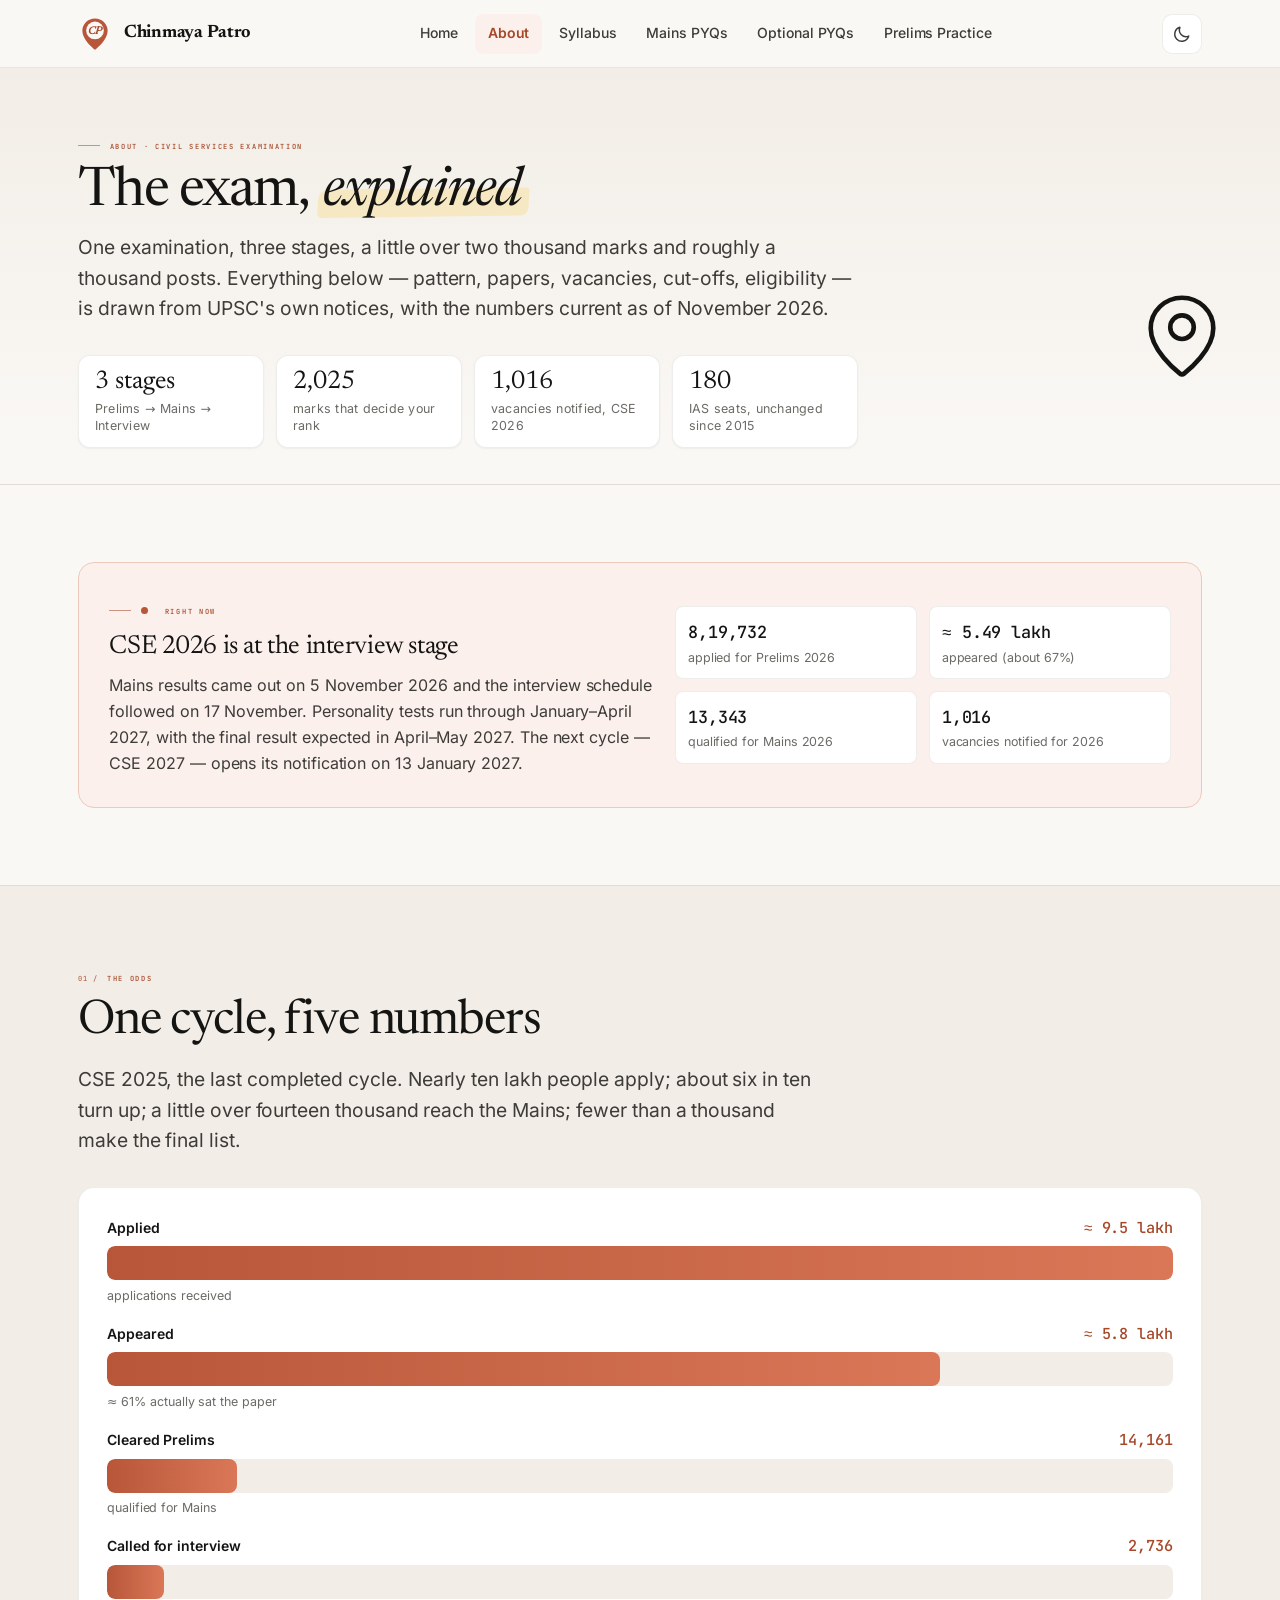
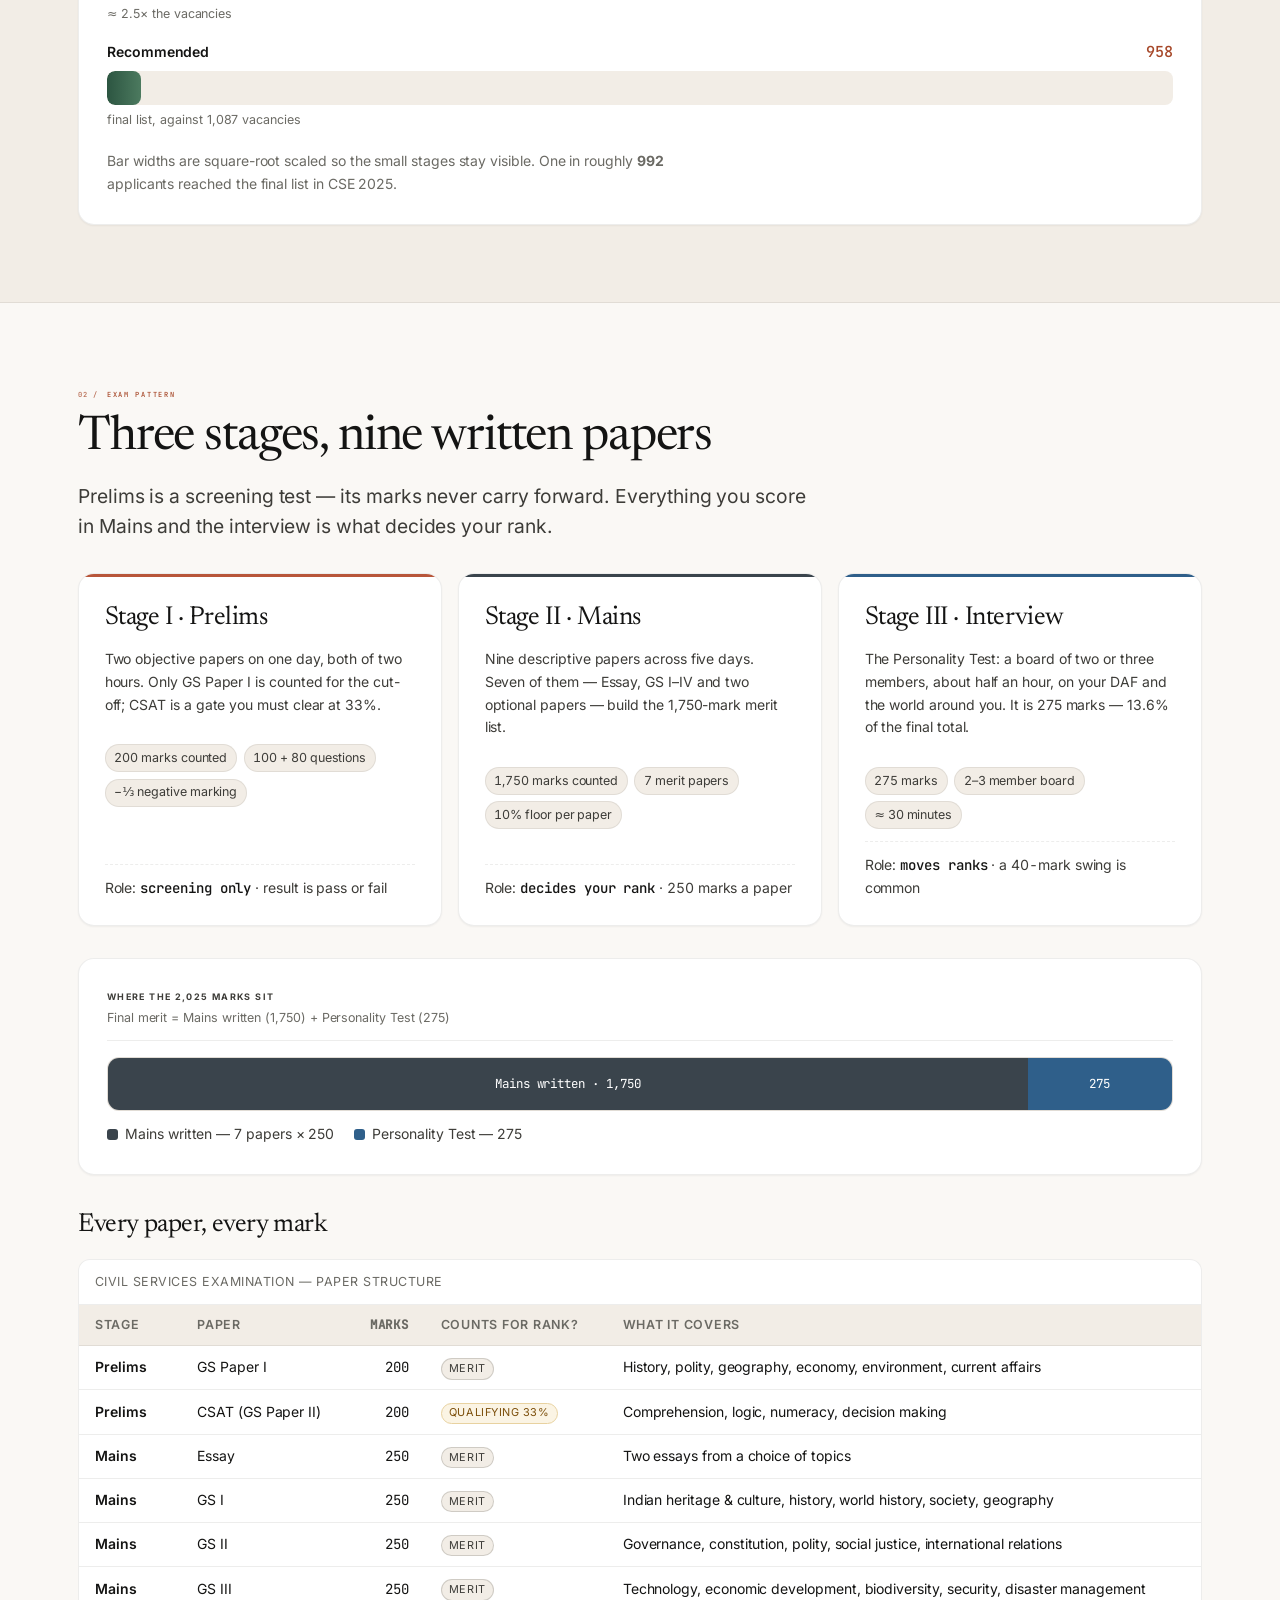
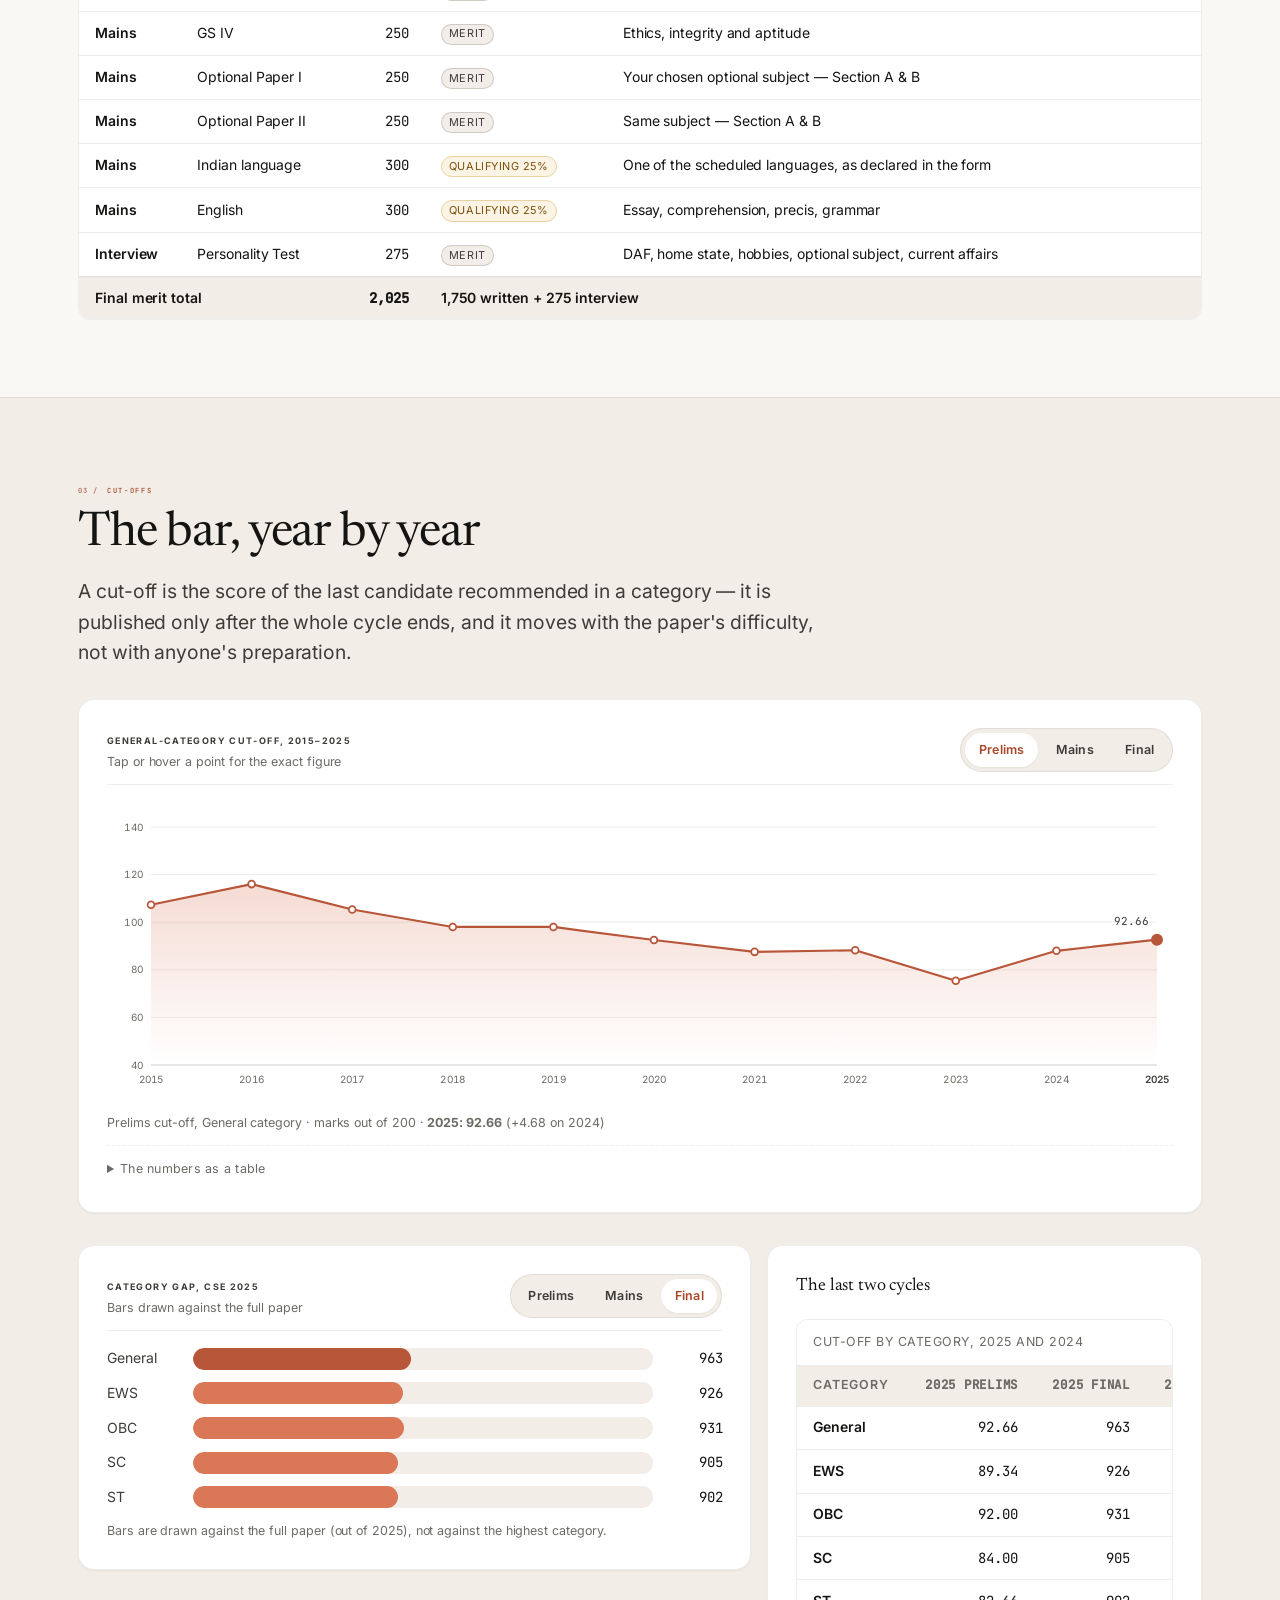
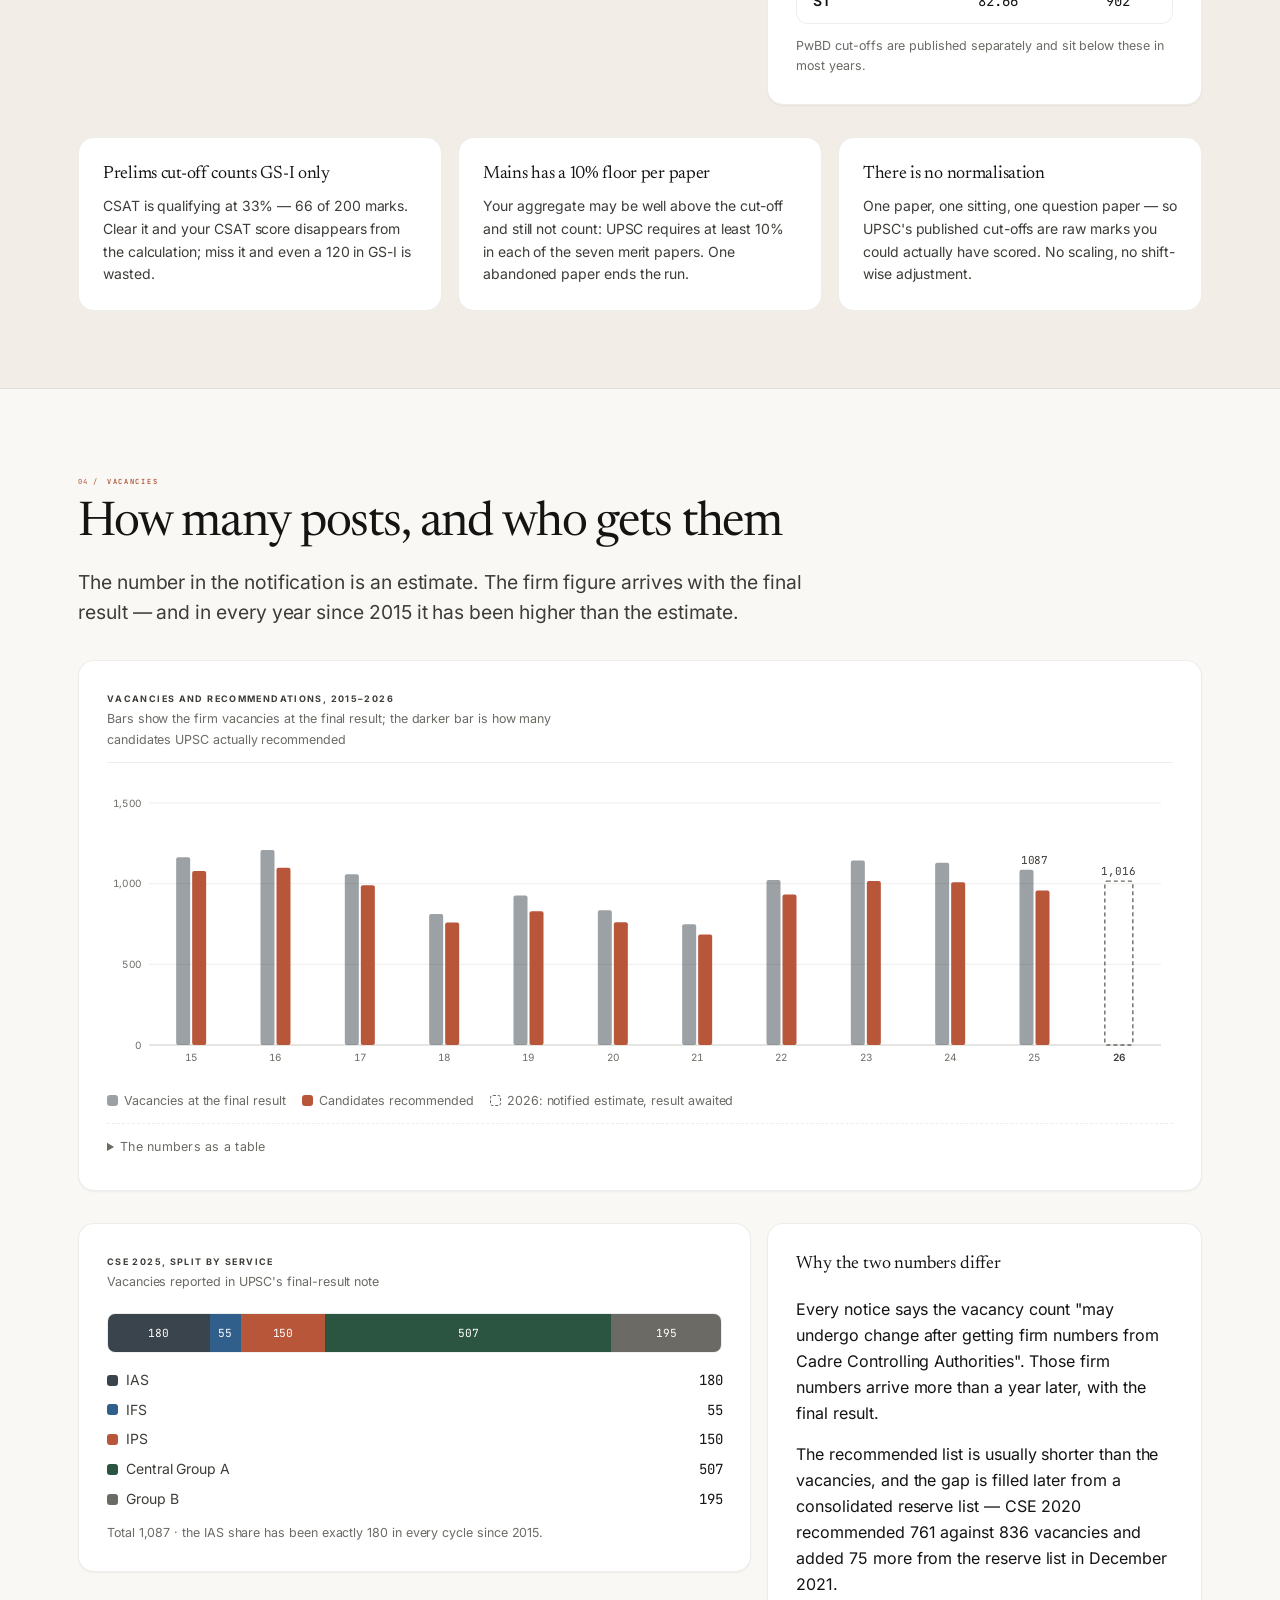
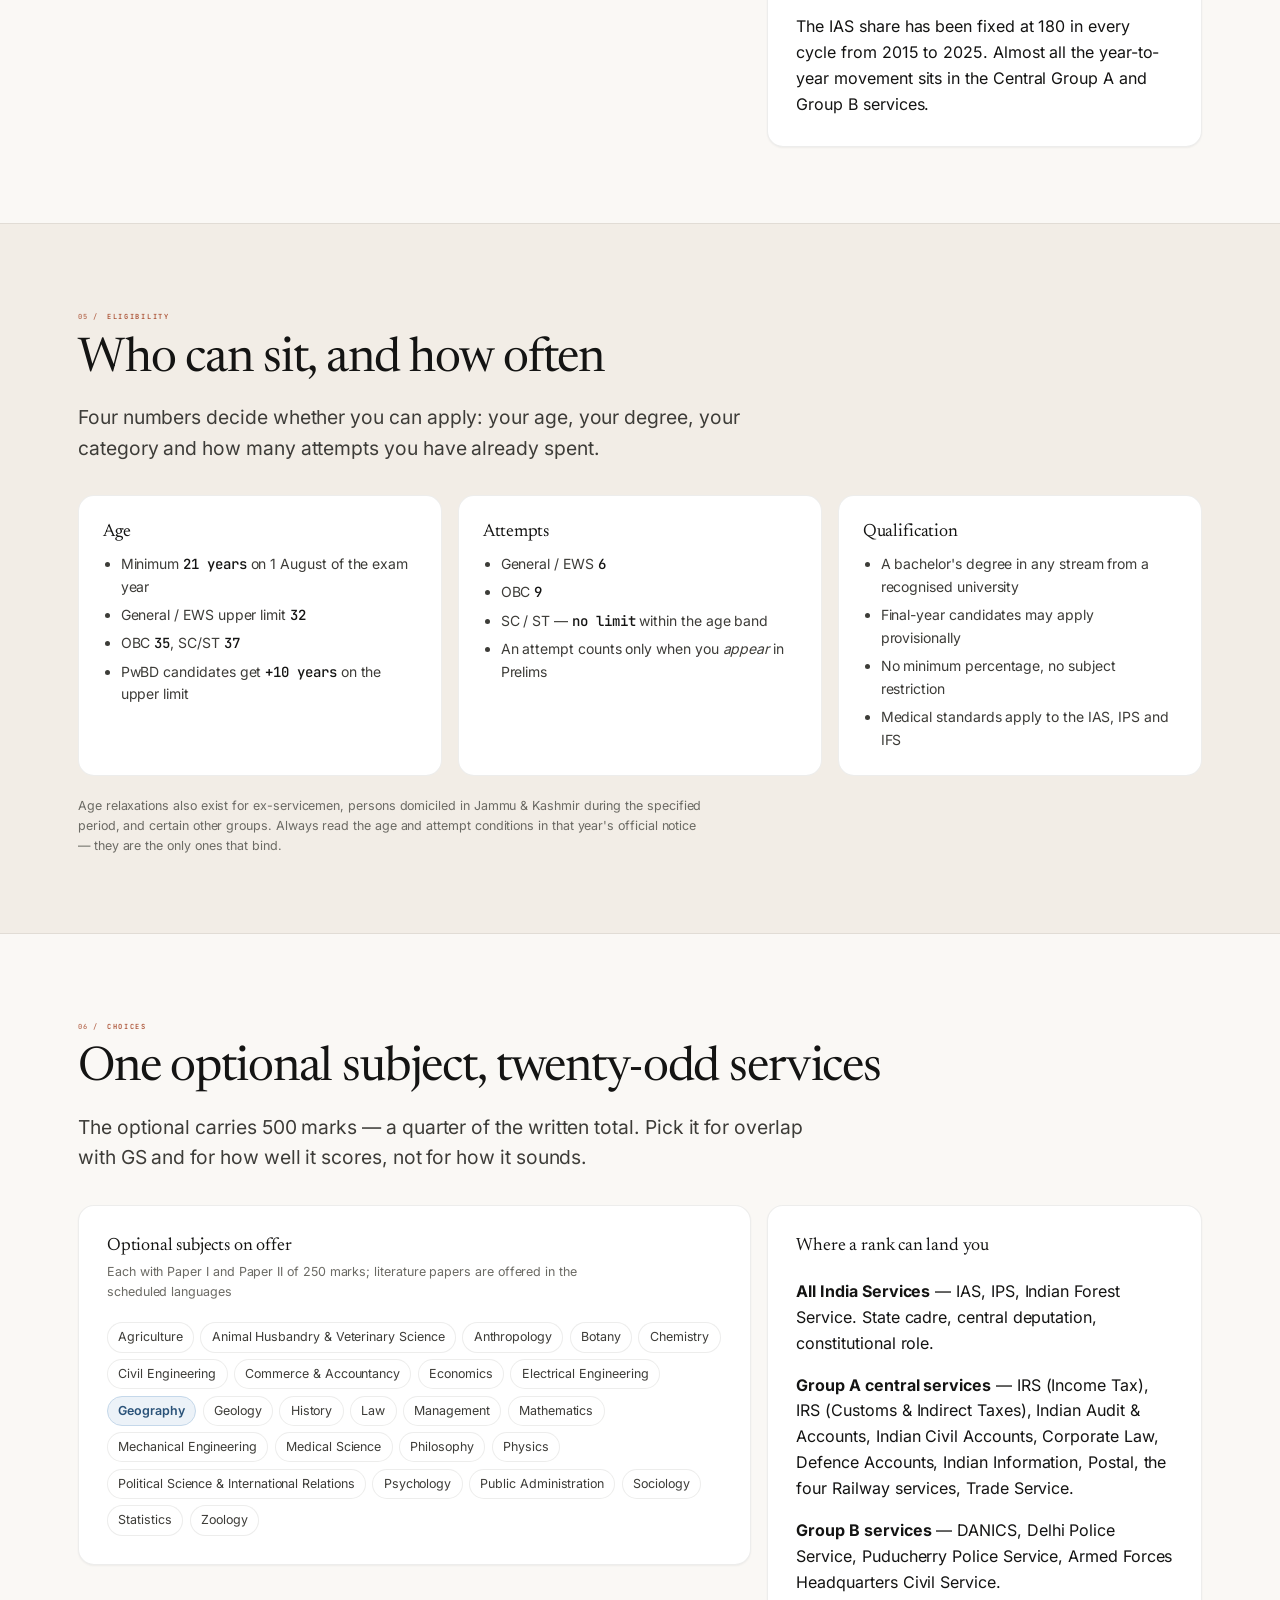
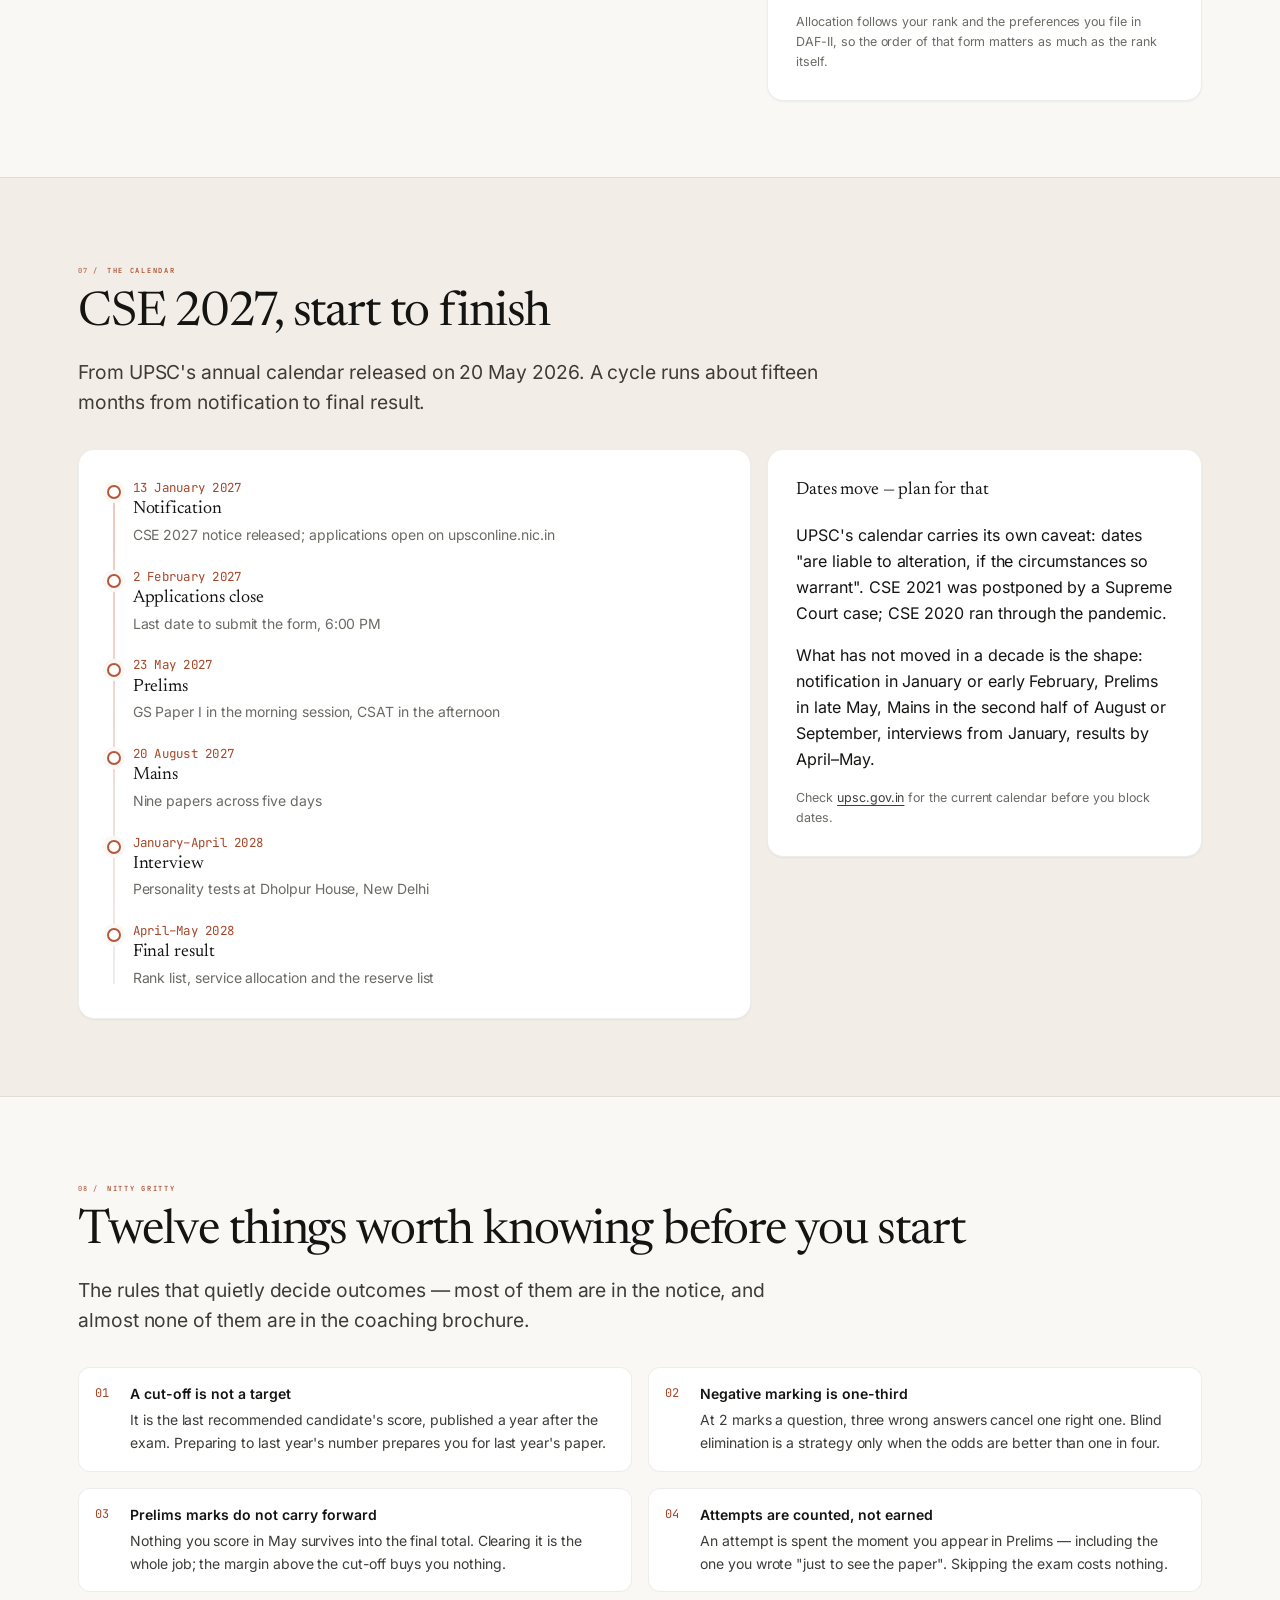
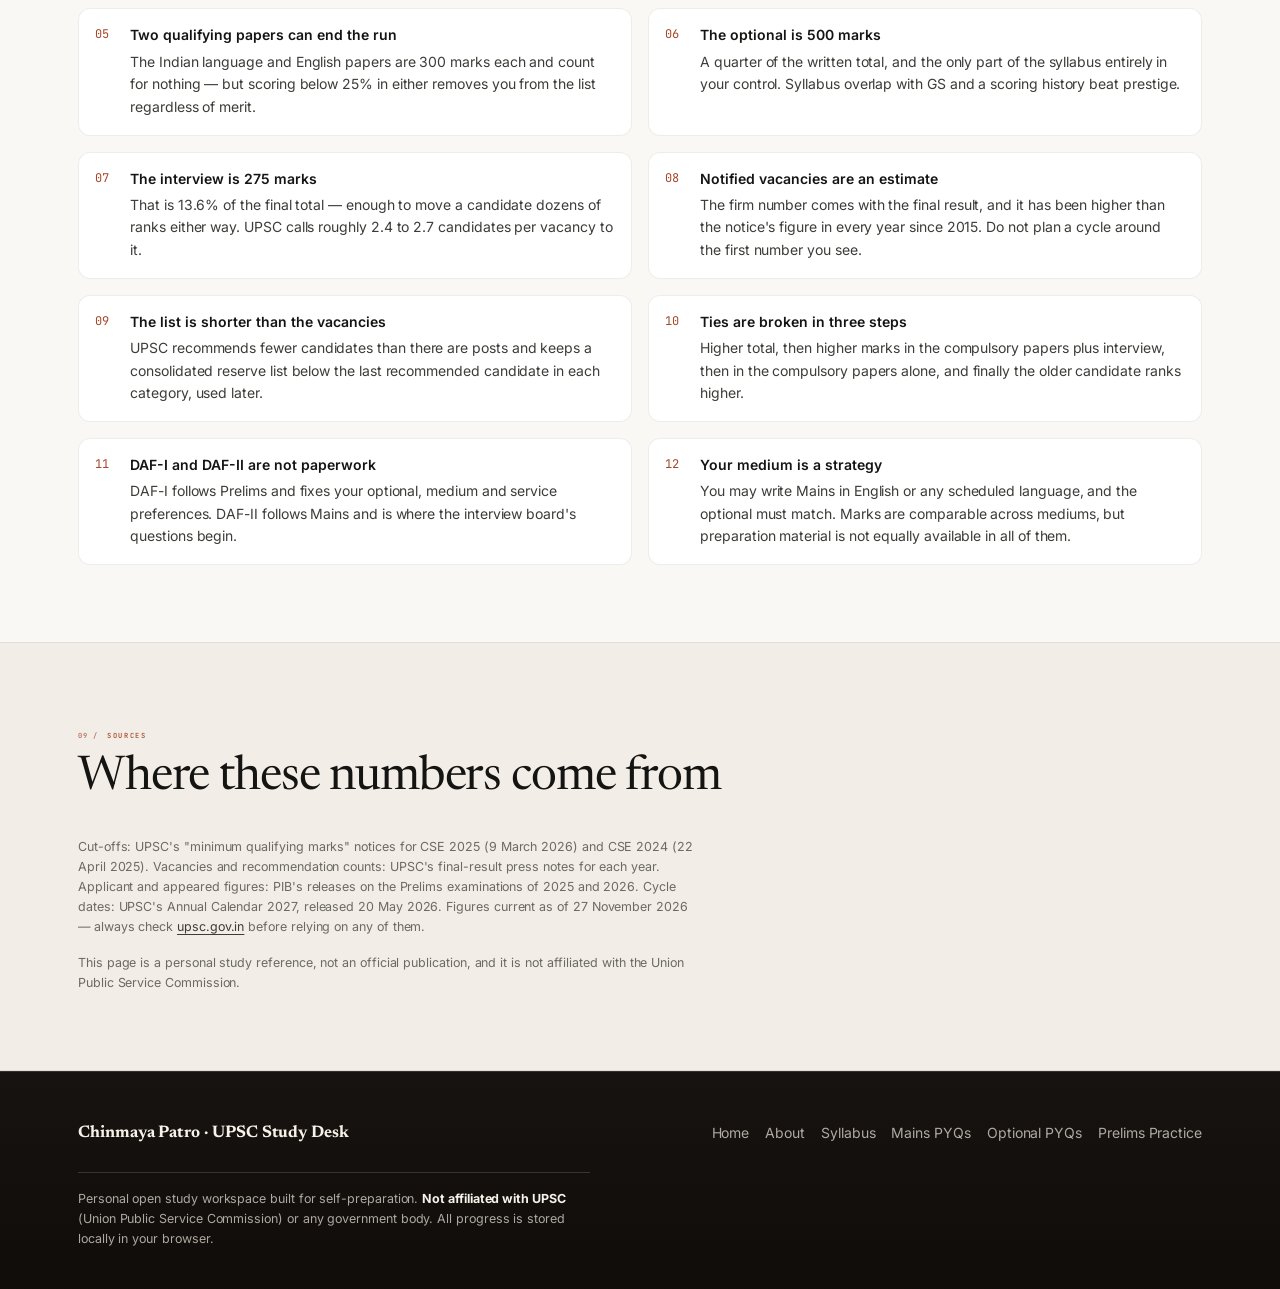
==== about/index.html @ 96142fab "Visual polish pass: share card, footer bookend, stage emblems, print sheet - New 1200x630 OG/share c" ====
<!DOCTYPE html>
<html lang="en">
<head>
  <meta charset="UTF-8">
  <meta name="viewport" content="width=device-width, initial-scale=1.0">
  <meta name="description" content="About the UPSC Civil Services Examination: exam pattern, paper-wise marks, year-wise vacancies, prelims-mains-final cut-offs, eligibility, attempts and the CSE 2027 calendar — in charts.">
  <title>About the Exam — Chinmaya Patro UPSC Study Desk</title>
  <link rel="icon" type="image/svg+xml" href="../assets/img/favicon.svg">
  <link rel="canonical" href="https://chinmayapatro456.github.io/ias/about/">
  <meta name="theme-color" content="#FAF8F5">
  <meta name="theme-color" content="#16130F" media="(prefers-color-scheme: dark)">
  <link rel="manifest" href="../manifest.json">
  <link rel="apple-touch-icon" href="../assets/img/icon-192.png">
  <meta property="og:type" content="website">
  <meta property="og:site_name" content="Chinmaya Patro · UPSC Study Desk">
  <meta property="og:title" content="About the Exam — Chinmaya Patro UPSC Study Desk">
  <meta property="og:description" content="Exam pattern, marks, year-wise vacancies, cut-off trends and the CSE 2027 calendar — the whole Civil Services Examination in one page of charts.">
  <meta property="og:url" content="https://chinmayapatro456.github.io/ias/about/">
  <meta property="og:image" content="https://chinmayapatro456.github.io/ias/assets/img/banner-share.webp">
  <meta property="og:image:type" content="image/webp">
  <meta property="og:image:width" content="1200">
  <meta property="og:image:height" content="630">
  <meta property="og:image:alt" content="Chinmaya Patro — UPSC Civil Services Study Desk, Geography Optional">
  <meta name="twitter:card" content="summary_large_image">
  <meta name="twitter:title" content="About the Exam — Chinmaya Patro UPSC Study Desk">
  <meta name="twitter:description" content="Exam pattern, marks, year-wise vacancies, cut-off trends and the CSE 2027 calendar — the whole Civil Services Examination in one page of charts.">
  <meta name="twitter:image" content="https://chinmayapatro456.github.io/ias/assets/img/banner-share.webp">

  <link rel="preload" href="../assets/fonts/newsreader-normal-latin.woff2" as="font" type="font/woff2" crossorigin>
  <link rel="preload" href="../assets/fonts/inter-normal-latin.woff2" as="font" type="font/woff2" crossorigin>
  <script>
    /* Apply the saved theme before first paint. Light is the default. */
    try {
      if (localStorage.getItem('cp_theme') === 'dark') {
        document.documentElement.setAttribute('data-theme', 'dark');
        /* Keep the browser chrome dark from the first paint, not just after
           theme.js runs. Both metas are set, so the colour wins whatever the
           OS preference says. */
        var m = document.querySelectorAll('meta[name="theme-color"]');
        for (var i = 0; i < m.length; i++) m[i].setAttribute('content', '#16130F');
      }
    } catch (e) {}
  </script>
  <link rel="stylesheet" href="../assets/css/fonts.css?v=20261127v">
  <link rel="stylesheet" href="../assets/css/tokens.css?v=20261127v">
  <link rel="stylesheet" href="../assets/css/base.css?v=20261127v">
  <link rel="stylesheet" href="../assets/css/about.css?v=20261127v">
  <link rel="stylesheet" href="../assets/css/print.css?v=20261127v" media="print">
</head>
<body class="page-about">
  <a class="skip-link" href="#main-content">Skip to main content</a>

  <header class="site-nav">
    <div class="container nav-inner">
      <a class="nav-brand" href="../index.html">
        <span class="nav-brand-mark" aria-hidden="true">
          <svg viewBox="0 0 40 40" focusable="false" aria-hidden="true">
            <path class="mark-pin" d="M20 1.8c-8.2 0-14.9 6.5-14.9 14.5 0 10.3 11.9 20 13.8 21.5a1.7 1.7 0 0 0 2.2 0C23 36.3 34.9 26.6 34.9 16.3 34.9 8.3 28.2 1.8 20 1.8Z"></path>
            <circle class="mark-disc" cx="20" cy="15.8" r="10.4"></circle>
            <text class="mark-text" x="20" y="20.2" text-anchor="middle">CP</text>
          </svg>
        </span>
        <span>Chinmaya Patro</span>
      </a>

      <nav aria-label="Primary navigation">
        <ul class="nav-links">
          <li><a class="nav-link" href="../index.html">Home</a></li>
          <li><a class="nav-link" href="./index.html" aria-current="page">About</a></li>
          <li><a class="nav-link" href="../syllabus/index.html">Syllabus</a></li>
          <li><a class="nav-link" href="../mains-pyqs/index.html">Mains PYQs</a></li>
          <li><a class="nav-link" href="../optional-pyqs/index.html">Optional PYQs</a></li>
          <li><a class="nav-link" href="../prelims-practice/index.html">Prelims Practice</a></li>
        </ul>
      </nav>

      <div class="nav-actions">
        <button
          type="button"
          class="theme-toggle"
          data-theme-toggle
          aria-pressed="false"
          aria-label="Switch to dark theme"
          title="Switch to dark theme"
        >
          <svg class="theme-icon theme-icon-moon" viewBox="0 0 24 24" fill="none" stroke="currentColor" stroke-width="1.8" stroke-linecap="round" stroke-linejoin="round" aria-hidden="true">
            <path d="M20 14.5A8 8 0 0 1 9.5 4a8.5 8.5 0 1 0 10.5 10.5z"></path>
          </svg>
          <svg class="theme-icon theme-icon-sun" viewBox="0 0 24 24" fill="none" stroke="currentColor" stroke-width="1.8" stroke-linecap="round" stroke-linejoin="round" aria-hidden="true">
            <circle cx="12" cy="12" r="4"></circle>
            <path d="M12 2v2.5M12 19.5V22M2 12h2.5M19.5 12H22M4.9 4.9l1.8 1.8M17.3 17.3l1.8 1.8M19.1 4.9l-1.8 1.8M6.7 17.3l-1.8 1.8"></path>
          </svg>
        </button>

        <button
          type="button"
          class="nav-toggle"
        data-nav-toggle
        aria-expanded="false"
        aria-controls="mobile-nav-drawer"
        aria-label="Open navigation menu"
      >
        <svg data-icon-menu viewBox="0 0 24 24" fill="none" stroke="currentColor" stroke-width="2" stroke-linecap="round" aria-hidden="true">
          <line x1="4" y1="7" x2="20" y2="7"></line>
          <line x1="4" y1="12" x2="20" y2="12"></line>
          <line x1="4" y1="17" x2="20" y2="17"></line>
        </svg>
        <svg data-icon-close style="display:none" viewBox="0 0 24 24" fill="none" stroke="currentColor" stroke-width="2" stroke-linecap="round" aria-hidden="true">
          <line x1="6" y1="6" x2="18" y2="18"></line>
          <line x1="18" y1="6" x2="6" y2="18"></line>
        </svg>
      </button>
    </div>
  </header>

  <div class="nav-backdrop" data-nav-backdrop></div>
  <nav id="mobile-nav-drawer" class="nav-drawer" data-nav-drawer aria-label="Mobile navigation" aria-hidden="true">
    <div class="nav-drawer-head">
      <span>Menu</span>
      <button type="button" class="nav-drawer-close" data-nav-close aria-label="Close navigation menu">
        <svg viewBox="0 0 24 24" width="20" height="20" fill="none" stroke="currentColor" stroke-width="2" stroke-linecap="round" aria-hidden="true">
          <line x1="6" y1="6" x2="18" y2="18"></line>
          <line x1="18" y1="6" x2="6" y2="18"></line>
        </svg>
      </button>
    </div>
    <ul class="nav-drawer-list">
      <li><a class="nav-link" href="../index.html">Home</a></li>
      <li><a class="nav-link" href="./index.html" aria-current="page">About</a></li>
      <li><a class="nav-link" href="../syllabus/index.html">Syllabus</a></li>
      <li><a class="nav-link" href="../mains-pyqs/index.html">Mains PYQs</a></li>
      <li><a class="nav-link" href="../optional-pyqs/index.html">Optional PYQs</a></li>
      <li><a class="nav-link" href="../prelims-practice/index.html">Prelims Practice</a></li>
    </ul>
  </nav>

  <main id="main-content">
    <section class="page-header">
      <div class="container intro">
        <span class="stage-emblem" aria-hidden="true">
          <svg viewBox="0 0 96 96" fill="none" stroke="currentColor" stroke-width="2.2"
               stroke-linecap="round" stroke-linejoin="round" data-draw-svg focusable="false">
            <g transform="translate(6 6) scale(2.1)">
              <path data-draw-path d="M20 1.8c-8.2 0-14.9 6.5-14.9 14.5 0 10.3 11.9 20 13.8 21.5a1.7 1.7 0 0 0 2.2 0C23 36.3 34.9 26.6 34.9 16.3 34.9 8.3 28.2 1.8 20 1.8Z"></path>
              <path data-draw-path d="M20 10.2a5.6 5.6 0 1 1 0 11.2a5.6 5.6 0 1 1 0-11.2"></path>
            </g>
          </svg>
        </span>
        <span class="eyebrow">About · Civil Services Examination</span>
        <h1>The exam, <span class="accent">explained</span></h1>
        <p class="lead">
          One examination, three stages, a little over two thousand marks and roughly a
          thousand posts. Everything below — pattern, papers, vacancies, cut-offs,
          eligibility — is drawn from UPSC's own notices, with the numbers current as of
          November 2026.
        </p>

        <div class="about-quick">
          <div class="quick-fact">
            <span class="quick-value" data-counter data-target="3" data-suffix=" stages">3 stages</span>
            <span class="quick-label">Prelims → Mains → Interview</span>
          </div>
          <div class="quick-fact">
            <span class="quick-value" data-counter data-target="2025">2,025</span>
            <span class="quick-label">marks that decide your rank</span>
          </div>
          <div class="quick-fact">
            <span class="quick-value" data-counter data-target="1016">1,016</span>
            <span class="quick-label">vacancies notified, CSE 2026</span>
          </div>
          <div class="quick-fact">
            <span class="quick-value" data-counter data-target="180">180</span>
            <span class="quick-label">IAS seats, unchanged since 2015</span>
          </div>
        </div>
      </div>
    </section>

    <!-- Where the cycle stands right now ---------------------------------- -->
    <section class="section" aria-labelledby="status-heading">
      <div class="container">
        <div class="status-card reveal">
          <div>
            <span class="eyebrow"><span class="live-dot" aria-hidden="true"></span>Right now</span>
            <h3 id="status-heading">CSE 2026 is at the interview stage</h3>
            <p>
              Mains results came out on 5 November 2026 and the interview schedule followed on
              17 November. Personality tests run through January–April 2027, with the final
              result expected in April–May 2027. The next cycle — CSE 2027 — opens its
              notification on 13 January 2027.
            </p>
          </div>
          <ul class="status-facts">
            <li>
              <span class="fact-value" data-counter data-target="819732">8,19,732</span>
              <span class="fact-label">applied for Prelims 2026</span>
            </li>
            <li>
              <span class="fact-value">≈ 5.49 lakh</span>
              <span class="fact-label">appeared (about 67%)</span>
            </li>
            <li>
              <span class="fact-value" data-counter data-target="13343">13,343</span>
              <span class="fact-label">qualified for Mains 2026</span>
            </li>
            <li>
              <span class="fact-value" data-counter data-target="1016">1,016</span>
              <span class="fact-label">vacancies notified for 2026</span>
            </li>
          </ul>
        </div>
      </div>
    </section>

    <!-- What the funnel looks like ---------------------------------------- -->
    <section class="section section--subtle" aria-labelledby="funnel-heading">
      <div class="container">
        <div class="section-head reveal">
          <span class="eyebrow">The odds</span>
          <h2 id="funnel-heading">One cycle, five numbers</h2>
          <p class="lead">
            CSE 2025, the last completed cycle. Nearly ten lakh people apply; about six in ten
            turn up; a little over fourteen thousand reach the Mains; fewer than a thousand
            make the final list.
          </p>
        </div>

        <div class="card reveal">
          <div id="about-funnel"></div>
        </div>
      </div>
    </section>

    <!-- Exam pattern ------------------------------------------------------ -->
    <section class="section" aria-labelledby="pattern-heading">
      <div class="container">
        <div class="section-head reveal">
          <span class="eyebrow">Exam pattern</span>
          <h2 id="pattern-heading">Three stages, nine written papers</h2>
          <p class="lead">
            Prelims is a screening test — its marks never carry forward. Everything you score
            in Mains and the interview is what decides your rank.
          </p>
        </div>

        <div class="stage-grid">
          <article class="stage-card stage-card--prelims reveal">
            <h3>Stage I · Prelims</h3>
            <p>
              Two objective papers on one day, both of two hours. Only GS Paper I is counted
              for the cut-off; CSAT is a gate you must clear at 33%.
            </p>
            <ul class="stage-meta">
              <li>200 marks counted</li>
              <li>100 + 80 questions</li>
              <li>−⅓ negative marking</li>
            </ul>
            <p class="stage-total">Role: <strong>screening only</strong> · result is pass or fail</p>
          </article>

          <article class="stage-card stage-card--mains reveal">
            <h3>Stage II · Mains</h3>
            <p>
              Nine descriptive papers across five days. Seven of them — Essay, GS I–IV and two
              optional papers — build the 1,750-mark merit list.
            </p>
            <ul class="stage-meta">
              <li>1,750 marks counted</li>
              <li>7 merit papers</li>
              <li>10% floor per paper</li>
            </ul>
            <p class="stage-total">Role: <strong>decides your rank</strong> · 250 marks a paper</p>
          </article>

          <article class="stage-card stage-card--interview reveal">
            <h3>Stage III · Interview</h3>
            <p>
              The Personality Test: a board of two or three members, about half an hour, on
              your DAF and the world around you. It is 275 marks — 13.6% of the final total.
            </p>
            <ul class="stage-meta">
              <li>275 marks</li>
              <li>2–3 member board</li>
              <li>≈ 30 minutes</li>
            </ul>
            <p class="stage-total">Role: <strong>moves ranks</strong> · a 40-mark swing is common</p>
          </article>
        </div>

        <!-- Marks architecture -->
        <div class="card chart-card mt-8 reveal">
          <div class="chart-head">
            <div>
              <h3 class="chart-title">Where the 2,025 marks sit</h3>
              <p class="chart-sub">Final merit = Mains written (1,750) + Personality Test (275)</p>
            </div>
          </div>
          <div class="marks-bar" role="img" aria-label="Stacked bar: 1,750 marks of Mains written papers and 275 marks of interview, totalling 2,025">
            <div class="marks-seg marks-seg--mains" style="--fg:1750">Mains written · 1,750</div>
            <div class="marks-seg marks-seg--interview" style="--fg:275">275</div>
          </div>
          <ul class="marks-legend">
            <li><span class="swatch swatch--mains"></span>Mains written — 7 papers × 250</li>
            <li><span class="swatch swatch--interview"></span>Personality Test — 275</li>
          </ul>
        </div>

        <!-- Paper-by-paper table -->
        <div class="mt-8 reveal">
          <h3>Every paper, every mark</h3>
          <div class="table-wrap">
            <table class="about-table">
              <caption>Civil Services Examination — paper structure</caption>
              <thead>
                <tr>
                  <th scope="col">Stage</th>
                  <th scope="col">Paper</th>
                  <th scope="col" class="num">Marks</th>
                  <th scope="col">Counts for rank?</th>
                  <th scope="col">What it covers</th>
                </tr>
              </thead>
              <tbody>
                <tr>
                  <th scope="row">Prelims</th>
                  <td>GS Paper I</td>
                  <td class="num">200</td>
                  <td><span class="merit-tag">Merit</span></td>
                  <td>History, polity, geography, economy, environment, current affairs</td>
                </tr>
                <tr>
                  <th scope="row">Prelims</th>
                  <td>CSAT (GS Paper II)</td>
                  <td class="num">200</td>
                  <td><span class="qual-tag">Qualifying 33%</span></td>
                  <td>Comprehension, logic, numeracy, decision making</td>
                </tr>
                <tr>
                  <th scope="row">Mains</th>
                  <td>Essay</td>
                  <td class="num">250</td>
                  <td><span class="merit-tag">Merit</span></td>
                  <td>Two essays from a choice of topics</td>
                </tr>
                <tr>
                  <th scope="row">Mains</th>
                  <td>GS I</td>
                  <td class="num">250</td>
                  <td><span class="merit-tag">Merit</span></td>
                  <td>Indian heritage &amp; culture, history, world history, society, geography</td>
                </tr>
                <tr>
                  <th scope="row">Mains</th>
                  <td>GS II</td>
                  <td class="num">250</td>
                  <td><span class="merit-tag">Merit</span></td>
                  <td>Governance, constitution, polity, social justice, international relations</td>
                </tr>
                <tr>
                  <th scope="row">Mains</th>
                  <td>GS III</td>
                  <td class="num">250</td>
                  <td><span class="merit-tag">Merit</span></td>
                  <td>Technology, economic development, biodiversity, security, disaster management</td>
                </tr>
                <tr>
                  <th scope="row">Mains</th>
                  <td>GS IV</td>
                  <td class="num">250</td>
                  <td><span class="merit-tag">Merit</span></td>
                  <td>Ethics, integrity and aptitude</td>
                </tr>
                <tr>
                  <th scope="row">Mains</th>
                  <td>Optional Paper I</td>
                  <td class="num">250</td>
                  <td><span class="merit-tag">Merit</span></td>
                  <td>Your chosen optional subject — Section A &amp; B</td>
                </tr>
                <tr>
                  <th scope="row">Mains</th>
                  <td>Optional Paper II</td>
                  <td class="num">250</td>
                  <td><span class="merit-tag">Merit</span></td>
                  <td>Same subject — Section A &amp; B</td>
                </tr>
                <tr>
                  <th scope="row">Mains</th>
                  <td>Indian language</td>
                  <td class="num">300</td>
                  <td><span class="qual-tag">Qualifying 25%</span></td>
                  <td>One of the scheduled languages, as declared in the form</td>
                </tr>
                <tr>
                  <th scope="row">Mains</th>
                  <td>English</td>
                  <td class="num">300</td>
                  <td><span class="qual-tag">Qualifying 25%</span></td>
                  <td>Essay, comprehension, precis, grammar</td>
                </tr>
                <tr>
                  <th scope="row">Interview</th>
                  <td>Personality Test</td>
                  <td class="num">275</td>
                  <td><span class="merit-tag">Merit</span></td>
                  <td>DAF, home state, hobbies, optional subject, current affairs</td>
                </tr>
                <tr class="table-total">
                  <th scope="row" colspan="2">Final merit total</th>
                  <td class="num">2,025</td>
                  <td colspan="2">1,750 written + 275 interview</td>
                </tr>
              </tbody>
            </table>
          </div>
        </div>
      </div>
    </section>

    <!-- Cut-offs ---------------------------------------------------------- -->
    <section class="section section--subtle" aria-labelledby="cutoff-heading">
      <div class="container">
        <div class="section-head reveal">
          <span class="eyebrow">Cut-offs</span>
          <h2 id="cutoff-heading">The bar, year by year</h2>
          <p class="lead">
            A cut-off is the score of the last candidate recommended in a category — it is
            published only after the whole cycle ends, and it moves with the paper's
            difficulty, not with anyone's preparation.
          </p>
        </div>

        <div class="card chart-card reveal">
          <div class="chart-head">
            <div>
              <h3 class="chart-title">General-category cut-off, 2015–2025</h3>
              <p class="chart-sub">Tap or hover a point for the exact figure</p>
            </div>
            <div class="chart-tabs" id="trend-tabs" role="tablist" aria-label="Choose a stage">
              <button type="button" class="chart-tab" role="tab" aria-selected="true" data-stage="prelims">Prelims</button>
              <button type="button" class="chart-tab" role="tab" aria-selected="false" data-stage="mains">Mains</button>
              <button type="button" class="chart-tab" role="tab" aria-selected="false" data-stage="final">Final</button>
            </div>
          </div>

          <div class="chart-canvas" id="cutoff-trend"></div>

          <details class="data-details">
            <summary>The numbers as a table</summary>
            <div class="table-wrap">
              <table class="about-table">
                <caption>General-category cut-off by stage, 2015–2025</caption>
                <thead>
                  <tr>
                    <th scope="col">Year</th>
                    <th scope="col" class="num">Prelims /200</th>
                    <th scope="col" class="num">Mains /1750</th>
                    <th scope="col" class="num">Final /2025</th>
                  </tr>
                </thead>
                <tbody>
                  <tr><th scope="row">2015</th><td class="num">107.34</td><td class="num">676</td><td class="num">877</td></tr>
                  <tr><th scope="row">2016</th><td class="num">116.00</td><td class="num">787</td><td class="num">988</td></tr>
                  <tr><th scope="row">2017</th><td class="num">105.34</td><td class="num">809</td><td class="num">1006</td></tr>
                  <tr><th scope="row">2018</th><td class="num">98.00</td><td class="num">774</td><td class="num">982</td></tr>
                  <tr><th scope="row">2019</th><td class="num">98.00</td><td class="num">751</td><td class="num">961</td></tr>
                  <tr><th scope="row">2020</th><td class="num">92.51</td><td class="num">736</td><td class="num">944</td></tr>
                  <tr><th scope="row">2021</th><td class="num">87.54</td><td class="num">745</td><td class="num">953</td></tr>
                  <tr><th scope="row">2022</th><td class="num">88.22</td><td class="num">748</td><td class="num">960</td></tr>
                  <tr><th scope="row">2023</th><td class="num">75.41</td><td class="num">741</td><td class="num">953</td></tr>
                  <tr><th scope="row">2024</th><td class="num">87.98</td><td class="num">729</td><td class="num">947</td></tr>
                  <tr><th scope="row">2025</th><td class="num">92.66</td><td class="num">739</td><td class="num">963</td></tr>
                </tbody>
              </table>
            </div>
          </details>
        </div>

        <div class="split mt-8">
          <div class="card chart-card reveal">
            <div class="chart-head">
              <div>
                <h3 class="chart-title">Category gap, CSE 2025</h3>
                <p class="chart-sub">Bars drawn against the full paper</p>
              </div>
              <div class="chart-tabs" id="cat-tabs" role="tablist" aria-label="Choose a stage">
                <button type="button" class="chart-tab" role="tab" aria-selected="false" data-stage="prelims">Prelims</button>
                <button type="button" class="chart-tab" role="tab" aria-selected="false" data-stage="mains">Mains</button>
                <button type="button" class="chart-tab" role="tab" aria-selected="true" data-stage="final">Final</button>
              </div>
            </div>
            <div id="cutoff-cats"></div>
          </div>

          <div class="card reveal">
            <h3 class="chart-title">The last two cycles</h3>
            <div class="table-wrap mt-5">
              <table class="about-table">
                <caption>Cut-off by category, 2025 and 2024</caption>
                <thead>
                  <tr>
                    <th scope="col">Category</th>
                    <th scope="col" class="num">2025 Prelims</th>
                    <th scope="col" class="num">2025 Final</th>
                    <th scope="col" class="num">2024 Final</th>
                  </tr>
                </thead>
                <tbody>
                  <tr><th scope="row">General</th><td class="num">92.66</td><td class="num">963</td><td class="num">947</td></tr>
                  <tr><th scope="row">EWS</th><td class="num">89.34</td><td class="num">926</td><td class="num">917</td></tr>
                  <tr><th scope="row">OBC</th><td class="num">92.00</td><td class="num">931</td><td class="num">910</td></tr>
                  <tr><th scope="row">SC</th><td class="num">84.00</td><td class="num">905</td><td class="num">880</td></tr>
                  <tr><th scope="row">ST</th><td class="num">82.66</td><td class="num">902</td><td class="num">884</td></tr>
                </tbody>
              </table>
            </div>
            <p class="chart-foot">
              <span>PwBD cut-offs are published separately and sit below these in most years.</span>
            </p>
          </div>
        </div>

        <div class="facts-grid facts-grid--three mt-8">
          <article class="fact-card reveal">
            <h3>Prelims cut-off counts GS-I only</h3>
            <p>
              CSAT is qualifying at 33% — 66 of 200 marks. Clear it and your CSAT score
              disappears from the calculation; miss it and even a 120 in GS-I is wasted.
            </p>
          </article>
          <article class="fact-card reveal">
            <h3>Mains has a 10% floor per paper</h3>
            <p>
              Your aggregate may be well above the cut-off and still not count: UPSC requires
              at least 10% in each of the seven merit papers. One abandoned paper ends the run.
            </p>
          </article>
          <article class="fact-card reveal">
            <h3>There is no normalisation</h3>
            <p>
              One paper, one sitting, one question paper — so UPSC's published cut-offs are raw
              marks you could actually have scored. No scaling, no shift-wise adjustment.
            </p>
          </article>
        </div>
      </div>
    </section>

    <!-- Vacancies --------------------------------------------------------- -->
    <section class="section" aria-labelledby="vacancy-heading">
      <div class="container">
        <div class="section-head reveal">
          <span class="eyebrow">Vacancies</span>
          <h2 id="vacancy-heading">How many posts, and who gets them</h2>
          <p class="lead">
            The number in the notification is an estimate. The firm figure arrives with the
            final result — and in every year since 2015 it has been higher than the estimate.
          </p>
        </div>

        <div class="card chart-card reveal">
          <div class="chart-head">
            <div>
              <h3 class="chart-title">Vacancies and recommendations, 2015–2026</h3>
              <p class="chart-sub">Bars show the firm vacancies at the final result; the darker bar is how many candidates UPSC actually recommended</p>
            </div>
          </div>
          <div class="chart-canvas" id="vacancy-chart"></div>

          <details class="data-details">
            <summary>The numbers as a table</summary>
            <div class="table-wrap">
              <table class="about-table">
                <caption>Vacancies at the final result and candidates recommended</caption>
                <thead>
                  <tr>
                    <th scope="col">Exam year</th>
                    <th scope="col" class="num">Vacancies</th>
                    <th scope="col" class="num">Recommended</th>
                  </tr>
                </thead>
                <tbody>
                  <tr><th scope="row">2015</th><td class="num">1,164</td><td class="num">1,078</td></tr>
                  <tr><th scope="row">2016</th><td class="num">1,209</td><td class="num">1,099</td></tr>
                  <tr><th scope="row">2017</th><td class="num">1,058</td><td class="num">990</td></tr>
                  <tr><th scope="row">2018</th><td class="num">812</td><td class="num">759</td></tr>
                  <tr><th scope="row">2019</th><td class="num">927</td><td class="num">829</td></tr>
                  <tr><th scope="row">2020</th><td class="num">836</td><td class="num">761</td></tr>
                  <tr><th scope="row">2021</th><td class="num">749</td><td class="num">685</td></tr>
                  <tr><th scope="row">2022</th><td class="num">1,022</td><td class="num">933</td></tr>
                  <tr><th scope="row">2023</th><td class="num">1,143</td><td class="num">1,016</td></tr>
                  <tr><th scope="row">2024</th><td class="num">1,129</td><td class="num">1,009</td></tr>
                  <tr><th scope="row">2025</th><td class="num">1,087</td><td class="num">958</td></tr>
                  <tr><th scope="row">2026</th><td class="num">1,016 notified</td><td class="num">Awaited</td></tr>
                </tbody>
              </table>
            </div>
          </details>
        </div>

        <div class="split mt-8">
          <div class="card chart-card reveal">
            <h3 class="chart-title">CSE 2025, split by service</h3>
            <p class="chart-sub">Vacancies reported in UPSC's final-result note</p>
            <div class="mt-5" id="service-split"></div>
          </div>

          <div class="card reveal">
            <h3 class="chart-title">Why the two numbers differ</h3>
            <p class="mt-5">
              Every notice says the vacancy count "may undergo change after getting firm numbers
              from Cadre Controlling Authorities". Those firm numbers arrive more than a year
              later, with the final result.
            </p>
            <p>
              The recommended list is usually shorter than the vacancies, and the gap is filled
              later from a consolidated reserve list — CSE 2020 recommended 761 against 836
              vacancies and added 75 more from the reserve list in December 2021.
            </p>
            <p>
              The IAS share has been fixed at 180 in every cycle from 2015 to 2025. Almost all
              the year-to-year movement sits in the Central Group A and Group B services.
            </p>
          </div>
        </div>
      </div>
    </section>

    <!-- Eligibility ------------------------------------------------------- -->
    <section class="section section--subtle" aria-labelledby="eligibility-heading">
      <div class="container">
        <div class="section-head reveal">
          <span class="eyebrow">Eligibility</span>
          <h2 id="eligibility-heading">Who can sit, and how often</h2>
          <p class="lead">
            Four numbers decide whether you can apply: your age, your degree, your category
            and how many attempts you have already spent.
          </p>
        </div>

        <div class="facts-grid facts-grid--three">
          <article class="fact-card reveal">
            <h3>Age</h3>
            <ul>
              <li>Minimum <span class="fact-em">21 years</span> on 1 August of the exam year</li>
              <li>General / EWS upper limit <span class="fact-em">32</span></li>
              <li>OBC <span class="fact-em">35</span>, SC/ST <span class="fact-em">37</span></li>
              <li>PwBD candidates get <span class="fact-em">+10 years</span> on the upper limit</li>
            </ul>
          </article>

          <article class="fact-card reveal">
            <h3>Attempts</h3>
            <ul>
              <li>General / EWS <span class="fact-em">6</span></li>
              <li>OBC <span class="fact-em">9</span></li>
              <li>SC / ST — <span class="fact-em">no limit</span> within the age band</li>
              <li>An attempt counts only when you <em>appear</em> in Prelims</li>
            </ul>
          </article>

          <article class="fact-card reveal">
            <h3>Qualification</h3>
            <ul>
              <li>A bachelor's degree in any stream from a recognised university</li>
              <li>Final-year candidates may apply provisionally</li>
              <li>No minimum percentage, no subject restriction</li>
              <li>Medical standards apply to the IAS, IPS and IFS</li>
            </ul>
          </article>
        </div>

        <p class="source-note mt-5">
          Age relaxations also exist for ex-servicemen, persons domiciled in Jammu &amp; Kashmir
          during the specified period, and certain other groups. Always read the age and attempt
          conditions in that year's official notice — they are the only ones that bind.
        </p>
      </div>
    </section>

    <!-- Optional subjects and services ------------------------------------ -->
    <section class="section" aria-labelledby="optional-heading">
      <div class="container">
        <div class="section-head reveal">
          <span class="eyebrow">Choices</span>
          <h2 id="optional-heading">One optional subject, twenty-odd services</h2>
          <p class="lead">
            The optional carries 500 marks — a quarter of the written total. Pick it for
            overlap with GS and for how well it scores, not for how it sounds.
          </p>
        </div>

        <div class="split">
          <div class="card reveal">
            <h3 class="chart-title">Optional subjects on offer</h3>
            <p class="chart-sub">Each with Paper I and Paper II of 250 marks; literature papers are offered in the scheduled languages</p>
            <ul class="chips-wrap mt-5">
              <li>Agriculture</li>
              <li>Animal Husbandry &amp; Veterinary Science</li>
              <li>Anthropology</li>
              <li>Botany</li>
              <li>Chemistry</li>
              <li>Civil Engineering</li>
              <li>Commerce &amp; Accountancy</li>
              <li>Economics</li>
              <li>Electrical Engineering</li>
              <li class="is-mine">Geography</li>
              <li>Geology</li>
              <li>History</li>
              <li>Law</li>
              <li>Management</li>
              <li>Mathematics</li>
              <li>Mechanical Engineering</li>
              <li>Medical Science</li>
              <li>Philosophy</li>
              <li>Physics</li>
              <li>Political Science &amp; International Relations</li>
              <li>Psychology</li>
              <li>Public Administration</li>
              <li>Sociology</li>
              <li>Statistics</li>
              <li>Zoology</li>
            </ul>
          </div>

          <div class="card reveal">
            <h3 class="chart-title">Where a rank can land you</h3>
            <div class="mt-5">
              <p><strong>All India Services</strong> — IAS, IPS, Indian Forest Service. State cadre, central deputation, constitutional role.</p>
              <p><strong>Group A central services</strong> — IRS (Income Tax), IRS (Customs &amp; Indirect Taxes), Indian Audit &amp; Accounts, Indian Civil Accounts, Corporate Law, Defence Accounts, Indian Information, Postal, the four Railway services, Trade Service.</p>
              <p><strong>Group B services</strong> — DANICS, Delhi Police Service, Puducherry Police Service, Armed Forces Headquarters Civil Service.</p>
              <p class="source-note reveal">
                Allocation follows your rank and the preferences you file in DAF-II, so the
                order of that form matters as much as the rank itself.
              </p>
            </div>
          </div>
        </div>
      </div>
    </section>

    <!-- The cycle --------------------------------------------------------- -->
    <section class="section section--subtle" aria-labelledby="cycle-heading">
      <div class="container">
        <div class="section-head reveal">
          <span class="eyebrow">The calendar</span>
          <h2 id="cycle-heading">CSE 2027, start to finish</h2>
          <p class="lead">
            From UPSC's annual calendar released on 20 May 2026. A cycle runs about fifteen
            months from notification to final result.
          </p>
        </div>

        <div class="split">
          <div class="card reveal">
            <ol class="cycle">
              <li class="cycle-step">
                <span class="cycle-date">13 January 2027</span>
                <span class="cycle-title">Notification</span>
                <span class="cycle-detail">CSE 2027 notice released; applications open on upsconline.nic.in</span>
              </li>
              <li class="cycle-step">
                <span class="cycle-date">2 February 2027</span>
                <span class="cycle-title">Applications close</span>
                <span class="cycle-detail">Last date to submit the form, 6:00 PM</span>
              </li>
              <li class="cycle-step">
                <span class="cycle-date">23 May 2027</span>
                <span class="cycle-title">Prelims</span>
                <span class="cycle-detail">GS Paper I in the morning session, CSAT in the afternoon</span>
              </li>
              <li class="cycle-step">
                <span class="cycle-date">20 August 2027</span>
                <span class="cycle-title">Mains</span>
                <span class="cycle-detail">Nine papers across five days</span>
              </li>
              <li class="cycle-step">
                <span class="cycle-date">January–April 2028</span>
                <span class="cycle-title">Interview</span>
                <span class="cycle-detail">Personality tests at Dholpur House, New Delhi</span>
              </li>
              <li class="cycle-step">
                <span class="cycle-date">April–May 2028</span>
                <span class="cycle-title">Final result</span>
                <span class="cycle-detail">Rank list, service allocation and the reserve list</span>
              </li>
            </ol>
          </div>

          <div class="card reveal">
            <h3 class="chart-title">Dates move — plan for that</h3>
            <p class="mt-5">
              UPSC's calendar carries its own caveat: dates "are liable to alteration, if the
              circumstances so warrant". CSE 2021 was postponed by a Supreme Court case; CSE
              2020 ran through the pandemic.
            </p>
            <p>
              What has not moved in a decade is the shape: notification in January or early
              February, Prelims in late May, Mains in the second half of August or September,
              interviews from January, results by April–May.
            </p>
            <p class="source-note reveal">
              Check <a href="https://www.upsc.gov.in/examination-calendar/" rel="noopener">upsc.gov.in</a>
              for the current calendar before you block dates.
            </p>
          </div>
        </div>
      </div>
    </section>

    <!-- Nitty gritty ------------------------------------------------------ -->
    <section class="section" aria-labelledby="notes-heading">
      <div class="container">
        <div class="section-head reveal">
          <span class="eyebrow">Nitty gritty</span>
          <h2 id="notes-heading">Twelve things worth knowing before you start</h2>
          <p class="lead">
            The rules that quietly decide outcomes — most of them are in the notice, and almost
            none of them are in the coaching brochure.
          </p>
        </div>

        <div class="notes">
          <article class="note reveal">
            <h3>A cut-off is not a target</h3>
            <p>
              It is the last recommended candidate's score, published a year after the exam.
              Preparing to last year's number prepares you for last year's paper.
            </p>
          </article>

          <article class="note reveal">
            <h3>Negative marking is one-third</h3>
            <p>
              At 2 marks a question, three wrong answers cancel one right one. Blind elimination
              is a strategy only when the odds are better than one in four.
            </p>
          </article>

          <article class="note reveal">
            <h3>Prelims marks do not carry forward</h3>
            <p>
              Nothing you score in May survives into the final total. Clearing it is the whole
              job; the margin above the cut-off buys you nothing.
            </p>
          </article>

          <article class="note reveal">
            <h3>Attempts are counted, not earned</h3>
            <p>
              An attempt is spent the moment you appear in Prelims — including the one you
              wrote "just to see the paper". Skipping the exam costs nothing.
            </p>
          </article>

          <article class="note reveal">
            <h3>Two qualifying papers can end the run</h3>
            <p>
              The Indian language and English papers are 300 marks each and count for nothing —
              but scoring below 25% in either removes you from the list regardless of merit.
            </p>
          </article>

          <article class="note reveal">
            <h3>The optional is 500 marks</h3>
            <p>
              A quarter of the written total, and the only part of the syllabus entirely in your
              control. Syllabus overlap with GS and a scoring history beat prestige.
            </p>
          </article>

          <article class="note reveal">
            <h3>The interview is 275 marks</h3>
            <p>
              That is 13.6% of the final total — enough to move a candidate dozens of ranks
              either way. UPSC calls roughly 2.4 to 2.7 candidates per vacancy to it.
            </p>
          </article>

          <article class="note reveal">
            <h3>Notified vacancies are an estimate</h3>
            <p>
              The firm number comes with the final result, and it has been higher than the
              notice's figure in every year since 2015. Do not plan a cycle around the first
              number you see.
            </p>
          </article>

          <article class="note reveal">
            <h3>The list is shorter than the vacancies</h3>
            <p>
              UPSC recommends fewer candidates than there are posts and keeps a consolidated
              reserve list below the last recommended candidate in each category, used later.
            </p>
          </article>

          <article class="note reveal">
            <h3>Ties are broken in three steps</h3>
            <p>
              Higher total, then higher marks in the compulsory papers plus interview, then in
              the compulsory papers alone, and finally the older candidate ranks higher.
            </p>
          </article>

          <article class="note reveal">
            <h3>DAF-I and DAF-II are not paperwork</h3>
            <p>
              DAF-I follows Prelims and fixes your optional, medium and service preferences.
              DAF-II follows Mains and is where the interview board's questions begin.
            </p>
          </article>

          <article class="note reveal">
            <h3>Your medium is a strategy</h3>
            <p>
              You may write Mains in English or any scheduled language, and the optional must
              match. Marks are comparable across mediums, but preparation material is not
              equally available in all of them.
            </p>
          </article>
        </div>
      </div>
    </section>

    <!-- Sources ----------------------------------------------------------- -->
    <section class="section section--subtle" aria-labelledby="sources-heading">
      <div class="container">
        <div class="section-head reveal">
          <span class="eyebrow">Sources</span>
          <h2 id="sources-heading">Where these numbers come from</h2>
        </div>
        <p class="source-note reveal">
          Cut-offs: UPSC's "minimum qualifying marks" notices for CSE 2025 (9 March 2026) and
          CSE 2024 (22 April 2025). Vacancies and recommendation counts: UPSC's final-result
          press notes for each year. Applicant and appeared figures: PIB's releases on the
          Prelims examinations of 2025 and 2026. Cycle dates: UPSC's Annual Calendar 2027,
          released 20 May 2026. Figures current as of 27 November 2026 — always check
          <a href="https://www.upsc.gov.in/" rel="noopener">upsc.gov.in</a> before relying on any
          of them.
        </p>
        <p class="source-note reveal">
          This page is a personal study reference, not an official publication, and it is not
          affiliated with the Union Public Service Commission.
        </p>
      </div>
    </section>
  </main>

  <footer class="site-footer site-footer--band">
    <div class="container footer-inner">
      <div class="footer-top">
        <span class="footer-brand">Chinmaya Patro · UPSC Study Desk</span>
        <ul class="footer-links">
          <li><a href="../index.html">Home</a></li>
          <li><a href="./index.html">About</a></li>
          <li><a href="../syllabus/index.html">Syllabus</a></li>
          <li><a href="../mains-pyqs/index.html">Mains PYQs</a></li>
          <li><a href="../optional-pyqs/index.html">Optional PYQs</a></li>
          <li><a href="../prelims-practice/index.html">Prelims Practice</a></li>
        </ul>
      </div>
      <p class="footer-disclaimer">
        Personal open study workspace built for self-preparation. <strong>Not affiliated with UPSC</strong> (Union Public Service Commission) or any government body. All progress is stored locally in your browser.
      </p>
    </div>
  </footer>

  <script src="../data/about-data.js?v=20261127v" defer></script>
  <script src="../assets/js/theme.js?v=20261127v" defer></script>
  <script src="../assets/js/nav.js?v=20261127v" defer></script>
  <script src="../assets/js/motion.js?v=20261127v" defer></script>
  <script src="../assets/js/about.js?v=20261127v" defer></script>
</body>
</html>
---- assets/css/fonts.css ----
/* ==========================================================================
   Self-hosted typefaces — no external font requests, no layout shift.
   Newsreader (editorial serif) for display, Inter (grotesque) for UI text.
   Latin subsets only; both families are SIL Open Font License 1.1.
   ========================================================================== */

@font-face {
  font-family: 'Inter';
  font-style: normal;
  font-weight: 300 700;
  font-display: swap;
  src: url(../fonts/inter-normal-latin.woff2) format('woff2');
  unicode-range: U+0000-00FF, U+0131, U+0152-0153, U+02BB-02BC, U+02C6, U+02DA, U+02DC, U+0304, U+0308, U+0329, U+2000-206F, U+20AC, U+2122, U+2191, U+2193, U+2212, U+2215, U+FEFF, U+FFFD;
}

@font-face {
  font-family: 'Newsreader';
  font-style: italic;
  font-weight: 300 600;
  font-display: swap;
  src: url(../fonts/newsreader-italic-latin.woff2) format('woff2');
  unicode-range: U+0000-00FF, U+0131, U+0152-0153, U+02BB-02BC, U+02C6, U+02DA, U+02DC, U+0304, U+0308, U+0329, U+2000-206F, U+20AC, U+2122, U+2191, U+2193, U+2212, U+2215, U+FEFF, U+FFFD;
}

@font-face {
  font-family: 'Newsreader';
  font-style: normal;
  font-weight: 300 700;
  font-display: swap;
  src: url(../fonts/newsreader-normal-latin.woff2) format('woff2');
  unicode-range: U+0000-00FF, U+0131, U+0152-0153, U+02BB-02BC, U+02C6, U+02DA, U+02DC, U+0304, U+0308, U+0329, U+2000-206F, U+20AC, U+2122, U+2191, U+2193, U+2212, U+2215, U+FEFF, U+FFFD;
}

/* JetBrains Mono — data, coordinates, years, counters and quiz timers.
   400 + 500 only (the two weights actually used); Latin subset, OFL 1.1. */
@font-face {
  font-family: 'JetBrains Mono';
  font-style: normal;
  font-weight: 400;
  font-display: swap;
  src: url(../fonts/jetbrains-mono-normal-latin.woff2) format('woff2');
  unicode-range: U+0000-00FF, U+0131, U+0152-0153, U+02BB-02BC, U+02C6, U+02DA,
    U+02DC, U+0304, U+0308, U+0329, U+2000-206F, U+20AC, U+2122, U+2191, U+2193,
    U+2212, U+2215, U+FEFF, U+FFFD;
}

@font-face {
  font-family: 'JetBrains Mono';
  font-style: normal;
  font-weight: 500;
  font-display: swap;
  src: url(../fonts/jetbrains-mono-500-latin.woff2) format('woff2');
  unicode-range: U+0000-00FF, U+0131, U+0152-0153, U+02BB-02BC, U+02C6, U+02DA,
    U+02DC, U+0304, U+0308, U+0329, U+2000-206F, U+20AC, U+2122, U+2191, U+2193,
    U+2212, U+2215, U+FEFF, U+FFFD;
}
---- assets/css/tokens.css ----
/* ==========================================================================
   Design Tokens — Chinmaya Patro UPSC Study Desk
   Editorial light theme (warm ivory, ink, terracotta) with an opt-in dark
   theme. Every colour has exactly one job:

     terracotta  primary action, active state, Prelims stage
     sage        progress and success only
     sky         Geography / Optional stage only
     butter      the highlight swipe behind an italic word, nothing else
     slate/ink   Mains stage, body copy, data ink

   Each exam stage therefore owns a colour triplet (Prelims = terracotta,
   Mains = ink/slate, Optional = sky) that is reused for tags, ring strokes,
   card header bands and chart bars on every page. Components read the
   --stage-* aliases, which body.page-* swaps per page, so a stage colour can
   never drift between pages.

   Contrast: every ink-on-surface pair below was measured against WCAG 2.1 AA
   (>= 4.5:1 for body text, >= 3:1 for UI strokes) in both themes. The
   measurements live beside each value.
   ========================================================================== */

:root {
  color-scheme: light;

  /* Palette — Surfaces & Borders (3-tier light system)
     Tier 1: warm alabaster page canvas
     Tier 2: pure white elevated cards with hairline warm borders
     Tier 3: warm sand section bands                                  */
  --bg-page: #FAF8F5;
  --bg-subtle: #F2EDE6;
  --bg-card: #FFFFFF;
  --bg-card-hover: #FFFEFC;
  --bg-sand: #F2EDE6;
  --bg-sand-deep: #EBE4DA;
  /* Page canvas as an RGB triplet, for gradients that must fade into it */
  --page-rgb: 250, 248, 245;
  --border-subtle: rgba(28, 25, 23, 0.08);
  --border-strong: rgba(28, 25, 23, 0.16);
  --border-warm: rgba(120, 98, 82, 0.22);

  /* Palette — Ink & Typography (on ivory: 17.8:1 / 11.2:1 / 5.1:1) */
  --ink-primary: #141413;
  --ink-secondary: #3D3C38;
  --ink-muted: #6B6A64;
  --ink-on-accent: #FFFFFF;

  /* Palette — Single Primary Accent (Terracotta) */
  --accent: #D97757;
  --accent-hover: #C6613F;
  /* Solid-fill CTA terracotta: deepened so white label text clears WCAG AA
     (white on #B8563A = 4.7:1, on #A64728 = 5.9:1) */
  --accent-cta: #B8563A;
  --accent-cta-hover: #A64728;
  --accent-ink: #A64728;       /* >= 4.5:1 contrast for small text on ivory/white */
  --accent-soft: #FBF0EC;
  --accent-border: #EEC8BA;

  /* Palette — Editorial butter swipe (highlight job only) */
  --highlight: #F7E8C4;
  --highlight-soft: #FBF3DC;

  /* Palette — Progress & Success (sage job) */
  --sage-bg: #EDF3EE;
  --sage-border: #C9DCCD;
  --sage-ink: #2C5541;         /* >= 4.5:1 contrast on sage-bg and white */

  /* Data visualisation — muted slate so charts sit under the terracotta accent */
  --chart-ink: #46545f;
  --chart-ink-soft: #dfe6ea;

  /* Palette — Geography / Optional (sky job) */
  --sky-bg: #ECF2F8;
  --sky-border: #C5D8EA;
  --sky-ink: #2A5278;          /* >= 4.5:1 contrast on sky-bg and white */

  /* Palette — Semantic States (Quiz, Progress, Flags) */
  --success-bg: #EBF4EE;
  --success-border: #BBDAC5;
  --success-ink: #22543D;

  --danger-bg: #FCEEEB;
  --danger-border: #F0C2B9;
  --danger-ink: #9E2F23;

  --warning-bg: #FBF4E4;
  --warning-border: #E8D2A0;
  --warning-ink: #7C4F0B;

  /* --------------------------------------------------------------------
     Exam-stage colours — the fixed triplets
     Prelims = terracotta, Mains = ink/slate, Optional = sky.
     bg/border are tints for bands and tags; ink is the text-safe colour;
     solid is the fill for bars, dots and header bands; on-solid is the
     label colour that sits on solid.
     -------------------------------------------------------------------- */
  --st-prelims-bg: #FBF0EC;
  --st-prelims-border: #EEC8BA;
  --st-prelims-ink: #A64728;      /* 5.9:1 on #FBF0EC */
  --st-prelims-solid: #B8563A;
  --st-prelims-on-solid: #FFFFFF; /* 4.7:1 on #B8563A */

  --st-mains-bg: #EFF1F2;
  --st-mains-border: #D2D7DA;
  --st-mains-ink: #333B42;        /* 9.9:1 on #EFF1F2 */
  --st-mains-solid: #3A444C;
  --st-mains-on-solid: #FFFFFF;   /* 9.6:1 on #3A444C */

  --st-optional-bg: #ECF2F8;
  --st-optional-border: #C5D8EA;
  --st-optional-ink: #2A5278;     /* 7.6:1 on #ECF2F8 */
  --st-optional-solid: #2F5F8A;
  --st-optional-on-solid: #FFFFFF;/* 6.6:1 on #2F5F8A */

  /* The stage aliases a page picks up (default = Prelims) */
  --stage-bg: var(--st-prelims-bg);
  --stage-border: var(--st-prelims-border);
  --stage-ink: var(--st-prelims-ink);
  --stage-solid: var(--st-prelims-solid);
  --stage-on-solid: var(--st-prelims-on-solid);

  /* --------------------------------------------------------------------
     Contrast band — the deep ink section that breaks the ivory scroll
     -------------------------------------------------------------------- */
  --band-bg: #171310;
  --band-bg-deep: #0F0C0A;
  --band-ink: #F7F2E8;            /* 16.6:1 on #171310, 17.5:1 on #0F0C0A */
  --band-muted: rgba(247, 242, 232, 0.68); /* composites to #ADAAA3: 8.1:1 on #171310, 8.3:1 on #0F0C0A */
  --band-line: rgba(247, 242, 232, 0.16);  /* hairline only, decorative (no text sits on it) */
  --band-accent: #EDA98C;         /* 9.4:1 on #171310, 9.9:1 on #0F0C0A */
  --band-zone: rgba(178, 205, 233, 0.16);   /* faint Optional-zone tint */
  --band-zone-stroke: rgba(178, 205, 233, 0.38);
  --band-map-line: rgba(247, 242, 232, 0.5);

  /* Loading skeletons (shimmer is a background-position move: no layout cost) */
  --skeleton-base: #EFE9E1;
  --skeleton-shine: #FBF7F1;

  /* Thin progress meters */
  --meter-track: #EAE4DB;

  /* Typography — Families (self-hosted, see fonts.css; no external requests) */
  --font-serif: "Newsreader", "Iowan Old Style", "Palatino Linotype", Palatino,
    Georgia, serif;
  --font-sans: "Inter", system-ui, -apple-system, BlinkMacSystemFont, "Segoe UI",
    Roboto, "Helvetica Neue", Arial, sans-serif;
  --font-mono: "JetBrains Mono", ui-monospace, SFMono-Regular, Menlo, Monaco,
    Consolas, "Liberation Mono", monospace;

  /* Typography — Scale
     Refined so the three tiers of a section read in order at a glance:
     eyebrow (11px caps) -> heading (28–40px serif) -> lead (17–20px sans). */
  --text-hero: clamp(2.35rem, 4.2vw + 0.6rem, 3.85rem);
  --text-h2: clamp(1.9rem, 3.3vw + 0.35rem, 3.4rem);
  --text-h3: clamp(1.25rem, 0.75vw + 1.02rem, 1.75rem);
  --text-h4: 1.12rem;
  --text-lead: clamp(1.05rem, 0.35vw + 0.99rem, 1.2rem);
  --text-body: clamp(1.0625rem, 0.2vw + 1rem, 1.15rem);
  --text-ui: 0.9375rem;        /* 15px — buttons, inputs, nav */
  --text-sm: 0.875rem;         /* 14px — secondary UI labels */
  --text-xs: 0.78rem;          /* ~12.5px — tags, badges, meta */
  --text-eyebrow: 0.7rem;      /* small caps label */
  --measure: 64ch;             /* reading measure for body copy (58ch–65ch) */

  /* Typography — Leading & Tracking */
  --leading-tight: 1.04;
  --leading-heading: 1.1;
  --leading-snug: 1.4;
  --leading-body: 1.62;
  --tracking-tight: -0.022em;
  --tracking-wide: 0.12em;

  /* Layout & Spacing */
  --container-max: 1180px;
  --container-narrow: 760px;
  --nav-height: 68px;

  --space-1: 0.25rem;   /* 4px */
  --space-2: 0.5rem;    /* 8px */
  --space-3: 0.75rem;   /* 12px */
  --space-4: 1rem;      /* 16px */
  --space-5: 1.25rem;   /* 20px */
  --space-6: 1.5rem;    /* 24px */
  --space-8: 2rem;      /* 32px */
  --space-10: 2.5rem;   /* 40px */
  --space-12: 3rem;     /* 48px */
  --space-16: 4rem;     /* 64px */
  --space-20: 5rem;     /* 80px */
  --section-pad: clamp(3rem, 6vw, 5.25rem);
  --section-pad-tight: clamp(2rem, 3.5vw, 3rem);
  --gutter: clamp(1rem, 3vw, 1.75rem);

  /* Radii (editorial: soft but not bubbly) */
  --radius-sm: 8px;
  --radius-md: 12px;
  --radius-lg: 16px;
  --radius-xl: 22px;
  --radius-pill: 9999px;

  /* Shadows (soft, warm, diffuse — paper on a desk) */
  --shadow-xs: 0 1px 2px rgba(24, 22, 18, 0.05);
  --shadow-sm: 0 1px 2px rgba(24, 22, 18, 0.04), 0 3px 10px -4px rgba(24, 22, 18, 0.08);
  --shadow-md: 0 2px 4px rgba(24, 22, 18, 0.04), 0 12px 28px -12px rgba(24, 22, 18, 0.16);
  --shadow-lg: 0 4px 8px rgba(24, 22, 18, 0.04), 0 28px 60px -28px rgba(24, 22, 18, 0.28);
  --shadow-photo: 0 2px 6px rgba(24, 22, 18, 0.06), 0 30px 60px -30px rgba(24, 22, 18, 0.4);
  --shadow-warm: 0 1px 2px rgba(122, 78, 52, 0.06), 0 8px 18px -8px rgba(122, 78, 52, 0.22);
  --shadow-lift: 0 2px 4px rgba(122, 78, 52, 0.08), 0 14px 26px -12px rgba(122, 78, 52, 0.3);

  /* Component surfaces that need their own value in each theme */
  --nav-bg: rgba(250, 248, 245, 0.92);
  --backdrop: rgba(20, 20, 19, 0.35);
  --surface-hover: #FBF6F0;
  --callout-bg: #FDF7EA;
  --callout-hover: rgba(124, 79, 11, 0.1);
  --segmented-hover: rgba(255, 255, 255, 0.6);
  --hairline-shadow: 0 1px 2px rgba(28, 25, 23, 0.08);
  --hero-grid-line: rgba(20, 20, 19, 0.028);
  --hero-tint-warm: rgba(217, 119, 87, 0.1);
  --hero-tint-cool: rgba(44, 85, 65, 0.06);
  --card-grad-a: #FFFFFF;
  --card-grad-b: #FFFDFA;
  --zone-fill: #E4DBCC;
  --indicator-bg: #FFFFFF;
  --zone-border: rgba(28, 25, 23, 0.14);
  --sheet-bg: rgba(250, 248, 245, 0.94);
  --attempt-tint: rgba(237, 243, 238, 0.3);
  /* 3D cube — frosted ceramic */
  --ceramic-rim: rgba(120, 98, 82, 0.22);
  --ceramic-a: #FFFFFF;
  --ceramic-b: #F7F3EC;
  --ceramic-c: #EFE9DF;
  --ceramic-inset: rgba(255, 255, 255, 0.95);
  --ceramic-shade: rgba(120, 98, 82, 0.35);
  --ceramic-front-a: #FFFDFB;
  --ceramic-front-b: #FDF1EA;
  --ceramic-back-a: #FBFDFF;
  --ceramic-back-b: #EEF4FA;
  --ceramic-right-a: #FBFDFB;
  --ceramic-right-b: #EEF4EF;
  --ceramic-top-a: #FFFFFF;
  --ceramic-top-b: #F6F2EA;
  --ceramic-bottom-a: #F2EDE4;
  --ceramic-bottom-b: #E6DFD2;
  --ground-shadow: rgba(24, 22, 18, 0.22);

  /* Focus State */
  --focus-outline: 2px solid var(--accent-hover);
  --focus-ring: 0 0 0 4px rgba(217, 119, 87, 0.28);

  /* Motion */
  --ease-out: cubic-bezier(0.22, 1, 0.36, 1);
  --ease-in-out: cubic-bezier(0.4, 0, 0.2, 1);
  --ease-soft: cubic-bezier(0.16, 0.84, 0.44, 1);
  --dur-fast: 150ms;
  --dur-med: 260ms;
  --dur-slow: 420ms;
  --dur-reveal: 380ms;        /* scroll reveals: subtle and fast */
  --dur-hero: 280ms;          /* above-the-fold entrance */

  /* Z-Index Layers */
  --z-base: 1;
  --z-sticky: 20;
  --z-nav: 100;
  --z-drawer: 150;
  --z-modal: 200;
}

/* Stage aliases per page — the one place a page's stage colour is decided.
   Components then only ever speak --stage-*. */
body.page-prelims,
body.page-home {
  --stage-bg: var(--st-prelims-bg);
  --stage-border: var(--st-prelims-border);
  --stage-ink: var(--st-prelims-ink);
  --stage-solid: var(--st-prelims-solid);
  --stage-on-solid: var(--st-prelims-on-solid);
}

body.page-mains,
body.page-syllabus {
  --stage-bg: var(--st-mains-bg);
  --stage-border: var(--st-mains-border);
  --stage-ink: var(--st-mains-ink);
  --stage-solid: var(--st-mains-solid);
  --stage-on-solid: var(--st-mains-on-solid);
}

body.page-optional {
  --stage-bg: var(--st-optional-bg);
  --stage-border: var(--st-optional-border);
  --stage-ink: var(--st-optional-ink);
  --stage-solid: var(--st-optional-solid);
  --stage-on-solid: var(--st-optional-on-solid);
}

@media (prefers-reduced-motion: reduce) {
  :root {
    --dur-fast: 0.01ms;
    --dur-med: 0.01ms;
    --dur-slow: 0.01ms;
    --dur-reveal: 0.01ms;
  }
}

/* ==========================================================================
   Dark theme — opt-in only (light stays the default; see assets/js/theme.js)
   Warm charcoal surfaces, the same terracotta accent lifted a step for
   legibility, and every value below verified at >= 4.5:1 for body text.
   ========================================================================== */

:root[data-theme="dark"] {
  color-scheme: dark;

  /* Surfaces & borders */
  --bg-page: #16130F;
  --bg-subtle: #1E1A15;
  --bg-card: #201C17;
  --bg-card-hover: #26211B;
  --bg-sand: #1E1A15;
  --bg-sand-deep: #2A241D;
  --page-rgb: 22, 19, 15;
  --border-subtle: rgba(245, 241, 234, 0.10);
  --border-strong: rgba(245, 241, 234, 0.20);
  --border-warm: rgba(224, 139, 106, 0.30);

  /* Ink (on #16130F: 15.9:1 / 11.9:1 / 6.7:1) */
  --ink-primary: #F6F1E9;
  --ink-secondary: #D8D0C4;
  --ink-muted: #A79C8D;
  --ink-on-accent: #FFFFFF;

  /* Accent */
  --accent: #E08B6A;
  --accent-hover: #EDA184;
  --accent-ink: #F2AC90;       /* 9.6:1 on #16130F */
  --accent-soft: #2C221C;
  --accent-border: rgba(224, 139, 106, 0.34);
  --accent-cta: #B8563A;
  --accent-cta-hover: #A94D33;

  /* Editorial butter swipe behind the italic accent word */
  --highlight: rgba(247, 232, 196, 0.16);
  --highlight-soft: rgba(247, 232, 196, 0.10);

  /* Progress & success */
  --sage-bg: #1A2620;
  --sage-border: rgba(159, 208, 178, 0.28);
  --sage-ink: #A2D3B5;

  /* Geography / Optional */
  --sky-bg: #18222C;
  --sky-border: rgba(169, 199, 230, 0.26);
  --sky-ink: #B2CDE9;

  /* Data visualisation */
  --chart-ink: #9FB3C0;
  --chart-ink-soft: #2E3A42;

  /* Semantic states */
  --success-bg: #16241C;
  --success-border: rgba(162, 211, 181, 0.28);
  --success-ink: #A2D3B5;
  --danger-bg: #2A1A17;
  --danger-border: rgba(240, 160, 140, 0.30);
  --danger-ink: #F2A793;
  --warning-bg: #2A2114;
  --warning-border: rgba(232, 210, 160, 0.28);
  --warning-ink: #EFCE92;

  /* Exam-stage triplets — lifted for dark surfaces */
  --st-prelims-bg: #2C221C;
  --st-prelims-border: rgba(224, 139, 106, 0.34);
  --st-prelims-ink: #F2AC90;      /* 9.6:1 on #2C221C */
  /* Deepened from #C0613F so the white label clears AA: white on #B75C3D is
     4.55:1 (it was 4.18:1 before). The fill itself still reads as terracotta
     against the dark canvas: #B75C3D on #16130F = 4.07:1. */
  --st-prelims-solid: #B75C3D;
  --st-prelims-on-solid: #FFFFFF; /* 4.55:1 on #B75C3D */

  --st-mains-bg: #23262A;
  --st-mains-border: rgba(198, 210, 220, 0.24);
  --st-mains-ink: #C6D2DC;        /* 10.4:1 on #23262A */
  --st-mains-solid: #7C8B98;
  --st-mains-on-solid: #12161A;   /* 5.7:1 on #7C8B98 */

  --st-optional-bg: #18222C;
  --st-optional-border: rgba(169, 199, 230, 0.26);
  --st-optional-ink: #B2CDE9;     /* 10.9:1 on #18222C */
  --st-optional-solid: #6E9BC4;
  --st-optional-on-solid: #101820;/* 6.2:1 on #6E9BC4 */

  /* Contrast band — dark terracotta-brown, still a distinct step */
  --band-bg: #241812;
  --band-bg-deep: #1A110C;
  --band-ink: #FBF4EC;            /* 15.9:1 on #241812, 17.1:1 on #1A110C */
  --band-muted: rgba(251, 244, 236, 0.7);  /* composites to #BFB6AC: 8.3:1 on #241812, 8.7:1 on #1A110C */
  --band-line: rgba(251, 244, 236, 0.18);  /* hairline only, decorative */
  --band-accent: #F0B295;         /* 9.5:1 on #241812, 10.2:1 on #1A110C */
  --band-zone: rgba(169, 199, 230, 0.14);
  --band-zone-stroke: rgba(169, 199, 230, 0.34);
  --band-map-line: rgba(251, 244, 236, 0.55);

  /* Skeletons & meters */
  --skeleton-base: #292319;
  --skeleton-shine: #332C22;
  --meter-track: #2E2821;

  /* Shadows sit on dark surfaces: deeper, less diffuse */
  --shadow-xs: 0 1px 2px rgba(0, 0, 0, 0.4);
  --shadow-sm: 0 1px 2px rgba(0, 0, 0, 0.4), 0 3px 10px -4px rgba(0, 0, 0, 0.5);
  --shadow-md: 0 2px 4px rgba(0, 0, 0, 0.4), 0 12px 28px -12px rgba(0, 0, 0, 0.6);
  --shadow-lg: 0 4px 8px rgba(0, 0, 0, 0.45), 0 28px 60px -28px rgba(0, 0, 0, 0.8);
  --shadow-photo: 0 2px 6px rgba(0, 0, 0, 0.4), 0 30px 60px -30px rgba(0, 0, 0, 0.85);
  --shadow-warm: 0 1px 2px rgba(0, 0, 0, 0.4), 0 8px 18px -8px rgba(0, 0, 0, 0.6);
  --shadow-lift: 0 2px 4px rgba(0, 0, 0, 0.45), 0 14px 26px -12px rgba(0, 0, 0, 0.7);

  /* Component surfaces */
  --nav-bg: rgba(22, 19, 15, 0.92);
  --backdrop: rgba(0, 0, 0, 0.62);
  --surface-hover: #2A231C;
  --callout-bg: #2A2118;
  --callout-hover: rgba(255, 214, 140, 0.12);
  --segmented-hover: rgba(255, 255, 255, 0.06);
  --hairline-shadow: 0 1px 2px rgba(0, 0, 0, 0.5);
  --hero-grid-line: rgba(246, 241, 233, 0.05);
  --hero-tint-warm: rgba(224, 139, 106, 0.10);
  --hero-tint-cool: rgba(159, 208, 178, 0.05);
  --card-grad-a: #221E19;
  --card-grad-b: #1E1A16;
  --zone-fill: #2A241D;
  --indicator-bg: #2F2822;
  --zone-border: rgba(246, 241, 233, 0.16);
  --sheet-bg: rgba(32, 28, 23, 0.94);
  --attempt-tint: rgba(162, 211, 181, 0.08);

  /* 3D cube — dark ceramic */
  --ceramic-rim: rgba(246, 241, 233, 0.18);
  --ceramic-a: #362F28;
  --ceramic-b: #302A23;
  --ceramic-c: #292319;
  --ceramic-inset: rgba(255, 255, 255, 0.07);
  --ceramic-shade: rgba(0, 0, 0, 0.55);
  --ceramic-front-a: #402E24;
  --ceramic-front-b: #37271F;
  --ceramic-back-a: #26313C;
  --ceramic-back-b: #212B34;
  --ceramic-right-a: #26312B;
  --ceramic-right-b: #212A25;
  --ceramic-top-a: #3A332B;
  --ceramic-top-b: #332C23;
  --ceramic-bottom-a: #1B1712;
  --ceramic-bottom-b: #15120E;
  --ground-shadow: rgba(0, 0, 0, 0.6);

  --focus-ring: 0 0 0 4px rgba(224, 139, 106, 0.38);
}
---- assets/css/base.css ----
/* ==========================================================================
   Base Styles — Layout, Typography, Navigation, Shared Components, Footer
   Depends on: assets/css/tokens.css
   ========================================================================== */

*,
*::before,
*::after {
  box-sizing: border-box;
}

html {
  font-size: 16px;
  scroll-behavior: smooth;
  -webkit-text-size-adjust: 100%;
}

body {
  margin: 0;
  min-height: 100vh;
  /* Theme swap eases rather than snapping */
  transition: background-color 200ms var(--ease-out), color 200ms var(--ease-out);
  display: flex;
  flex-direction: column;
  background-color: var(--bg-page);
  color: var(--ink-primary);
  font-family: var(--font-sans);
  font-size: 1rem;
  line-height: 1.62;
  font-optical-sizing: auto;
  font-variant-numeric: proportional-nums;
  letter-spacing: -0.004em;
  overflow-x: clip;
  -webkit-font-smoothing: antialiased;
  -moz-osx-font-smoothing: grayscale;
  text-rendering: optimizeLegibility;
}

::selection {
  background-color: var(--accent-soft);
  color: var(--accent-ink);
}

main {
  flex: 1 0 auto;
}

img,
picture,
svg,
canvas {
  display: block;
  max-width: 100%;
}

img {
  height: auto;
}

button,
input,
select,
textarea {
  font: inherit;
  color: inherit;
}

button {
  cursor: pointer;
}

a {
  color: var(--accent-ink);
  text-decoration-thickness: 1px;
  text-underline-offset: 3px;
  transition: color var(--dur-fast) var(--ease-out);
}

a:hover {
  color: var(--accent-hover);
}

/* Accessibility: Skip Link, SR-Only, Focus States
   ========================================================================== */

.skip-link {
  position: absolute;
  top: -120px;
  left: var(--space-4);
  z-index: var(--z-modal);
  padding: var(--space-3) var(--space-5);
  background: var(--ink-primary);
  color: var(--bg-card);
  font-family: var(--font-sans);
  font-size: var(--text-ui);
  font-weight: 600;
  border-radius: var(--radius-sm);
  text-decoration: none;
  transition: transform var(--dur-fast) var(--ease-out);
}

.skip-link:focus {
  top: var(--space-4);
  outline: var(--focus-outline);
  box-shadow: var(--focus-ring);
}

/* The [hidden] attribute must win over component display rules (.btn, .tag…) */
[hidden] {
  display: none !important;
}

.sr-only {
  position: absolute;
  width: 1px;
  height: 1px;
  padding: 0;
  margin: -1px;
  overflow: hidden;
  clip: rect(0, 0, 0, 0);
  white-space: nowrap;
  border: 0;
}

:focus-visible {
  outline: var(--focus-outline);
  outline-offset: 2px;
  box-shadow: var(--focus-ring);
}

/* Typography
   ========================================================================== */

h1,
h2,
h3,
h4 {
  margin: 0 0 var(--space-4);
  font-family: var(--font-serif);
  font-weight: 400;
  color: var(--ink-primary);
  letter-spacing: var(--tracking-tight);
  text-wrap: balance;
  font-optical-sizing: auto;
}

h1 {
  font-size: var(--text-hero);
  line-height: var(--leading-tight);
  letter-spacing: -0.028em;
}

h2 {
  font-size: var(--text-h2);
  line-height: var(--leading-heading);
  letter-spacing: -0.024em;
}

h3 {
  font-size: var(--text-h3);
  line-height: var(--leading-snug);
  letter-spacing: -0.016em;
}

h4 {
  font-size: var(--text-h4);
  line-height: var(--leading-snug);
  letter-spacing: -0.01em;
}

/* Editorial accent — one italic word per display heading, ink with a soft
   butter swipe behind its lower half (the "Ideas worth *thinking* about"
   treatment). CHANGED: the word is no longer sage, because sage now means
   progress/success only; butter is the one colour allowed to swipe.
   Keep it to h1/h2 and only on Home and Syllabus: one per heading, never two. */
.accent {
  position: relative;
  display: inline;
  font-style: italic;
  color: var(--ink-primary);
  white-space: nowrap;
  padding-inline: 0.1em;
  margin-inline: -0.02em;
  isolation: isolate;
}

.accent::before {
  content: "";
  position: absolute;
  z-index: -1;
  left: -0.02em;
  right: -0.03em;
  bottom: 0.01em;
  height: 0.52em;
  border-radius: 0.16em 0.06em 0.14em 0.08em;
  background: var(--highlight);
  transform: rotate(-0.7deg) skewX(-4deg);
  transform-origin: left bottom;
}

p {
  margin: 0 0 var(--space-4);
  /* Body copy sits inside a 58ch–65ch measure so lines stay readable on
     wide desktop screens. Opt out with .no-measure where a paragraph must
     fill its container (chart captions, flex rows). */
  max-width: var(--measure);
}

.no-measure {
  max-width: none;
}

p:last-child {
  margin-bottom: 0;
}

.lead {
  font-size: var(--text-lead);
  color: var(--ink-secondary);
  line-height: 1.58;
  text-wrap: pretty;
}

.muted {
  color: var(--ink-muted);
}

/* Section eyebrow: the smallest tier — mono, 11px caps, wide tracking, a rule
   and (on numbered sections) the section index. Fixed 12px gap to the heading. */
.eyebrow {
  display: inline-flex;
  align-items: center;
  gap: 0.6rem;
  margin-bottom: 0.75rem;
  font-family: var(--font-mono);
  font-size: 0.66rem;
  font-weight: 500;
  line-height: 1.2;
  letter-spacing: 0.16em;
  text-transform: uppercase;
  color: var(--accent-ink);
}

.eyebrow::before {
  content: "";
  width: 22px;
  height: 1px;
  background: currentColor;
  opacity: 0.55;
}

/* Numbered section kickers: the eyebrow swaps its rule for an auto index
   (01 / 02 / 03) so the page reads as a sequence of chapters on desktop. */
body {
  counter-reset: section-index;
}

.section-head {
  counter-increment: section-index;
}

.section-head .eyebrow::before {
  content: counter(section-index, decimal-leading-zero) " /";
  width: auto;
  height: auto;
  background: none;
  font-variant-numeric: tabular-nums;
  letter-spacing: 0.08em;
  opacity: 0.8;
}

/* True small caps where the engine can synthesise them from Inter's caps:
   lowercase becomes small caps instead of being flattened to uppercase, so
   the label keeps a typographic hierarchy at 11px. The letter-spacing stays
   either way; browsers without font-variant-caps keep the uppercase form.
   Colour is unchanged: --accent-ink is 5.9:1 on ivory / 9.6:1 in dark. */
@supports (font-variant-caps: all-small-caps) {
  .eyebrow {
    font-variant-caps: all-small-caps;
    text-transform: none;
  }
}

/* Layout Containers
   ========================================================================== */

.container {
  width: 100%;
  max-width: var(--container-max);
  margin-inline: auto;
  padding-inline: var(--gutter);
}

.container--narrow {
  max-width: var(--container-narrow);
}

.section {
  padding-block: var(--section-pad);
}

.section--subtle {
  background-color: var(--bg-subtle);
  border-top: 1px solid var(--border-subtle);
  border-bottom: 1px solid var(--border-subtle);
}

/* Page header — each inner page washes in its own stage tint (terracotta /
   slate / sky) so you can tell at a glance which stage you are looking at. */
.page-header {
  padding-block: clamp(2.25rem, 5vw, 3.75rem) clamp(1.5rem, 3vw, 2.25rem);
  border-bottom: 1px solid var(--border-subtle);
  background:
    linear-gradient(180deg, var(--stage-bg) 0%, var(--bg-page) 92%);
}

.page-header h1 {
  font-size: clamp(2.1rem, 5vw, 3.4rem);
  margin-bottom: var(--space-3);
}

.page-header .lead {
  max-width: 65ch;
}

/* Stage emblem — a small right-aligned mark that says which stage you are on
   without another colour. Inline SVG only (no raster assets), stroked in
   --stage-ink at reduced opacity so it reads as a watermark beside the title
   and never competes with it. Hidden below 900px, where the header has no
   spare column; if the <svg> is removed the wrapper renders nothing at all.
   Decorative, so it is aria-hidden and carries no contrast obligation — at
   0.28 opacity --stage-ink composites to roughly 1.6:1 against --stage-bg. */
.page-header .container {
  position: relative;
}

.stage-emblem {
  display: none;
  position: absolute;
  top: 50%;
  right: 0;
  width: clamp(64px, 8vw, 96px);
  transform: translateY(-50%);
  color: var(--stage-ink);
  opacity: 0.28;
  pointer-events: none;
  user-select: none;
}

@media (min-width: 900px) {
  .stage-emblem {
    display: block;
  }
}

.stage-emblem svg {
  width: 100%;
  height: auto;
  overflow: visible;
}

/* One-time draw-in, driven by the existing [data-draw-svg] observer in
   assets/js/motion.js (it sets stroke-dasharray/offset, then .is-drawn and
   offset 0 on intersection). Gated on .js-motion, so a no-JS page shows the
   finished emblem, and fully off under prefers-reduced-motion. */
.js-motion .stage-emblem svg path[data-draw-path] {
  transition: stroke-dashoffset 1200ms var(--ease-out);
}

@media (prefers-reduced-motion: reduce) {
  .js-motion .stage-emblem svg path[data-draw-path] {
    transition: none;
  }
}

/* Sticky Top Navigation & Mobile Drawer
   ========================================================================== */

.site-nav {
  position: sticky;
  top: 0;
  z-index: var(--z-nav);
  height: var(--nav-height);
  background-color: var(--nav-bg);
  backdrop-filter: blur(10px);
  -webkit-backdrop-filter: blur(10px);
  border-bottom: 1px solid var(--border-subtle);
}

.nav-inner {
  height: 100%;
  display: flex;
  align-items: center;
  justify-content: space-between;
  gap: var(--space-4);
}

.nav-brand {
  display: inline-flex;
  align-items: center;
  gap: var(--space-3);
  text-decoration: none;
  color: var(--ink-primary);
  font-family: var(--font-serif);
  font-size: 1.125rem;
  font-weight: 700;
  letter-spacing: -0.015em;
  white-space: nowrap;
}

.nav-brand:hover {
  color: var(--accent-ink);
}

/* Nav monogram — an italic serif "CP" set inside a map-pin / compass ring.
   The mark is inline SVG (see index.html) so the letters use Newsreader and
   the pin keeps its shape at any size. Falls back to a plain terracotta
   roundel if the SVG is ever removed. */
.nav-brand-mark {
  width: 34px;
  height: 34px;
  flex-shrink: 0;
  display: inline-flex;
  align-items: center;
  justify-content: center;
  border-radius: 50%;
  background: var(--accent-cta);
  color: var(--ink-on-accent);
  font-family: var(--font-serif);
  font-size: 0.95rem;
  font-weight: 700;
  transition: transform var(--dur-med) var(--ease-out);
}

.nav-brand:hover .nav-brand-mark {
  transform: rotate(-6deg) scale(1.04);
}

.nav-brand-mark svg {
  width: 100%;
  height: 100%;
  overflow: visible;
}

.nav-links {
  display: none;
  align-items: center;
  gap: var(--space-1);
  list-style: none;
  margin: 0;
  padding: 0;
}

.nav-link {
  display: inline-flex;
  align-items: center;
  min-height: 40px;
  padding: 0.45rem 0.8rem;
  border-radius: var(--radius-sm);
  font-family: var(--font-sans);
  font-size: var(--text-sm);
  font-weight: 500;
  color: var(--ink-secondary);
  text-decoration: none;
  transition: background-color var(--dur-fast) var(--ease-out),
    color var(--dur-fast) var(--ease-out);
}

.nav-link:hover {
  background-color: var(--bg-subtle);
  color: var(--ink-primary);
}

.nav-link[aria-current="page"] {
  background-color: var(--accent-soft);
  color: var(--accent-ink);
  font-weight: 600;
}

.nav-actions {
  display: flex;
  align-items: center;
  gap: var(--space-2);
}

/* Light/dark switch — moon shows in light mode, sun in dark */
.theme-toggle {
  display: inline-flex;
  align-items: center;
  justify-content: center;
  width: 40px;
  height: 40px;
  padding: 0;
  border: 1px solid var(--border-subtle);
  border-radius: 10px;
  background: var(--bg-card);
  color: var(--ink-secondary);
  transition: background-color var(--dur-fast) var(--ease-out),
    border-color var(--dur-fast) var(--ease-out),
    color var(--dur-fast) var(--ease-out);
}

.theme-toggle:hover {
  background: var(--bg-sand);
  border-color: var(--border-warm);
  color: var(--ink-primary);
}

.theme-icon {
  width: 20px;
  height: 20px;
}

.theme-icon-sun {
  display: none;
}

:root[data-theme="dark"] .theme-icon-moon {
  display: none;
}

:root[data-theme="dark"] .theme-icon-sun {
  display: block;
}

.nav-toggle {
  display: inline-flex;
  align-items: center;
  justify-content: center;
  width: 44px;
  height: 44px;
  padding: 0;
  border: 1px solid var(--border-subtle);
  border-radius: var(--radius-sm);
  background: var(--bg-card);
  color: var(--ink-primary);
  transition: background-color var(--dur-fast) var(--ease-out),
    border-color var(--dur-fast) var(--ease-out);
}

.nav-toggle:hover {
  background: var(--bg-subtle);
  border-color: var(--border-strong);
}

.nav-toggle svg {
  width: 22px;
  height: 22px;
}

/* Mobile Navigation Drawer */
.nav-backdrop {
  position: fixed;
  inset: 0;
  z-index: calc(var(--z-drawer) - 1);
  background: var(--backdrop);
  opacity: 0;
  pointer-events: none;
  transition: opacity var(--dur-med) var(--ease-out);
}

.nav-backdrop.is-open {
  opacity: 1;
  pointer-events: auto;
}

.nav-drawer {
  position: fixed;
  top: 0;
  right: 0;
  bottom: 0;
  z-index: var(--z-drawer);
  width: min(340px, 86vw);
  display: flex;
  flex-direction: column;
  gap: var(--space-2);
  overflow-y: auto;
  overscroll-behavior: contain;
  background: var(--bg-card);
  border-left: 1px solid var(--border-subtle);
  box-shadow: var(--shadow-lg);
  padding: var(--space-5) var(--space-5)
    calc(var(--space-8) + env(safe-area-inset-bottom, 0px));
  transform: translateX(100%);
  opacity: 0;
  pointer-events: none;
  visibility: hidden;
  /* visibility is toggled instantly (not transitioned) so focus() lands on
     the close button the moment the drawer opens */
  transition: transform var(--dur-med) var(--ease-out),
    opacity var(--dur-med) var(--ease-out);
}

.nav-drawer.is-open {
  transform: translateX(0);
  opacity: 1;
  pointer-events: auto;
  visibility: visible;
}

.nav-drawer-head {
  display: flex;
  align-items: center;
  justify-content: space-between;
  gap: var(--space-3);
  padding-bottom: var(--space-3);
  margin-bottom: var(--space-2);
  border-bottom: 1px solid var(--border-subtle);
  font-family: var(--font-sans);
  font-size: var(--text-xs);
  font-weight: 600;
  letter-spacing: 0.12em;
  text-transform: uppercase;
  color: var(--ink-muted);
}

.nav-drawer-list {
  list-style: none;
  margin: 0;
  padding: 0;
  display: flex;
  flex-direction: column;
  gap: var(--space-2);
}

.nav-drawer .nav-link {
  display: flex;
  width: 100%;
  min-height: 48px;
  padding: 0.75rem 1rem;
  font-size: 1rem;
  border-radius: var(--radius-sm);
  border: 1px solid transparent;
}

.nav-drawer .nav-link[aria-current="page"] {
  border-color: var(--accent-border);
}

.nav-drawer-close {
  display: inline-flex;
  align-items: center;
  justify-content: center;
  width: 44px;
  height: 44px;
  margin: -6px -6px -6px 0;
  padding: 0;
  border: 1px solid var(--border-subtle);
  border-radius: var(--radius-sm);
  background: var(--bg-page);
  color: var(--ink-primary);
}

.nav-drawer-close:hover {
  background: var(--bg-sand);
}

@media (min-width: 768px) {
  .nav-links {
    display: flex;
  }

  .nav-toggle,
  .nav-drawer,
  .nav-backdrop {
    display: none;
  }
}

/* Cards
   ========================================================================== */

.card {
  background-color: var(--bg-card);
  border: 1px solid var(--border-subtle);
  border-radius: var(--radius-lg);
  padding: clamp(1.25rem, 2.5vw, 1.75rem);
  box-shadow: var(--shadow-xs);
  transition: transform var(--dur-med) var(--ease-out),
    box-shadow var(--dur-med) var(--ease-out),
    border-color var(--dur-fast) var(--ease-out);
}

.card--interactive:hover {
  border-color: var(--border-strong);
  box-shadow: var(--shadow-md);
  transform: translateY(-3px);
}

.card--sage {
  background-color: var(--sage-bg);
  border-color: var(--sage-border);
}

.card--sky {
  background-color: var(--sky-bg);
  border-color: var(--sky-border);
}

.card--accent {
  background-color: var(--accent-soft);
  border-color: var(--accent-border);
}

/* Buttons (System Sans)
   ========================================================================== */

.btn {
  display: inline-flex;
  align-items: center;
  justify-content: center;
  gap: 0.55rem;
  min-height: 46px;
  padding: 0.72rem 1.35rem;
  border-radius: 10px;
  border: 1px solid transparent;
  font-family: var(--font-sans);
  font-size: var(--text-ui);
  font-weight: 600;
  letter-spacing: -0.006em;
  line-height: 1.2;
  text-decoration: none;
  white-space: nowrap;
  -webkit-tap-highlight-color: transparent;
  transition: transform var(--dur-fast) var(--ease-out),
    background-color var(--dur-fast) var(--ease-out),
    border-color var(--dur-fast) var(--ease-out),
    color var(--dur-fast) var(--ease-out),
    box-shadow var(--dur-fast) var(--ease-out);
}

/* Press feedback: the control settles rather than shrinking away */
.btn:active:not(:disabled) {
  transform: translateY(0) scale(0.99);
  transition-duration: 60ms;
}

.btn:focus-visible {
  outline: 2px solid var(--accent-hover);
  outline-offset: 2px;
  box-shadow: var(--focus-ring);
}

/* Directional icon for secondary CTAs (arrow nudges on hover) */
.btn-arrow::after {
  content: "\2192";
  font-size: 0.95em;
  line-height: 1;
  opacity: 0.55;
  transition: transform var(--dur-fast) var(--ease-out),
    opacity var(--dur-fast) var(--ease-out);
}

.btn-arrow:hover::after,
.btn-arrow:focus-visible::after {
  transform: translateX(3px);
  opacity: 1;
}

.btn:disabled {
  opacity: 0.5;
  cursor: not-allowed;
  transform: none;
}

.btn-primary {
  background-color: var(--accent-cta);
  /* Subtle top inner highlight — a pressed-ceramic, not a flat pill */
  background-image: linear-gradient(180deg, rgba(255, 255, 255, 0.2) 0%,
    rgba(255, 255, 255, 0) 58%);
  color: var(--ink-on-accent);
  border-color: var(--accent-cta-hover);
  box-shadow: inset 0 1px 0 rgba(255, 255, 255, 0.32),
    0 1px 2px rgba(122, 78, 52, 0.2);
}

.btn-primary:hover:not(:disabled) {
  background-color: var(--accent-cta-hover);
  border-color: var(--accent-cta-hover);
  color: var(--ink-on-accent);
  transform: translateY(-1px);
  box-shadow: inset 0 1px 0 rgba(255, 255, 255, 0.28), var(--shadow-warm);
}

.btn-secondary {
  background-color: var(--bg-card);
  color: var(--ink-primary);
  border-color: var(--border-warm);
  box-shadow: inset 0 1px 0 rgba(255, 255, 255, 0.9), var(--shadow-xs);
}

.btn-secondary:hover:not(:disabled) {
  background-color: var(--surface-hover);
  color: var(--ink-primary);
  border-color: var(--accent-border);
  transform: translateY(-1px);
  box-shadow: inset 0 1px 0 rgba(255, 255, 255, 0.9), var(--shadow-warm);
}

/* Large CTA — the hero action and other primary page-level buttons */
.btn-lg {
  min-height: 54px;
  padding: 0.9rem 1.6rem;
  border-radius: 12px;
  font-size: 1rem;
}

.btn-ghost {
  background-color: transparent;
  color: var(--ink-secondary);
  border-color: transparent;
}

.btn-ghost:hover:not(:disabled) {
  background-color: var(--bg-subtle);
  color: var(--ink-primary);
}

.btn-sm {
  min-height: 36px;
  padding: 0.4rem 0.9rem;
  font-size: var(--text-sm);
}

/* Tags, Badges & Filter Chips (System Sans)
   ========================================================================== */

.tag {
  display: inline-flex;
  align-items: center;
  gap: 0.35rem;
  padding: 0.24rem 0.62rem;
  border-radius: var(--radius-pill);
  font-family: var(--font-mono);
  font-size: 0.68rem;
  font-weight: 500;
  letter-spacing: 0.04em;
  line-height: 1.3;
  background-color: var(--bg-subtle);
  color: var(--ink-secondary);
  border: 1px solid var(--border-subtle);
}

.tag--accent {
  background-color: var(--accent-soft);
  color: var(--accent-ink);
  border-color: var(--accent-border);
}

.tag--sage {
  background-color: var(--sage-bg);
  color: var(--sage-ink);
  border-color: var(--sage-border);
}

.tag--sky {
  background-color: var(--sky-bg);
  color: var(--sky-ink);
  border-color: var(--sky-border);
}

.tag--success {
  background-color: var(--success-bg);
  color: var(--success-ink);
  border-color: var(--success-border);
}

.tag--danger {
  background-color: var(--danger-bg);
  color: var(--danger-ink);
  border-color: var(--danger-border);
}

.tag--warning {
  background-color: var(--warning-bg);
  color: var(--warning-ink);
  border-color: var(--warning-border);
}

.chip {
  display: inline-flex;
  align-items: center;
  gap: 0.4rem;
  min-height: 38px;
  padding: 0.35rem 0.8rem;
  border-radius: 9px;
  border: 1px solid var(--border-subtle);
  background-color: var(--bg-card);
  color: var(--ink-secondary);
  font-family: var(--font-sans);
  font-size: var(--text-sm);
  font-weight: 500;
  transition: background-color var(--dur-fast) var(--ease-out),
    border-color var(--dur-fast) var(--ease-out),
    color var(--dur-fast) var(--ease-out);
}

.chip:hover {
  border-color: var(--border-strong);
  background-color: var(--bg-subtle);
  color: var(--ink-primary);
}

/* An active chip is a filled stage chip, not an ink chip: the page's own
   stage colour carries the selection, so Prelims reads terracotta, Mains
   slate and Optional sky in the same component. Label contrast on the fill:
   light 4.74:1 / 9.95:1 / 6.72:1, dark 4.55:1 / 5.20:1 / 6.09:1 (all AA).
   The segmented controls below override this with their own pill treatment. */
.chip.is-active,
.chip[aria-pressed="true"] {
  background-color: var(--stage-solid);
  border-color: var(--stage-solid);
  color: var(--stage-on-solid);
  font-weight: 600;
  box-shadow: var(--shadow-xs);
}

/* Filter chip row — one shared component for Mains and Optional, which used
   to carry their own (slightly different) row rules. */
.chip-row,
.topic-chips {
  display: flex;
  flex-wrap: wrap;
  align-items: center;
  gap: var(--space-2);
}

.chip:focus-visible {
  outline: 2px solid var(--accent-hover);
  outline-offset: 2px;
  box-shadow: var(--focus-ring);
}

/* Segmented control (GROUP BY: Topic | Year) — sand track, white active pill */
.group-switch {
  display: inline-flex;
  align-items: center;
  gap: 2px;
  padding: 3px;
  border-radius: 11px;
  background-color: var(--bg-sand);
  border: 1px solid var(--border-subtle);
}

.group-label {
  padding-inline: 0.5rem 0.35rem;
  font-family: var(--font-mono);
  font-size: 0.64rem;
  font-weight: 500;
  letter-spacing: 0.12em;
  text-transform: uppercase;
  color: var(--ink-muted);
}

.group-switch .chip {
  min-height: 32px;
  padding: 0.2rem 0.8rem;
  border-radius: 8px;
  background-color: transparent;
  border-color: transparent;
  font-size: var(--text-sm);
  font-weight: 600;
  color: var(--ink-secondary);
}

.group-switch .chip:hover {
  background-color: var(--segmented-hover);
  color: var(--ink-primary);
}

.group-switch .chip.is-active,
.group-switch .chip[aria-pressed="true"] {
  background-color: var(--bg-card);
  border-color: var(--border-subtle);
  color: var(--ink-primary);
  box-shadow: var(--hairline-shadow);
}

/* Tabs
   ========================================================================== */

.tabs {
  position: relative;
  display: flex;
  flex-wrap: wrap;
  gap: var(--space-2);
  padding: 0.3rem;
  background-color: var(--bg-sand);
  border: 1px solid var(--border-subtle);
  border-radius: var(--radius-md);
}

/* Sliding active-tab indicator (positioned by assets/js/nav.js) */
.tab-indicator {
  position: absolute;
  top: 0;
  left: 0;
  width: 0;
  height: 0;
  border-radius: calc(var(--radius-md) - 4px);
  background-color: var(--indicator-bg);
  box-shadow: var(--shadow-xs);
  border: 1px solid var(--border-subtle);
  pointer-events: none;
  opacity: 0;
  transform: translateX(0);
  transition: transform var(--dur-med) var(--ease-out),
    width var(--dur-med) var(--ease-out), opacity var(--dur-fast) var(--ease-out);
}

.tabs.has-indicator .tab-indicator {
  opacity: 1;
}

.tabs.has-indicator .tab-btn[aria-selected="true"],
.tabs.has-indicator .tab-btn.is-active {
  background-color: transparent;
  box-shadow: none;
}

/* Below 768px the tab strip scrolls horizontally instead of wrapping onto a
   second row, so the active-tab indicator always sits on the right tab. */
@media (max-width: 767px) {
  .tabs {
    flex-wrap: nowrap;
    overflow-x: auto;
    overscroll-behavior-x: contain;
    scrollbar-width: none;
    -ms-overflow-style: none;
  }

  .tabs::-webkit-scrollbar {
    display: none;
  }

  .tab-btn {
    flex: 1 0 auto;
    white-space: nowrap;
  }
}

.tab-btn {
  position: relative;
  z-index: 1;
  flex: 1 1 auto;
  min-height: 42px;
  padding: 0.55rem 1.1rem;
  border: 1px solid transparent;
  border-radius: calc(var(--radius-md) - 4px);
  background: transparent;
  color: var(--ink-muted);
  font-family: var(--font-sans);
  font-size: var(--text-ui);
  font-weight: 600;
  transition: background-color var(--dur-fast) var(--ease-out),
    color var(--dur-fast) var(--ease-out),
    box-shadow var(--dur-fast) var(--ease-out);
}

.tab-btn:hover {
  color: var(--ink-primary);
}

.tab-btn[aria-selected="true"],
.tab-btn.is-active {
  background-color: var(--bg-card);
  color: var(--ink-primary);
  box-shadow: var(--shadow-xs);
}

/* Form Inputs
   ========================================================================== */

.input,
.select {
  width: 100%;
  min-height: 44px;
  padding: 0.6rem 0.9rem;
  background-color: var(--bg-card);
  border: 1px solid var(--border-strong);
  border-radius: var(--radius-md);
  font-family: var(--font-sans);
  font-size: var(--text-ui);
  color: var(--ink-primary);
  transition: border-color var(--dur-fast) var(--ease-out),
    box-shadow var(--dur-fast) var(--ease-out);
}

.input::placeholder {
  color: var(--ink-muted);
}

.input:focus,
.select:focus {
  outline: none;
  border-color: var(--accent);
  box-shadow: var(--focus-ring);
}

.field-label {
  display: block;
  margin-bottom: var(--space-1);
  font-family: var(--font-mono);
  font-size: 0.64rem;
  font-weight: 500;
  color: var(--ink-muted);
  letter-spacing: 0.12em;
  text-transform: uppercase;
}

/* Notices, Empty States & Toast
   ========================================================================== */

.notice {
  padding: var(--space-4) var(--space-5);
  border-radius: var(--radius-md);
  border: 1px solid var(--border-subtle);
  background-color: var(--bg-subtle);
  font-family: var(--font-sans);
  font-size: var(--text-sm);
  color: var(--ink-secondary);
  line-height: 1.5;
}

.notice--warning {
  background-color: var(--warning-bg);
  border-color: var(--warning-border);
  color: var(--warning-ink);
}

/* Contextual callout bar: 3px left accent, soft tint, compact padding.
   Used for the "Answer Key Note" inside the Prelims page hero. */
.notice--callout {
  display: flex;
  align-items: flex-start;
  gap: var(--space-3);
  margin: var(--space-5) 0 0;
  padding: 0.7rem 0.85rem 0.7rem 0.95rem;
  border: 1px solid var(--warning-border);
  border-left: 3px solid var(--accent);
  border-radius: 0 var(--radius-sm) var(--radius-sm) 0;
  background-color: var(--callout-bg);
  color: var(--warning-ink);
  font-size: var(--text-sm);
  line-height: 1.5;
  max-width: 78ch;
}

.notice--callout strong {
  font-weight: 700;
}

.notice--callout .notice-body {
  flex: 1 1 auto;
  min-width: 0;
}

.notice-dismiss {
  flex-shrink: 0;
  display: none;
  align-items: center;
  justify-content: center;
  width: 32px;
  height: 32px;
  margin: -4px -4px 0 0;
  padding: 0;
  border: 1px solid transparent;
  border-radius: 8px;
  background: transparent;
  color: inherit;
  font-size: 1rem;
  line-height: 1;
}

.notice-dismiss:hover {
  background: var(--callout-hover);
}

@media (max-width: 767px) {
  .notice-dismiss {
    display: inline-flex;
  }
}

.notice.is-dismissed {
  display: none;
}

.notice--sage {
  background-color: var(--sage-bg);
  border-color: var(--sage-border);
  color: var(--sage-ink);
}

/* Empty state — a quiet compass rose, a serif line and one clear next step. */
.empty-state {
  display: flex;
  flex-direction: column;
  align-items: center;
  gap: var(--space-2);
  text-align: center;
  padding: var(--space-12) var(--space-6);
  background: var(--bg-card);
  border: 1px dashed var(--border-strong);
  border-radius: var(--radius-lg);
  color: var(--ink-muted);
}

.empty-state h3 {
  margin: 0;
  font-size: 1.2rem;
  color: var(--ink-primary);
}

.empty-state p {
  margin: 0;
  max-width: 46ch;
  font-family: var(--font-sans);
  font-size: var(--text-sm);
}

.empty-state::before {
  content: "";
  width: 40px;
  height: 40px;
  margin-bottom: var(--space-2);
  border-radius: 50%;
  border: 1px dashed var(--stage-border);
  background:
    radial-gradient(circle at 50% 50%, var(--stage-solid) 0 2px, transparent 3px);
}

.toast {
  position: fixed;
  bottom: var(--space-6);
  left: 50%;
  z-index: var(--z-modal);
  transform: translate(-50%, 16px);
  opacity: 0;
  pointer-events: none;
  padding: 0.7rem 1.25rem;
  border-radius: var(--radius-pill);
  background-color: var(--ink-primary);
  color: var(--bg-card);
  font-family: var(--font-sans);
  font-size: var(--text-sm);
  font-weight: 500;
  box-shadow: var(--shadow-lg);
  transition: transform var(--dur-med) var(--ease-out),
    opacity var(--dur-med) var(--ease-out);
}

.toast.is-visible {
  transform: translate(-50%, 0);
  opacity: 1;
}

/* Progressive Motion (Safe by default when JS fails or is disabled)
   ========================================================================== */

/* Subtle, fast, transform/opacity-only reveals (no blur filters — they are
   expensive on low-end Android). Triggered once by IntersectionObserver. */
.js-motion .reveal {
  opacity: 0;
  transform: translateY(18px);
  transition: opacity var(--dur-reveal) var(--ease-out),
    transform var(--dur-reveal) var(--ease-out);
}

.js-motion .reveal.is-visible {
  opacity: 1;
  transform: translateY(0);
}

.tilt-card {
  will-change: transform;
  transform-style: preserve-3d;
}

@media (max-width: 767px) {
  .tilt-card {
    will-change: auto;
    transform: none !important;
  }
}

@media (prefers-reduced-motion: reduce) {
  html {
    scroll-behavior: auto;
  }

  body {
    transition: none;
  }

  .js-motion .reveal {
    opacity: 1;
    transform: none;
    transition: none;
  }

  .tilt-card {
    transform: none !important;
  }
}

/* Shared Footer
   ========================================================================== */

.site-footer {
  margin-top: auto;
  background-color: var(--bg-subtle);
  border-top: 1px solid var(--border-subtle);
  padding-block: var(--space-10);
  font-family: var(--font-sans);
  font-size: var(--text-sm);
  color: var(--ink-muted);
}

.footer-inner {
  display: flex;
  flex-direction: column;
  gap: var(--space-4);
}

.footer-top {
  display: flex;
  flex-wrap: wrap;
  align-items: center;
  justify-content: space-between;
  gap: var(--space-4);
}

.footer-brand {
  font-family: var(--font-serif);
  font-size: 1.05rem;
  font-weight: 700;
  color: var(--ink-primary);
}

.footer-links {
  display: flex;
  flex-wrap: wrap;
  gap: var(--space-4);
  list-style: none;
  margin: 0;
  padding: 0;
}

.footer-links a {
  display: inline-flex;
  align-items: center;
  min-height: 44px;
  color: var(--ink-secondary);
  text-decoration: none;
}

.footer-links a:hover {
  color: var(--accent-ink);
  text-decoration: underline;
}

.footer-disclaimer {
  padding-top: var(--space-4);
  border-top: 1px solid var(--border-subtle);
  font-size: var(--text-xs);
  color: var(--ink-muted);
}

.footer-credit {
  font-size: var(--text-xs);
  line-height: 1.55;
  color: var(--ink-muted);
}

/* Footer as a visual bookend — the same deep-ink band treatment that closes
   the home page, applied through one token-driven modifier so every page
   ends on the same note. Everything below reads --band-*; no raw colour.
   Measured (WCAG 2.1 AA, normal text >= 4.5:1):
     brand  --band-ink   on --band-bg   16.6:1 light / 15.9:1 dark
     body   --band-muted on --band-bg    8.1:1 light /  8.3:1 dark
     hover  --band-accent on --band-bg   9.4:1 light /  9.5:1 dark
   The brand stays serif, so the bookend keeps the editorial voice. */
.site-footer--band {
  background-color: var(--band-bg);
  background-image: linear-gradient(180deg, var(--band-bg) 0%, var(--band-bg-deep) 100%);
  border-top: 1px solid var(--band-line);
  color: var(--band-muted);
}

.site-footer--band .footer-brand {
  font-family: var(--font-serif);
  color: var(--band-ink);
}

.site-footer--band .footer-links a {
  color: var(--band-muted);
  text-decoration: none;
}

.site-footer--band .footer-links a:hover,
.site-footer--band .footer-links a:focus-visible {
  color: var(--band-accent);
  text-decoration: underline;
}

.site-footer--band .footer-links a:focus-visible {
  outline: 2px solid var(--band-accent);
  outline-offset: 2px;
  box-shadow: none;
}

.site-footer--band .footer-disclaimer {
  border-top-color: var(--band-line);
  color: var(--band-muted);
}

.site-footer--band .footer-disclaimer strong {
  color: var(--band-ink);
}

.site-footer--band .footer-credit {
  color: var(--band-muted);
}

.site-footer--band a {
  color: var(--band-accent);
}

/* Collapsible filter drawer (Mains PYQs & Optional PYQs on Android)
   ========================================================================== */

.filters-toggle {
  display: none;
  width: 100%;
  align-items: center;
  justify-content: space-between;
  gap: var(--space-3);
  min-height: 48px;
  padding: 0.7rem 1rem;
  border: 1px solid var(--border-warm);
  border-radius: 11px;
  background-color: var(--bg-card);
  font-family: var(--font-sans);
  font-size: var(--text-ui);
  font-weight: 600;
  color: var(--ink-primary);
  box-shadow: var(--shadow-xs);
}

.filters-toggle .filters-toggle-meta {
  font-family: var(--font-mono);
  font-size: var(--text-xs);
  font-weight: 500;
  color: var(--ink-muted);
}

.filters-toggle-icon {
  width: 18px;
  height: 18px;
  flex-shrink: 0;
  transition: transform var(--dur-fast) var(--ease-out);
}

.filters-toggle[aria-expanded="true"] .filters-toggle-icon {
  transform: rotate(180deg);
}

@media (max-width: 767px) {
  .filters-toggle {
    display: flex;
  }

  /* Panels stay in the DOM (filters still apply) but collapse visually */
  .filters-panel {
    display: none;
    margin-top: var(--space-3);
  }

  .filters-panel.is-open {
    display: block;
  }
}

/* Touch targets: every control is at least 44x44px on a phone (Android) */
@media (max-width: 767px) {
  .btn,
  .btn-sm,
  .chip,
  .action-toggle,
  .check-pill,
  .tab-btn,
  .palette-btn,
  .legend-btn,
  .cube-chip,
  .freq-row,
  .filters-toggle,
  .notice-dismiss,
  .nav-brand,
  .nav-toggle,
  .density-toggle .chip,
  .filterbar .filters-toggle {
    min-height: 44px;
  }

  .notice-dismiss {
    width: 44px;
    height: 44px;
    margin: -6px -6px 0 0;
  }

  .theme-toggle {
    width: 44px;
    height: 44px;
  }
}

/* Touch-friendly form controls
   16px keeps mobile browsers from zooming the page when a field is focused
   and keeps dropdowns readable on a phone. */
@media (max-width: 767px) {
  .input,
  .select,
  select,
  textarea,
  input[type="search"],
  input[type="text"] {
    font-size: 16px;
  }
}

/* ==========================================================================
   NEW (2026-11 redesign) — shared components
   Everything below is reused by at least two pages: stage tags, thin meters,
   loading skeletons, the sticky filter bar, density toggles, keyboard
   navigation focus, the deep ink band and the celebration pulse.
   ========================================================================== */

/* Tags — neutral by default (see .tag above). Only the year tag and the
   status tags carry colour, and the year tag takes the page's stage colour. */
.tag--year {
  background-color: var(--stage-bg);
  border-color: var(--stage-border);
  color: var(--stage-ink);
  font-family: var(--font-mono);
  font-size: 0.72rem;
  letter-spacing: 0.01em;
}

.tag--stage {
  background-color: var(--stage-bg);
  border-color: var(--stage-border);
  color: var(--stage-ink);
}

/* Thin progress meter — sage is the progress colour, so the fill is sage on
   every page; only the track changes with the theme. */
.meter {
  position: relative;
  display: block;
  height: 5px;
  width: 100%;
  border-radius: var(--radius-pill);
  background-color: var(--meter-track);
  overflow: hidden;
}

.meter-fill {
  display: block;
  height: 100%;
  width: 0;
  border-radius: var(--radius-pill);
  background-color: var(--sage-ink);
  transform-origin: left center;
  transition: width var(--dur-slow) var(--ease-out);
}

.meter--stage .meter-fill {
  background-color: var(--stage-solid);
}

/* Loading skeleton — a moving sheen, no filters, no layout thrash. */
.skeleton {
  position: relative;
  display: block;
  border-radius: 6px;
  background-color: var(--skeleton-base);
  background-image: linear-gradient(
    90deg,
    var(--skeleton-base) 0%,
    var(--skeleton-shine) 50%,
    var(--skeleton-base) 100%
  );
  background-size: 220% 100%;
  background-position: 140% 0;
  animation: skeleton-sweep 1.25s linear infinite;
}

@keyframes skeleton-sweep {
  from { background-position: 140% 0; }
  to { background-position: -40% 0; }
}

.skeleton--line { height: 0.7rem; }
.skeleton--value { height: 2.1rem; width: 62%; border-radius: 8px; }
.skeleton--meta { height: 0.6rem; width: 78%; }

@media (prefers-reduced-motion: reduce) {
  .skeleton {
    animation: none;
    background-image: none;
  }
}

/* Sticky filter bar (Mains PYQs, Optional PYQs)
   Sits directly under the nav, holds the live result count and the density
   toggle, and keeps the full filter panel one tap away on every width. */
.filterbar {
  position: sticky;
  top: var(--nav-height);
  z-index: var(--z-sticky);
  margin-bottom: var(--space-5);
  padding: var(--space-3) var(--space-4);
  border: 1px solid var(--border-subtle);
  border-radius: var(--radius-lg);
  background: var(--sheet-bg);
  backdrop-filter: blur(10px);
  -webkit-backdrop-filter: blur(10px);
  /* Flat while it sits in the flow; it lifts only once it is actually stuck
     (see .is-stuck below), so the page does not look like it has a raised
     panel floating in the middle of the list. */
  box-shadow: none;
  transition: box-shadow var(--dur-fast) var(--ease-out),
    border-color var(--dur-fast) var(--ease-out);
}

/* .is-stuck is toggled by the IntersectionObserver in assets/js/motion.js
   (a 1px sentinel is inserted above the bar). The hairline is the stage
   border, which is decorative — no text sits on it. */
.filterbar.is-stuck {
  border-bottom-color: var(--stage-border);
  box-shadow: var(--shadow-xs);
}

/* Sentinel for the sticky observer: 1px tall, cancelled by a -1px margin so
   it adds no space to the layout. */
.sticky-sentinel {
  height: 1px;
  margin-bottom: -1px;
  pointer-events: none;
}

.filterbar-row {
  display: flex;
  flex-wrap: wrap;
  align-items: center;
  gap: var(--space-2) var(--space-3);
}

.filterbar-spacer {
  flex: 1 1 auto;
}

/* The live count: monospace digits so it never jitters while filtering */
.filterbar-count {
  margin: 0;
  font-family: var(--font-mono);
  font-size: var(--text-xs);
  font-weight: 500;
  font-variant-numeric: tabular-nums;
  color: var(--ink-secondary);
  white-space: nowrap;
}

.filterbar-count strong {
  font-weight: 700;
  color: var(--ink-primary);
}

.filterbar .filters-toggle {
  display: inline-flex;
  width: auto;
  min-height: 40px;
  padding: 0.35rem 0.8rem;
  box-shadow: none;
  background: transparent;
  border-color: var(--border-subtle);
}

.filterbar .filters-panel {
  display: none;
  margin-top: var(--space-3);
  padding-top: var(--space-3);
  border-top: 1px solid var(--border-subtle);
}

.filterbar .filters-panel.is-open {
  display: block;
}

/* The open panel sits in the flow, never on top of the questions, and the page
   scripts collapse it again as soon as the list is scrolled (mains.js /
   optional.js), so it can never hold the reader hostage. */
.filters-panel-foot {
  display: flex;
  justify-content: flex-end;
  margin-top: var(--space-4);
  padding-top: var(--space-3);
  border-top: 1px solid var(--border-subtle);
}

/* Short windows and phones: the panel scrolls inside the bar rather than
   pushing the list off the page, so "Hide filters" at its foot stays reachable
   (scrolling inside the panel does not collapse it). */
.filterbar .filters-panel.is-open {
  max-height: calc(100vh - var(--nav-height) - 180px);
  max-height: calc(100dvh - var(--nav-height) - 180px);
  overflow-y: auto;
  overscroll-behavior: contain;
}

/* Density toggle — two-state segmented control, comfortable | compact */
.density-toggle {
  display: inline-flex;
  align-items: center;
  gap: 2px;
  padding: 3px;
  border-radius: 9px;
  background-color: var(--bg-sand);
  border: 1px solid var(--border-subtle);
}

.density-toggle .chip {
  min-height: 30px;
  padding: 0.15rem 0.65rem;
  border-radius: 7px;
  background: transparent;
  border-color: transparent;
  font-size: var(--text-xs);
  font-weight: 600;
  color: var(--ink-muted);
}

.density-toggle .chip.is-active,
.density-toggle .chip[aria-pressed="true"] {
  background-color: var(--bg-card);
  border-color: var(--border-subtle);
  color: var(--ink-primary);
  box-shadow: var(--hairline-shadow);
}

/* Keyboard navigation (j / k) — the focused row gets a stage-coloured rail
   so it is obvious which question Enter or Space will act on. */
.keynav-target:focus-visible,
.pyq-item:focus-visible,
.opt-card:focus-visible {
  outline: 2px solid var(--stage-solid);
  outline-offset: -2px;
  border-radius: var(--radius-sm);
}

/* Deep ink band — the one strong-contrast section on the home page. */
.band {
  position: relative;
  isolation: isolate;
  overflow: hidden;
  background-color: var(--band-bg);
  background-image: linear-gradient(180deg, var(--band-bg) 0%, var(--band-bg-deep) 100%);
  color: var(--band-ink);
}

.band h2,
.band h3 {
  color: var(--band-ink);
}

.band .eyebrow {
  color: var(--band-accent);
}

.band .lead,
.band p {
  color: var(--band-muted);
}

.band a {
  color: var(--band-accent);
}

/* Celebration pulse — one short ring pulse when a unit hits 100% */
@keyframes ring-pulse {
  0% { transform: scale(1); }
  45% { transform: scale(1.07); }
  100% { transform: scale(1); }
}

.is-celebrating {
  animation: ring-pulse 620ms var(--ease-out) 2;
}

@media (prefers-reduced-motion: reduce) {
  .is-celebrating { animation: none; }
}

/* Toast with a tick — used for "unit complete" and "topic covered" moments */
.toast--tick {
  display: inline-flex;
  align-items: center;
  gap: 0.5rem;
  background-color: var(--sage-ink);
  color: #fff;
}

.toast--tick::before {
  content: "";
  width: 14px;
  height: 14px;
  flex-shrink: 0;
  border-radius: 50%;
  background: currentColor;
  box-shadow: inset 0 0 0 3px var(--sage-ink);
}

/* Press feedback on touch: cards settle instead of shrinking away */
@media (hover: none) {
  .pressable:active {
    transform: scale(0.985);
    transition-duration: 90ms;
  }
}

@media (prefers-reduced-motion: reduce) {
  .pressable:active { transform: none; }
}

/* Screen-reader-only live region for filter counts */
.live-region {
  position: absolute;
  width: 1px;
  height: 1px;
  overflow: hidden;
  clip: rect(0, 0, 0, 0);
  white-space: nowrap;
}

/* Monogram artwork — italic serif "CP" inside a map-pin / compass head.
   Colours come from tokens so the mark follows the theme. */
.nav-brand-mark:has(svg) {
  background: transparent;
}

.nav-brand-mark .mark-pin {
  fill: var(--accent-cta);
}

.nav-brand-mark .mark-disc {
  fill: var(--bg-page);
}

.nav-brand-mark .mark-text {
  font-family: var(--font-serif);
  font-style: italic;
  font-weight: 700;
  font-size: 13px;
  letter-spacing: -0.03em;
  fill: var(--accent-ink);
}

/* Touch targets — declared last so they win over the component defaults
   above (density chips, filter bar toggle, Today strip link). */
@media (max-width: 767px) {
  .filterbar .filters-toggle,
  .density-toggle .chip {
    min-height: 44px;
  }

  .today-continue {
    display: inline-flex;
    align-items: center;
    min-height: 44px;
  }
}

/* Scroll anchoring: sticky bars must not swallow the row you just focused
   (j / k navigation, skip links, in-page anchors). */
.pyq-item,
.opt-card,
.mains-group,
.unit-details,
.question-stage,
.paper-block {
  scroll-margin-top: calc(var(--nav-height) + 104px);
}

/* ==========================================================================
   NEW (2026-11-27 polish pass) — micro-typography and the 404 shell
   ========================================================================== */

/* Keyboard hints. One definition for every <kbd> on the site: JetBrains Mono
   so a key never shifts width, a hairline border, and a 2px radius that reads
   as a physical key rather than a pill. Label ink is --ink-primary on
   --bg-subtle: 17.8:1 on ivory, 15.9:1 in dark. */
kbd {
  display: inline-block;
  min-width: 1.5em;
  padding: 0.06em 0.34em;
  border: 1px solid var(--border-subtle);
  border-bottom-color: var(--border-strong);
  border-radius: 2px;
  background-color: var(--bg-subtle);
  font-family: var(--font-mono);
  font-size: 0.72rem;
  font-weight: 500;
  line-height: 1.4;
  text-align: center;
  color: var(--ink-primary);
}

/* Digits that must not jitter: counters, timers, dates and chart axes all
   reserve the same advance width per numeral, so a counter rolling from 1 to
   7 does not shift the line around it. */
.stat-value,
.stat-figure,
.today-value,
.today-date,
.quiz-timer,
.quiz-progress-text,
.quick-value,
.funnel-value,
.stage-total,
.marks-seg,
.chart-axis-label,
.chart-value,
.chart-point,
.score-ring-value,
.freq-count,
.about-table td.num,
.about-table th.num {
  font-variant-numeric: tabular-nums;
  font-feature-settings: "tnum" 1;
}

/* 404 shell — these live here now instead of in a page-local <style> block,
   so the page follows the design system. Only the map motif keeps an inline
   rule (it is a one-off watermark and must survive even if a nested GitHub
   Pages 404 URL is served without the stylesheet). */
.not-found {
  position: relative;
  isolation: isolate;
  flex: 1 0 auto;
  display: flex;
  align-items: center;
  justify-content: center;
  padding: clamp(2.5rem, 6vw, 4.5rem) var(--gutter);
  /* The map watermark is meant to bleed off the right edge; clipping here
     keeps that bleed from ever adding horizontal scroll to the document. */
  overflow: clip;
}

.not-found-card {
  position: relative;
  width: 100%;
  max-width: 600px;
  padding: clamp(1.75rem, 4vw, 2.75rem);
  border: 1px solid var(--border-subtle);
  border-radius: var(--radius-xl);
  background: var(--bg-card);
  box-shadow: var(--shadow-md);
  text-align: center;
}

.not-found-code {
  display: inline-block;
  margin-bottom: 0.85rem;
  padding: 0.25rem 0.75rem;
  border: 1px solid var(--accent-border);
  border-radius: var(--radius-pill);
  background: var(--accent-soft);
  color: var(--accent-ink);      /* 5.9:1 on --accent-soft (light), 9.6:1 dark */
  font-family: var(--font-sans);
  font-size: var(--text-eyebrow);
  font-weight: 600;
  letter-spacing: 0.12em;
  text-transform: uppercase;
}

.not-found-card h1 {
  margin: 0 0 0.75rem;
  font-family: var(--font-serif);
  font-size: clamp(2rem, 5vw, 2.8rem);
  font-weight: 400;
  line-height: 1.12;
  letter-spacing: -0.025em;
}

.not-found-card p {
  margin: 0 auto 1.75rem;
  max-width: 42ch;
  color: var(--ink-secondary);
  font-size: 1.02rem;
}

.not-found-actions {
  display: flex;
  flex-wrap: wrap;
  justify-content: center;
  gap: var(--space-2);
}

.nf-btn {
  display: inline-flex;
  align-items: center;
  justify-content: center;
  min-height: 44px;
  padding: 0.6rem 1.1rem;
  border-radius: 11px;
  font-family: var(--font-sans);
  font-size: var(--text-ui);
  font-weight: 600;
  text-decoration: none;
  transition: background-color var(--dur-fast) var(--ease-out),
    border-color var(--dur-fast) var(--ease-out),
    transform var(--dur-fast) var(--ease-out);
}

.nf-btn:active {
  transform: scale(0.99);
}

.nf-btn--primary {
  border: 1px solid var(--accent-cta-hover);
  background: var(--accent-cta);
  color: var(--ink-on-accent);   /* white on #B8563A = 4.7:1 */
}

.nf-btn--primary:hover {
  background: var(--accent-cta-hover);
  color: var(--ink-on-accent);
}

.nf-btn--secondary {
  border: 1px solid var(--border-warm);
  background: var(--bg-card);
  color: var(--ink-primary);
}

.nf-btn--secondary:hover {
  background: var(--surface-hover);
  color: var(--ink-primary);
}

.nf-footer {
  padding: var(--space-5) var(--gutter);
  border-top: 1px solid var(--border-subtle);
  background: var(--bg-subtle);
  font-family: var(--font-sans);
  font-size: var(--text-xs);
  color: var(--ink-muted);       /* 5.1:1 on --bg-subtle */
  text-align: center;
}

/* The 404 footer takes the same bookend treatment as every other page. It is
   declared here (after .nf-footer) so the band wins without !important.
   --band-muted on --band-bg is 8.1:1 light / 8.3:1 dark. */
.nf-footer.site-footer--band {
  border-top: 1px solid var(--band-line);
  background-color: var(--band-bg);
  background-image: linear-gradient(180deg, var(--band-bg) 0%, var(--band-bg-deep) 100%);
  color: var(--band-muted);
}

.nf-footer.site-footer--band strong {
  color: var(--band-ink);
}

@media (prefers-reduced-motion: reduce) {
  .nf-btn {
    transition: none;
  }
}
---- assets/css/about.css ----
/* ==========================================================================
   About — the examination, explained
   Depends on: tokens.css, base.css
   Charts are drawn by assets/js/about.js into .chart-canvas; every colour
   below comes from a token so the dark theme follows for free.
   ========================================================================== */

body.page-about {
  /* The About page is not an exam stage, so it takes the neutral sand tint
     rather than borrowing the terracotta / slate / sky stage triplets. */
  --stage-bg: var(--bg-subtle);
  --stage-border: var(--border-subtle);
  --stage-ink: var(--ink-primary);
  --stage-solid: var(--ink-primary);
  --stage-on-solid: var(--bg-card);
}

/* Quick facts under the page header
   ========================================================================== */

.about-quick {
  display: grid;
  grid-template-columns: repeat(2, minmax(0, 1fr));
  gap: var(--space-3);
  margin-top: var(--space-8);
  max-width: 780px;
}

@media (min-width: 700px) {
  .about-quick {
    grid-template-columns: repeat(4, minmax(0, 1fr));
  }
}

.quick-fact {
  padding: var(--space-3) var(--space-4);
  border: 1px solid var(--border-subtle);
  border-radius: var(--radius-md);
  background: var(--bg-card);
  box-shadow: var(--shadow-xs);
}

.quick-value {
  display: block;
  font-family: var(--font-serif);
  font-size: clamp(1.35rem, 2vw, 1.7rem);
  line-height: 1.1;
  color: var(--ink-primary);
  font-variant-numeric: lining-nums;
}

.quick-label {
  display: block;
  margin-top: 0.3rem;
  font-size: var(--text-xs);
  line-height: 1.35;
  letter-spacing: 0.02em;
  color: var(--ink-muted);
}

/* Section heads shared by this page
   ========================================================================== */

.section-head {
  margin-bottom: var(--space-8);
}

.section-head .lead {
  max-width: 62ch;
}

/* Status ribbon — where the cycle stands right now
   ========================================================================== */

.status-card {
  display: grid;
  gap: var(--space-5);
  padding: clamp(1.25rem, 2.6vw, 1.9rem);
  border: 1px solid var(--accent-border);
  border-radius: var(--radius-lg);
  background: var(--accent-soft);
}

@media (min-width: 860px) {
  .status-card {
    grid-template-columns: 1.1fr 1fr;
    align-items: center;
  }
}

.status-card h3 {
  margin-bottom: var(--space-2);
}

.status-card p {
  color: var(--ink-secondary);
}

.status-facts {
  display: grid;
  grid-template-columns: repeat(2, minmax(0, 1fr));
  gap: var(--space-3);
  margin: 0;
  padding: 0;
  list-style: none;
}

.status-facts li {
  padding: var(--space-3);
  border-radius: var(--radius-sm);
  background: var(--bg-card);
  border: 1px solid var(--border-subtle);
}

.status-facts .fact-value {
  display: block;
  font-family: var(--font-mono);
  font-size: 1.05rem;
  font-weight: 500;
  color: var(--ink-primary);
}

.status-facts .fact-label {
  display: block;
  margin-top: 0.2rem;
  font-size: var(--text-xs);
  color: var(--ink-muted);
  line-height: 1.3;
}

/* The selection funnel
   ========================================================================== */

.funnel {
  display: grid;
  gap: var(--space-4);
  margin: 0;
  padding: 0;
  list-style: none;
}

.funnel-row {
  display: grid;
  grid-template-columns: minmax(0, 1fr);
  gap: 0.35rem;
}

.funnel-head {
  display: flex;
  align-items: baseline;
  justify-content: space-between;
  gap: var(--space-3);
}

.funnel-name {
  font-size: var(--text-sm);
  font-weight: 600;
  color: var(--ink-primary);
}

.funnel-value {
  font-family: var(--font-mono);
  font-size: 0.95rem;
  font-weight: 500;
  color: var(--accent-ink);
  font-variant-numeric: tabular-nums;
}

.funnel-track {
  height: 34px;
  border-radius: var(--radius-sm);
  background: var(--bg-subtle);
  overflow: hidden;
}

.funnel-fill {
  height: 100%;
  border-radius: var(--radius-sm);
  background: linear-gradient(90deg, var(--accent-cta), var(--accent));
  transform-origin: left center;
}

.funnel-row:last-child .funnel-fill {
  background: linear-gradient(90deg, var(--sage-ink), #4C7A5F);
}

.funnel-note {
  font-size: var(--text-xs);
  color: var(--ink-muted);
}

.funnel-caption {
  margin-top: var(--space-5);
  font-size: var(--text-sm);
  color: var(--ink-muted);
}

/* Stage cards — Prelims / Mains / Interview
   ========================================================================== */

.stage-grid {
  display: grid;
  gap: var(--space-4);
  grid-template-columns: minmax(0, 1fr);
}

@media (min-width: 900px) {
  .stage-grid {
    grid-template-columns: repeat(3, minmax(0, 1fr));
  }
}

.stage-card {
  position: relative;
  display: flex;
  flex-direction: column;
  gap: var(--space-3);
  padding: clamp(1.15rem, 2.2vw, 1.6rem);
  border: 1px solid var(--border-subtle);
  border-radius: var(--radius-lg);
  background: var(--bg-card);
  box-shadow: var(--shadow-xs);
  overflow: hidden;
}

.stage-card::before {
  content: "";
  position: absolute;
  inset: 0 0 auto 0;
  height: 3px;
  background: var(--card-band, var(--accent-cta));
}

.stage-card--prelims { --card-band: var(--st-prelims-solid); }
.stage-card--mains   { --card-band: var(--st-mains-solid); }
.stage-card--interview { --card-band: var(--st-optional-solid); }

.stage-card h3 {
  margin-bottom: 0;
}

.stage-card p {
  font-size: var(--text-sm);
  color: var(--ink-secondary);
}

.stage-meta {
  display: flex;
  flex-wrap: wrap;
  gap: 0.4rem;
  margin: 0;
  padding: 0;
  list-style: none;
}

.stage-meta li {
  padding: 0.18rem 0.55rem;
  border-radius: var(--radius-pill);
  background: var(--bg-subtle);
  border: 1px solid var(--border-subtle);
  font-size: var(--text-xs);
  color: var(--ink-secondary);
  font-variant-numeric: tabular-nums;
}

.stage-total {
  margin-top: auto;
  padding-top: var(--space-3);
  border-top: 1px dashed var(--border-subtle);
  font-size: var(--text-xs);
  color: var(--ink-muted);
}

.stage-total strong {
  color: var(--ink-primary);
  font-family: var(--font-mono);
  font-weight: 500;
}

/* Marks architecture bar
   ========================================================================== */

.marks-bar {
  display: flex;
  height: 54px;
  border-radius: var(--radius-md);
  overflow: hidden;
  border: 1px solid var(--border-subtle);
  background: var(--bg-subtle);
}

.marks-seg {
  flex: var(--fg, 1) 0 0;
  display: flex;
  align-items: center;
  justify-content: center;
  min-width: 0;
  font-family: var(--font-mono);
  font-size: var(--text-xs);
  color: #fff;
  white-space: nowrap;
  overflow: hidden;
  transition: flex-grow 300ms var(--ease-out);
}

.marks-seg--mains { background: var(--st-mains-solid); }
.marks-seg--interview { background: var(--st-optional-solid); }

.marks-legend {
  display: flex;
  flex-wrap: wrap;
  gap: var(--space-5);
  margin: var(--space-3) 0 0;
  padding: 0;
  list-style: none;
  font-size: var(--text-sm);
  color: var(--ink-secondary);
}

.marks-legend li {
  display: inline-flex;
  align-items: center;
  gap: 0.45rem;
}

.swatch {
  width: 11px;
  height: 11px;
  border-radius: 3px;
  flex-shrink: 0;
}

.swatch--mains { background: var(--st-mains-solid); }
.swatch--interview { background: var(--st-optional-solid); }
.swatch--prelims { background: var(--st-prelims-solid); }
.swatch--sage { background: var(--sage-ink); }
.swatch--soft { background: var(--accent-border); }
.swatch--a { background: var(--st-mains-solid); }
.swatch--b { background: var(--st-optional-solid); }
.swatch--c { background: var(--accent-cta); }
.swatch--d { background: var(--sage-ink); }
.swatch--e { background: var(--ink-muted); }

/* Data tables
   ========================================================================== */

.table-wrap {
  width: 100%;
  overflow-x: auto;
  border: 1px solid var(--border-subtle);
  border-radius: var(--radius-md);
  background: var(--bg-card);
  -webkit-overflow-scrolling: touch;
}

.about-table {
  width: 100%;
  border-collapse: collapse;
  font-size: var(--text-sm);
  min-width: 460px;
}

.about-table caption {
  padding: var(--space-3) var(--space-4);
  text-align: left;
  font-size: var(--text-xs);
  letter-spacing: 0.04em;
  text-transform: uppercase;
  color: var(--ink-muted);
  border-bottom: 1px solid var(--border-subtle);
}

.about-table th,
.about-table td {
  padding: 0.62rem var(--space-4);
  text-align: left;
  border-bottom: 1px solid var(--border-subtle);
  vertical-align: middle;
}

.about-table thead th {
  font-size: var(--text-xs);
  font-weight: 600;
  letter-spacing: 0.06em;
  text-transform: uppercase;
  color: var(--ink-muted);
  background: var(--bg-subtle);
  white-space: nowrap;
}

.about-table tbody tr:last-child td,
.about-table tbody tr:last-child th {
  border-bottom: 0;
}

.about-table tbody th {
  font-weight: 600;
  color: var(--ink-primary);
}

.about-table td.num,
.about-table th.num {
  text-align: right;
  font-family: var(--font-mono);
  font-variant-numeric: tabular-nums;
  white-space: nowrap;
}

.about-table tbody tr:hover {
  background: var(--bg-card-hover);
}

.table-total td,
.table-total th {
  background: var(--bg-subtle);
  font-weight: 600;
}

.qual-tag {
  display: inline-block;
  padding: 0.05rem 0.45rem;
  border-radius: var(--radius-pill);
  font-size: 0.68rem;
  letter-spacing: 0.05em;
  text-transform: uppercase;
  border: 1px solid var(--warning-border);
  background: var(--warning-bg);
  color: var(--warning-ink);
  white-space: nowrap;
}

.merit-tag {
  display: inline-block;
  padding: 0.05rem 0.45rem;
  border-radius: var(--radius-pill);
  font-size: 0.68rem;
  letter-spacing: 0.05em;
  text-transform: uppercase;
  border: 1px solid var(--border-strong);
  background: var(--bg-subtle);
  color: var(--ink-secondary);
  white-space: nowrap;
}

/* Chart cards, tabs and canvas
   ========================================================================== */

/* .chart-card is a modifier used together with .card: it adds the frame and
   the small-caps title row, and leaves the card surface to the base card.
   Every hand-built SVG chart on the page sits in one of these, so the chrome
   is identical from the cut-off line to the vacancy bars. */
.chart-card {
  padding: clamp(1.1rem, 2.4vw, 1.75rem);
  border: 1px solid var(--border-subtle);
  border-radius: var(--radius-lg);
  background: var(--bg-card);
  box-shadow: var(--shadow-xs);
}

.chart-card .chart-head {
  padding-bottom: var(--space-3);
  border-bottom: 1px solid var(--border-subtle);
  margin-bottom: var(--space-4);
}

.chart-head {
  display: flex;
  flex-wrap: wrap;
  align-items: flex-end;
  justify-content: space-between;
  gap: var(--space-3);
  margin-bottom: var(--space-4);
}

/* The title row is a small-caps label rather than a headline: it names the
   chart and then gets out of the way of the data. Ink stays --ink-secondary
   (11.2:1 on ivory, 11.9:1 on the dark canvas). */
.chart-card .chart-title,
.chart-card > .chart-title {
  margin: 0;
  font-family: var(--font-sans);
  font-size: var(--text-xs);
  font-weight: 700;
  letter-spacing: 0.13em;
  text-transform: uppercase;
  color: var(--ink-secondary);
}

@supports (font-variant-caps: all-small-caps) {
  .chart-card .chart-title,
  .chart-card > .chart-title {
    font-variant-caps: all-small-caps;
    text-transform: none;
    letter-spacing: 0.11em;
  }
}

.chart-title {
  margin: 0;
  font-family: var(--font-serif);
  font-size: var(--text-h4);
  letter-spacing: -0.01em;
}

.chart-sub {
  margin: 0.2rem 0 0;
  font-size: var(--text-xs);
  color: var(--ink-muted);
}

.chart-tabs {
  display: inline-flex;
  gap: 0.25rem;
  padding: 0.25rem;
  border-radius: var(--radius-pill);
  background: var(--bg-subtle);
  border: 1px solid var(--border-subtle);
}

.chart-tab {
  min-height: 34px;
  padding: 0.3rem 0.85rem;
  border: 0;
  border-radius: var(--radius-pill);
  background: transparent;
  color: var(--ink-secondary);
  font-family: var(--font-sans);
  font-size: var(--text-xs);
  font-weight: 600;
  letter-spacing: 0.02em;
}

.chart-tab:hover {
  color: var(--ink-primary);
  background: var(--bg-card);
}

.chart-tab[aria-selected="true"] {
  background: var(--bg-card);
  color: var(--accent-ink);
  box-shadow: var(--shadow-xs);
}

.chart-canvas {
  position: relative;
  width: 100%;
}

.chart-canvas svg {
  display: block;
  width: 100%;
  height: auto;
  overflow: visible;
}

.chart-axis-label {
  font-family: var(--font-sans);
  font-size: 10px;
  fill: var(--ink-muted);
  letter-spacing: 0.02em;
}

.chart-axis-label--strong {
  font-weight: 600;
  fill: var(--ink-secondary);
}

.chart-value {
  font-family: var(--font-mono);
  font-size: 11px;
  fill: var(--ink-secondary);
  font-variant-numeric: tabular-nums;
}

.chart-grid-line {
  stroke: var(--border-subtle);
  stroke-width: 1;
}

.chart-axis-line {
  stroke: var(--border-strong);
  stroke-width: 1;
}

.chart-point {
  transform-box: fill-box;
  transform-origin: center;
  transition: r 120ms var(--ease-out);
}

.chart-hit {
  cursor: pointer;
}

.chart-hit:hover + .chart-point,
.chart-hit:focus + .chart-point {
  r: 6;
}

.chart-tooltip {
  position: absolute;
  z-index: 5;
  transform: translate(-50%, -120%);
  padding: 0.4rem 0.6rem;
  border-radius: var(--radius-sm);
  background: var(--ink-primary);
  color: var(--bg-card);
  font-family: var(--font-sans);
  font-size: 0.72rem;
  line-height: 1.35;
  white-space: nowrap;
  pointer-events: none;
  opacity: 0;
  transition: opacity 120ms var(--ease-out);
  box-shadow: var(--shadow-sm);
}

.chart-tooltip.is-on {
  opacity: 1;
}

.chart-tooltip strong {
  font-family: var(--font-mono);
  font-weight: 500;
}

.chart-foot {
  display: flex;
  flex-wrap: wrap;
  align-items: center;
  justify-content: space-between;
  gap: var(--space-3);
  margin-top: var(--space-3);
  font-size: var(--text-xs);
  color: var(--ink-muted);
}

.chart-legend {
  display: flex;
  flex-wrap: wrap;
  gap: var(--space-4);
  margin: 0;
  padding: 0;
  list-style: none;
}

.chart-legend li {
  display: inline-flex;
  align-items: center;
  gap: 0.4rem;
}

/* The numbers behind each chart, for copy/paste and screen readers */
.data-details {
  margin-top: var(--space-3);
  border-top: 1px dashed var(--border-subtle);
  padding-top: var(--space-2);
}

.data-details summary {
  cursor: pointer;
  font-size: var(--text-xs);
  color: var(--ink-muted);
  letter-spacing: 0.02em;
  padding: 0.3rem 0;
}

.data-details summary:hover {
  color: var(--accent-ink);
}

.data-details[open] summary {
  margin-bottom: var(--space-3);
}

/* Inside a chart card the numbers table is an inset panel: recessed onto the
   sand surface with a hairline, so it reads as the data behind the picture
   rather than a second card. Header cells drop their own tint so the panel
   has one continuous surface. */
.chart-card .data-details .table-wrap {
  background: var(--bg-subtle);
  border: 1px solid var(--border-subtle);
  border-radius: var(--radius-sm);
  box-shadow: inset 0 1px 2px rgba(28, 25, 23, 0.04);
}

.chart-card .data-details .about-table thead th {
  background: transparent;
  border-bottom: 1px solid var(--border-strong);
}

.chart-card .data-details .about-table caption {
  background: transparent;
}

/* Category bars
   ========================================================================== */

.cat-bars {
  display: grid;
  gap: var(--space-3);
  margin: 0;
  padding: 0;
  list-style: none;
}

.cat-row {
  display: grid;
  grid-template-columns: 4.6rem minmax(0, 1fr) 3.6rem;
  align-items: center;
  gap: var(--space-3);
}

.cat-name {
  font-size: var(--text-sm);
  color: var(--ink-secondary);
}

.cat-track {
  height: 22px;
  border-radius: var(--radius-pill);
  background: var(--bg-subtle);
  overflow: hidden;
}

.cat-fill {
  height: 100%;
  width: var(--w, 0%);
  border-radius: var(--radius-pill);
  background: var(--accent);
}

.cat-row:first-child .cat-fill {
  background: var(--accent-cta);
}

.cat-value {
  font-family: var(--font-mono);
  font-size: var(--text-sm);
  text-align: right;
  color: var(--ink-primary);
  font-variant-numeric: tabular-nums;
}

/* Two-up layout used by the cut-off and vacancy sections
   ========================================================================== */

.split {
  display: grid;
  gap: var(--space-4);
  grid-template-columns: minmax(0, 1fr);
}

@media (min-width: 960px) {
  .split {
    grid-template-columns: minmax(0, 1.55fr) minmax(0, 1fr);
    align-items: start;
  }
}

/* Service split
   ========================================================================== */

.service-bar {
  display: flex;
  height: 40px;
  border-radius: var(--radius-sm);
  overflow: hidden;
  border: 1px solid var(--border-subtle);
}

.service-seg {
  flex: var(--g, 1) 0 0;
  display: flex;
  align-items: center;
  justify-content: center;
  font-family: var(--font-mono);
  font-size: 0.7rem;
  color: #fff;
  overflow: hidden;
  white-space: nowrap;
}

.service-list {
  margin: var(--space-4) 0 0;
  padding: 0;
  list-style: none;
  display: grid;
  gap: 0.45rem;
  font-size: var(--text-sm);
}

.service-list li {
  display: flex;
  align-items: center;
  gap: 0.5rem;
  color: var(--ink-secondary);
}

.service-list .service-count {
  margin-left: auto;
  font-family: var(--font-mono);
  color: var(--ink-primary);
  font-variant-numeric: tabular-nums;
}

/* Eligibility cards
   ========================================================================== */

.facts-grid {
  display: grid;
  gap: var(--space-4);
  grid-template-columns: minmax(0, 1fr);
}

@media (min-width: 700px) {
  .facts-grid {
    grid-template-columns: repeat(2, minmax(0, 1fr));
  }
}

@media (min-width: 1000px) {
  .facts-grid--three {
    grid-template-columns: repeat(3, minmax(0, 1fr));
  }
}

.fact-card {
  padding: clamp(1.1rem, 2.2vw, 1.5rem);
  border: 1px solid var(--border-subtle);
  border-radius: var(--radius-lg);
  background: var(--bg-card);
}

.fact-card h3 {
  margin-bottom: var(--space-2);
  font-size: var(--text-h4);
}

.fact-card p,
.fact-card li {
  font-size: var(--text-sm);
  color: var(--ink-secondary);
}

.fact-card ul {
  margin: 0;
  padding-left: 1.1rem;
  display: grid;
  gap: 0.35rem;
}

.fact-card .fact-em {
  font-family: var(--font-mono);
  color: var(--ink-primary);
  font-weight: 500;
}

/* Optional subject chips
   ========================================================================== */

.chips-wrap {
  display: flex;
  flex-wrap: wrap;
  gap: 0.4rem;
  margin: 0;
  padding: 0;
  list-style: none;
}

.chips-wrap li {
  padding: 0.25rem 0.65rem;
  border-radius: var(--radius-pill);
  border: 1px solid var(--border-subtle);
  background: var(--bg-card);
  font-size: var(--text-xs);
  color: var(--ink-secondary);
}

.chips-wrap li.is-mine {
  border-color: var(--sky-border);
  background: var(--sky-bg);
  color: var(--sky-ink);
  font-weight: 600;
}

/* Cycle timeline
   ========================================================================== */

.cycle {
  position: relative;
  margin: 0;
  padding: 0 0 0 1.6rem;
  list-style: none;
  display: grid;
  gap: var(--space-5);
}

.cycle::before {
  content: "";
  position: absolute;
  left: 6px;
  top: 6px;
  bottom: 6px;
  width: 2px;
  background: linear-gradient(180deg, var(--accent-border), var(--border-subtle));
}

.cycle-step {
  position: relative;
}

.cycle-step::before {
  content: "";
  position: absolute;
  left: -1.6rem;
  top: 0.45rem;
  width: 14px;
  height: 14px;
  border-radius: 50%;
  background: var(--bg-card);
  border: 2px solid var(--accent-cta);
  box-shadow: 0 0 0 4px var(--bg-page);
}

.cycle-date {
  display: block;
  font-family: var(--font-mono);
  font-size: var(--text-xs);
  letter-spacing: 0.02em;
  color: var(--accent-ink);
}

.cycle-title {
  display: block;
  font-family: var(--font-serif);
  font-size: 1.12rem;
  color: var(--ink-primary);
  line-height: 1.3;
}

.cycle-detail {
  display: block;
  font-size: var(--text-sm);
  color: var(--ink-muted);
  margin-top: 0.15rem;
}

/* Nitty-gritty notes
   ========================================================================== */

.notes {
  display: grid;
  gap: var(--space-4);
  grid-template-columns: minmax(0, 1fr);
  counter-reset: note;
}

@media (min-width: 760px) {
  .notes {
    grid-template-columns: repeat(2, minmax(0, 1fr));
  }
}

.note {
  position: relative;
  padding: var(--space-4) var(--space-4) var(--space-4) 3.2rem;
  border: 1px solid var(--border-subtle);
  border-radius: var(--radius-md);
  background: var(--bg-card);
  counter-increment: note;
}

.note::before {
  content: counter(note, decimal-leading-zero);
  position: absolute;
  left: var(--space-4);
  top: var(--space-4);
  font-family: var(--font-mono);
  font-size: 0.75rem;
  color: var(--accent-ink);
  letter-spacing: 0.02em;
}

.note h3 {
  margin: 0 0 0.35rem;
  font-family: var(--font-sans);
  font-size: var(--text-sm);
  font-weight: 600;
  letter-spacing: 0;
  color: var(--ink-primary);
}

.note p {
  margin: 0;
  font-size: var(--text-sm);
  color: var(--ink-secondary);
  max-width: none;
}

/* Source note
   ========================================================================== */

.source-note {
  font-size: var(--text-xs);
  line-height: 1.6;
  color: var(--ink-muted);
  max-width: 78ch;
}

.source-note a {
  color: var(--ink-secondary);
}

/* Utility
   ========================================================================== */

.stack {
  display: grid;
  gap: var(--space-4);
}

.mt-5 { margin-top: var(--space-5); }
.mt-8 { margin-top: var(--space-8); }

/* Phones: the tables scroll sideways rather than crushing their columns */
@media (max-width: 640px) {
  .about-table {
    min-width: 560px;
    font-size: 0.82rem;
  }

  .about-table th,
  .about-table td {
    padding: 0.5rem 0.7rem;
  }

  .chart-tab {
    padding: 0.3rem 0.65rem;
    min-height: 44px;
  }

  .status-facts {
    grid-template-columns: minmax(0, 1fr);
  }
}

/* ==========================================================================
   Motion layer
   Static blocks ride the site-wide .reveal observer (assets/js/motion.js);
   the figures built by about.js animate when their own container scrolls in.
   Every "before" state is gated on .js-motion, which motion.js adds — so with
   JavaScript off, or prefers-reduced-motion set, the page renders complete and
   still.
   ========================================================================== */

.js-motion .reveal {
  transition-delay: var(--rd, 0ms);
}

/* Stagger inside grids so a row of cards arrives one after another */
.stage-grid > .stage-card:nth-child(2),
.facts-grid > .fact-card:nth-child(2) { --rd: 90ms; }

.stage-grid > .stage-card:nth-child(3),
.facts-grid > .fact-card:nth-child(3) { --rd: 180ms; }

.notes > .note:nth-child(even) { --rd: 80ms; }
.notes > .note:nth-child(3n) { --rd: 150ms; }

.chips-wrap li:nth-child(3n + 2) { --rd: 60ms; }
.chips-wrap li:nth-child(3n) { --rd: 120ms; }

/* Above the fold: the header rises in on load, no observer needed */
@keyframes rise-in {
  from { opacity: 0; transform: translateY(16px); }
  to   { opacity: 1; transform: none; }
}

@media (prefers-reduced-motion: no-preference) {
  .intro > * {
    animation: rise-in 620ms var(--ease-out) both;
  }
  .intro > *:nth-child(2) { animation-delay: 70ms; }
  .intro > *:nth-child(3) { animation-delay: 140ms; }
  .intro > *:nth-child(4) { animation-delay: 220ms; }
}

/* The "Right now" pulse */
.live-dot {
  position: relative;
  display: inline-block;
  width: 7px;
  height: 7px;
  margin-right: 0.45rem;
  border-radius: 50%;
  background: var(--accent-cta);
}

.live-dot::after {
  content: "";
  position: absolute;
  inset: -4px;
  border-radius: 50%;
  border: 1px solid var(--accent-cta);
  opacity: 0;
  animation: live-pulse 2.6s var(--ease-out) infinite;
}

@keyframes live-pulse {
  0%        { transform: scale(0.6); opacity: 0.7; }
  70%, 100% { transform: scale(1.7); opacity: 0; }
}

/* Funnel — each row lifts in, then its bar wipes out from the left */
.js-motion .funnel-row {
  opacity: 0;
  transform: translateY(10px);
  transition: opacity 420ms var(--ease-out) var(--rd, 0ms),
    transform 420ms var(--ease-out) var(--rd, 0ms);
}

.js-motion .funnel-row.is-in {
  opacity: 1;
  transform: none;
}

.js-motion .funnel-fill {
  transform: scaleX(0);
  transition: transform 820ms var(--ease-out) calc(var(--rd, 0ms) + 120ms);
}

.js-motion .funnel-row.is-in .funnel-fill {
  transform: scaleX(1);
}

/* Cut-off line chart — the stroke draws itself, then the points pop */
.js-motion .trend-line {
  stroke-dasharray: var(--len, 0);
  stroke-dashoffset: var(--len, 0);
  transition: stroke-dashoffset 1200ms var(--ease-out);
}

.js-motion svg.is-in .trend-line {
  stroke-dashoffset: 0;
}

.js-motion .trend-area {
  opacity: 0;
  transition: opacity 760ms var(--ease-out) 420ms;
}

.js-motion svg.is-in .trend-area {
  opacity: 1;
}

.js-motion .chart-point {
  transform: scale(0);
  transition: transform 420ms var(--ease-out) var(--rd, 0ms),
    r 120ms var(--ease-out);
}

.js-motion svg.is-in .chart-point {
  transform: scale(1);
}

.js-motion .chart-value--last {
  opacity: 0;
  transition: opacity 420ms var(--ease-out) 900ms;
}

.js-motion svg.is-in .chart-value--last {
  opacity: 1;
}

/* Category bars — grow to the right, one after another */
.js-motion .cat-fill {
  width: 0;
  transition: width 780ms var(--ease-out) calc(var(--rd, 0ms) + 120ms);
}

.js-motion .cat-bars.is-in .cat-fill {
  width: var(--w, 0%);
}

.js-motion .cat-row {
  opacity: 0;
  transform: translateX(-6px);
  transition: opacity 400ms var(--ease-out) var(--rd, 0ms),
    transform 400ms var(--ease-out) var(--rd, 0ms);
}

.js-motion .cat-bars.is-in .cat-row {
  opacity: 1;
  transform: none;
}

/* Vacancy bars — grow up from the axis, 2026 last */
.js-motion .vac-bar {
  transform: scaleY(0);
  transform-box: fill-box;
  transform-origin: bottom;
  transition: transform 700ms var(--ease-out) var(--rd, 0ms);
}

.js-motion svg.is-in .vac-bar {
  transform: scaleY(1);
}

.js-motion .vac-label {
  opacity: 0;
  transition: opacity 380ms var(--ease-out) calc(var(--rd, 0ms) + 520ms);
}

.js-motion svg.is-in .vac-label {
  opacity: 1;
}

/* Service split — the bar wipes in from the left, then the list follows.
   A clip-path wipe (not a width change) keeps every band at its true width
   the whole time, so the numbers inside are never squeezed or clipped. */
.js-motion .service-bar {
  clip-path: inset(0 100% 0 0);
  transition: clip-path 900ms var(--ease-out) 120ms;
}

.js-motion #service-split.is-in .service-bar {
  clip-path: inset(0 0 0 0);
}

.js-motion .service-list li {
  opacity: 0;
  transform: translateX(-6px);
  transition: opacity 400ms var(--ease-out) calc(var(--rd, 0ms) + 260ms),
    transform 400ms var(--ease-out) calc(var(--rd, 0ms) + 260ms);
}

.js-motion #service-split.is-in .service-list li {
  opacity: 1;
  transform: none;
}

/* Marks architecture — one wipe across 1,750 + 275, so the labels keep
   their full width while the bar fills */
.js-motion .marks-bar {
  clip-path: inset(0 100% 0 0);
  transition: clip-path 1000ms var(--ease-out) 140ms;
}

.js-motion .reveal.is-visible .marks-bar {
  clip-path: inset(0 0 0 0);
}

/* CSE 2027 timeline — the rule draws down, the dots pop as it passes */
.js-motion .cycle::before {
  transform: scaleY(0);
  transform-origin: top;
  transition: transform 1100ms var(--ease-out) 120ms;
}

.js-motion .reveal.is-visible .cycle::before {
  transform: scaleY(1);
}

.js-motion .cycle-step::before {
  transform: scale(0);
  transition: transform 380ms var(--ease-soft);
}

.js-motion .reveal.is-visible .cycle-step::before {
  transform: scale(1);
}

.js-motion .reveal.is-visible .cycle-step:nth-child(2)::before { transition-delay: 180ms; }
.js-motion .reveal.is-visible .cycle-step:nth-child(3)::before { transition-delay: 360ms; }
.js-motion .reveal.is-visible .cycle-step:nth-child(4)::before { transition-delay: 540ms; }
.js-motion .reveal.is-visible .cycle-step:nth-child(5)::before { transition-delay: 720ms; }
.js-motion .reveal.is-visible .cycle-step:nth-child(6)::before { transition-delay: 900ms; }

/* Hover — cards and chips lift a hair; nothing moves unless you point at it */
.stage-card,
.fact-card,
.note,
.quick-fact {
  transition: transform 240ms var(--ease-out),
    box-shadow 240ms var(--ease-out),
    border-color 160ms var(--ease-out);
}

.stage-card:hover,
.fact-card:hover,
.note:hover {
  transform: translateY(-3px);
  box-shadow: var(--shadow-sm);
  border-color: var(--border-strong);
}

.quick-fact:hover {
  transform: translateY(-2px);
  box-shadow: var(--shadow-sm);
}

.chips-wrap li {
  transition: transform 180ms var(--ease-out),
    border-color 180ms var(--ease-out),
    background-color 180ms var(--ease-out);
}

.chips-wrap li:hover {
  transform: translateY(-2px);
  border-color: var(--border-strong);
  background: var(--bg-card-hover);
}

/* Reduced motion: nothing travels, nothing loops */
@media (prefers-reduced-motion: reduce) {
  .js-motion .funnel-row,
  .js-motion .funnel-fill,
  .js-motion .cat-row,
  .js-motion .cat-fill,
  .js-motion .vac-bar,
  .js-motion .chart-point,
  .js-motion .trend-line,
  .js-motion .trend-area,
  .js-motion .chart-value--last,
  .js-motion .vac-label,
  .js-motion .service-bar,
  .js-motion .service-list li,
  .js-motion .marks-bar,
  .js-motion .cycle::before,
  .js-motion .cycle-step::before,
  .intro > * {
    transition: none !important;
    animation: none !important;
    transform: none !important;
    opacity: 1 !important;
  }

  .live-dot::after {
    display: none;
  }

  .stage-card:hover,
  .fact-card:hover,
  .note:hover,
  .quick-fact:hover,
  .chips-wrap li:hover {
    transform: none;
  }
}
---- assets/css/print.css ----
/* ==========================================================================
   Print Stylesheet — Chinmaya Patro UPSC Study Desk
   Depends on: assets/css/tokens.css, assets/css/base.css
   Loaded with media="print" from every page, so it costs nothing on screen.

   Two jobs:
     1. Force the light palette, in black ink on white paper, whatever theme
        the reader has chosen on screen. This is done by re-declaring the same
        custom properties the components already read — no component is
        re-styled here, so print can never drift from the design system.
     2. Remove everything that only makes sense on a screen (navigation,
        controls, sticky bars, skeletons) and keep the things a student would
        actually print: the syllabus tree, the PYQ lists and the About charts.

   Contrast: the pairs below are measured on white, and every one clears
   WCAG 2.1 AA (>= 4.5:1 for body text) — see the comment beside each value.
   ========================================================================== */

@media print {
  :root,
  :root[data-theme="dark"] {
    color-scheme: light;

    /* Surfaces — white paper, one faint sand for inset panels */
    --bg-page: #FFFFFF;
    --bg-subtle: #F4F4F4;
    --bg-card: #FFFFFF;
    --bg-card-hover: #FFFFFF;
    --bg-sand: #F4F4F4;
    --bg-sand-deep: #EDEDED;
    --page-rgb: 255, 255, 255;
    --border-subtle: #C4C4C4;
    --border-strong: #808080;
    --border-warm: #B4B4B4;

    /* Ink — pure black for body copy: 21:1 on white */
    --ink-primary: #000000;
    --ink-secondary: #1A1A1A;      /* 17.4:1 */
    --ink-muted: #3D3D3D;          /* 10.9:1 */
    --ink-on-accent: #FFFFFF;

    /* Accent — darkened terracotta so links stay legible in ink */
    --accent: #A64728;
    --accent-hover: #8A3A20;
    --accent-cta: #8A3A20;
    --accent-cta-hover: #73301A;
    --accent-ink: #7A3A22;         /* 8.6:1 on white */
    --accent-soft: #F7F1EE;
    --accent-border: #C9B4AB;

    /* Stage triplets flatten to grey: a colour printer keeps the tints, a
       mono printer still separates the stages by tone. */
    --st-prelims-bg: #F7F1EE;
    --st-prelims-border: #C9B4AB;
    --st-prelims-ink: #7A3A22;     /* 8.6:1 */
    --st-prelims-solid: #8A3A20;
    --st-prelims-on-solid: #FFFFFF;/* 7.8:1 */

    --st-mains-bg: #F2F2F2;
    --st-mains-border: #B8B8B8;
    --st-mains-ink: #222222;       /* 15.9:1 */
    --st-mains-solid: #3A3A3A;
    --st-mains-on-solid: #FFFFFF;  /* 11.4:1 */

    --st-optional-bg: #F1F4F7;
    --st-optional-border: #B6C6D6;
    --st-optional-ink: #1F3E5C;    /* 11.0:1 */
    --st-optional-solid: #33526E;
    --st-optional-on-solid: #FFFFFF;/* 8.2:1 */

    --stage-bg: var(--st-mains-bg);
    --stage-border: var(--st-mains-border);
    --stage-ink: var(--st-mains-ink);
    --stage-solid: var(--st-mains-solid);
    --stage-on-solid: var(--st-mains-on-solid);

    /* Progress / success */
    --sage-bg: #F0F0F0;
    --sage-border: #B0B0B0;
    --sage-ink: #1E3D2C;           /* 11.9:1 */

    /* Charts */
    --chart-ink: #333333;          /* 12.6:1 on white */
    --chart-ink-soft: #D6D6D6;

    /* The deep band becomes a ruled light band */
    --band-bg: #FFFFFF;
    --band-bg-deep: #FFFFFF;
    --band-ink: #000000;
    --band-muted: #333333;         /* 12.6:1 on white */
    --band-line: #C4C4C4;
    --band-accent: #7A3A22;

    /* Surfaces that must stop being translucent */
    --nav-bg: #FFFFFF;
    --sheet-bg: #FFFFFF;
    --indicator-bg: #FFFFFF;
    --meter-track: #D6D6D6;
    --highlight: #F1E4C6;
    --shadow-xs: none;
    --shadow-sm: none;
    --shadow-md: none;
    --shadow-lg: none;
    --shadow-warm: none;
    --shadow-lift: none;
    --shadow-photo: none;
  }

  @page {
    margin: 14mm 12mm;
  }

  html {
    font-size: 11pt;
    scroll-behavior: auto;
  }

  body {
    background: #FFFFFF !important;
    color: #000000;
    overflow: visible;
    transition: none;
  }

  /* ---- 1. Strip the screen-only chrome -------------------------------- */

  .site-nav,
  .nav-drawer,
  .nav-backdrop,
  .nav-toggle,
  .theme-toggle,
  .skip-link,
  .mini-progress,
  .today-strip,
  .filterbar,
  .filters-toggle,
  .quiz-progressbar,
  .quiz-timer-track,
  .palette-panel,
  .site-footer .footer-links,
  .toast,
  .skeleton,
  .live-region,
  .stage-emblem,
  .chart-tabs,
  .tab-indicator,
  .notice-dismiss {
    display: none !important;
  }

  /* Buttons and chips are controls; their labels still matter in a few
     places, so they keep their text but lose the control affordance. */
  .btn,
  .btn-sm,
  .chip,
  .tab-btn,
  .action-toggle,
  .check-pill,
  .palette-btn,
  .legend-btn,
  .density-toggle,
  .freq-row,
  .kbd-hint,
  .q-tools-row,
  .q-nav-row,
  .backup-bar,
  .import-label,
  /* Form controls and their labels: an empty search box on paper is noise */
  .input,
  .select,
  .search-wrap,
  .syllabus-toolbar,
  .field-label {
    display: none !important;
  }

  .tabs {
    display: none !important;
  }

  /* ---- 2. Keep the content, on paper --------------------------------- */

  a {
    color: #000000;
    text-decoration: none;
  }

  /* Show the destination of a link only where it is not on this site. */
  a[href^="http"]::after {
    content: " (" attr(href) ")";
    font-family: var(--font-mono);
    font-size: 0.72em;
    color: #3D3D3D;
    word-break: break-all;
  }

  /* Cards and panels: hairline instead of shadow, never split across pages */
  .card,
  .chart-card,
  .status-card,
  .stage-card,
  .mains-group,
  .pyq-item,
  .opt-card,
  .question-stage,
  .paper-block,
  .about-table tr,
  .funnel-row,
  .quick-fact,
  .fact-card,
  .data-details,
  .table-wrap,
  .marks-bar,
  .cat-row,
  .service-bar,
  .unit-details,
  .syllabus-unit {
    break-inside: avoid;
    page-break-inside: avoid;
    box-shadow: none !important;
  }

  .card,
  .chart-card,
  .mains-group,
  .table-wrap {
    border: 1px solid var(--border-subtle);
    background: #FFFFFF;
  }

  /* The stage wash behind a page header costs ink and says nothing on paper */
  .page-header {
    background: none !important;
    border-bottom: 1px solid var(--border-subtle);
  }

  .section--subtle,
  .status-card,
  .score-hero {
    background: #FFFFFF !important;
  }

  /* Headings should not be orphaned at the foot of a page */
  h1,
  h2,
  h3,
  h4 {
    break-after: avoid;
    page-break-after: avoid;
  }

  /* ---- 3. Expand every <details>, so nothing is hidden on paper ------- */

  details,
  details[open] {
    display: block;
  }

  details > summary {
    display: none;
  }

  details > *:not(summary),
  details > summary + * {
    display: block !important;
  }

  /* Chrome/Safari 131+ hide non-open content on the ::details-content box
     rather than on the children; force it visible as well. */
  details::details-content {
    content-visibility: visible !important;
    display: block !important;
    height: auto !important;
  }

  /* ---- 4. Charts stay readable in ink -------------------------------- */

  .chart-canvas svg {
    width: 100%;
    height: auto;
    overflow: visible;
  }

  .chart-grid-line {
    stroke: #C4C4C4 !important;
  }

  .chart-axis-line {
    stroke: #808080 !important;
  }

  .chart-tooltip {
    display: none !important;
  }

  /* Animations are meaningless on paper: land everything on its end state. */
  .reveal,
  .js-motion .reveal {
    opacity: 1 !important;
    transform: none !important;
    transition: none !important;
  }

  [data-draw-svg] path[data-draw-path] {
    stroke-dasharray: none !important;
    stroke-dashoffset: 0 !important;
    transition: none !important;
  }

  .meter-fill,
  .funnel-fill,
  .cat-fill,
  .marks-seg,
  .service-seg,
  .quiz-progressbar-fill {
    transition: none !important;
  }

  /* ---- 5. Footer: the bookend still closes the sheet ----------------- */

  .site-footer {
    border-top: 1px solid var(--border-subtle);
    background: #FFFFFF !important;
    background-image: none !important;
    color: #3D3D3D !important;
    padding-block: 12pt 0;
    font-size: 8.5pt;
  }

  .site-footer .footer-brand,
  .site-footer .footer-disclaimer strong {
    color: #000000 !important;
  }

  .site-footer .footer-disclaimer,
  .site-footer .footer-credit {
    color: #3D3D3D !important;
    border-top-color: var(--border-subtle) !important;
  }

  /* ---- 6. The 404 shell --------------------------------------------- */

  .not-found {
    padding: 0;
  }

  .not-found-card {
    border: 1px solid var(--border-subtle);
    box-shadow: none;
  }

  .nf-map {
    display: none !important;
  }

  .nf-btn {
    display: none !important;
  }
}
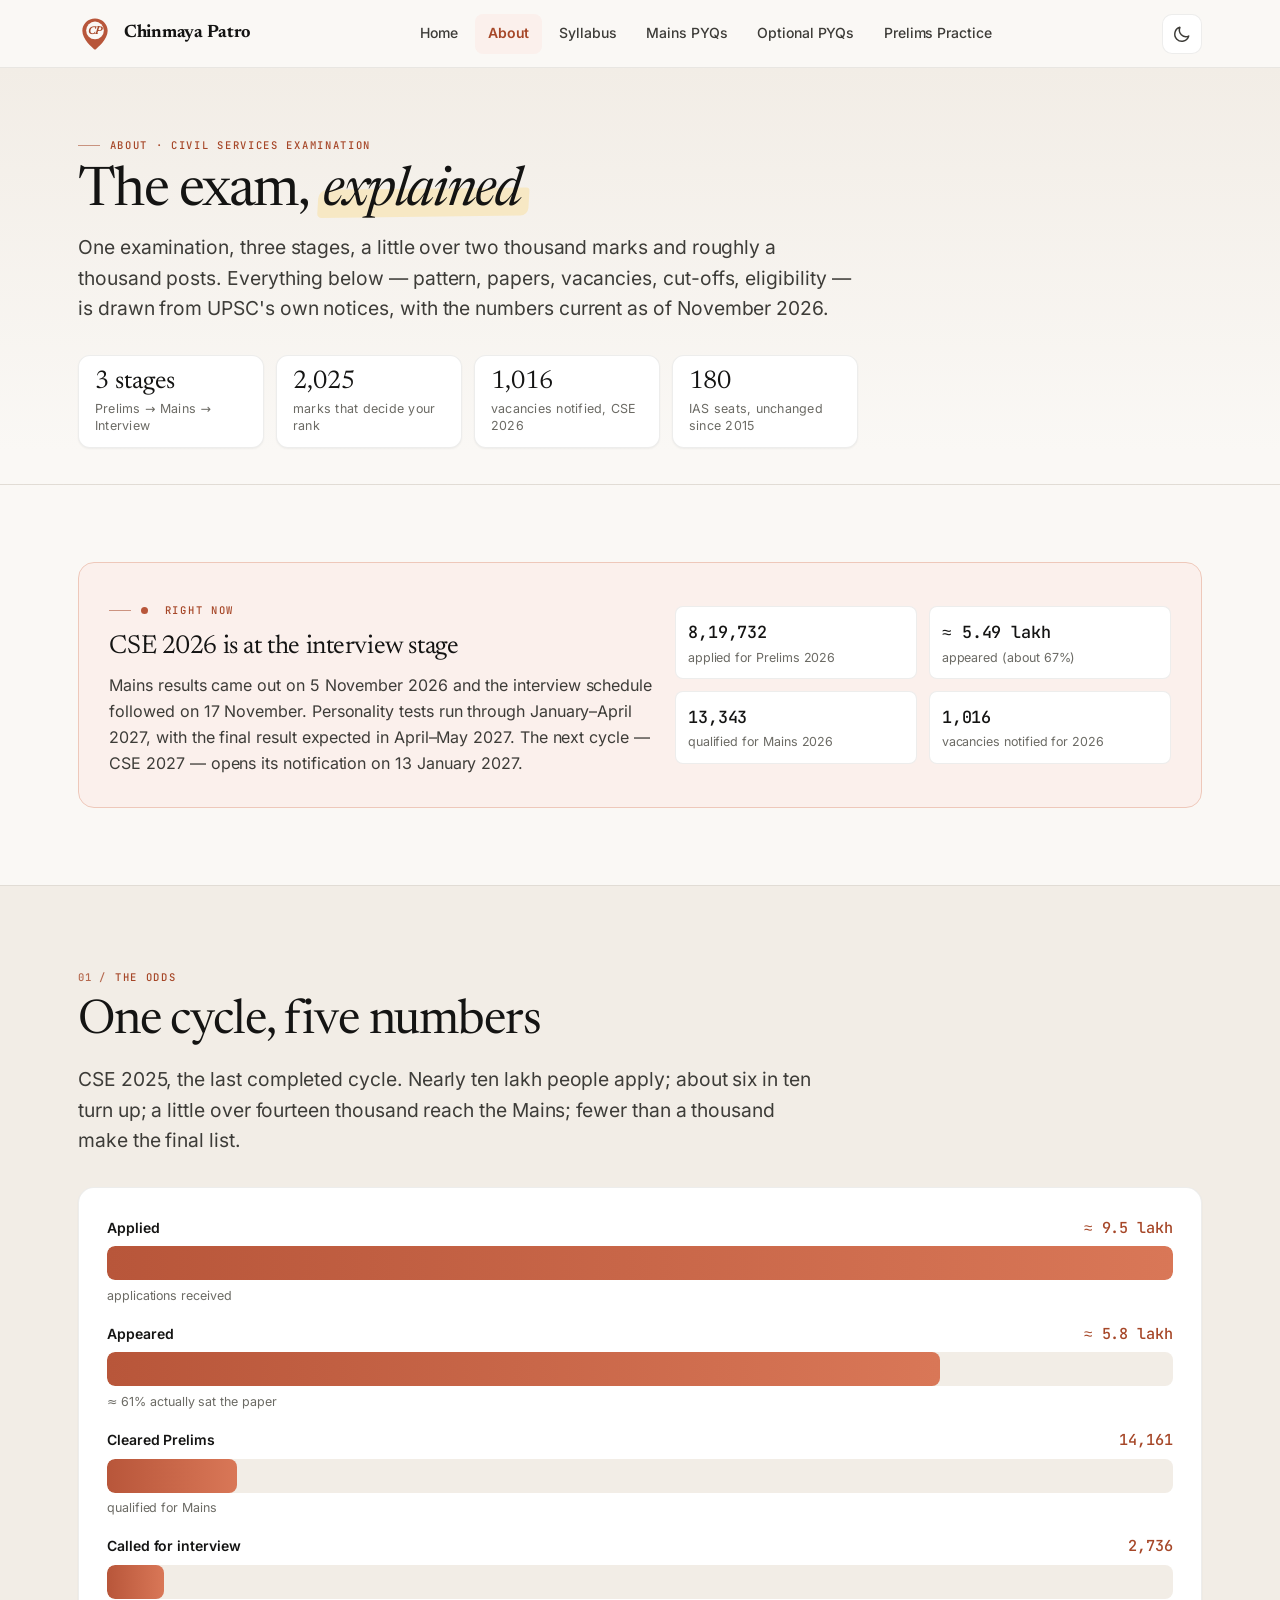
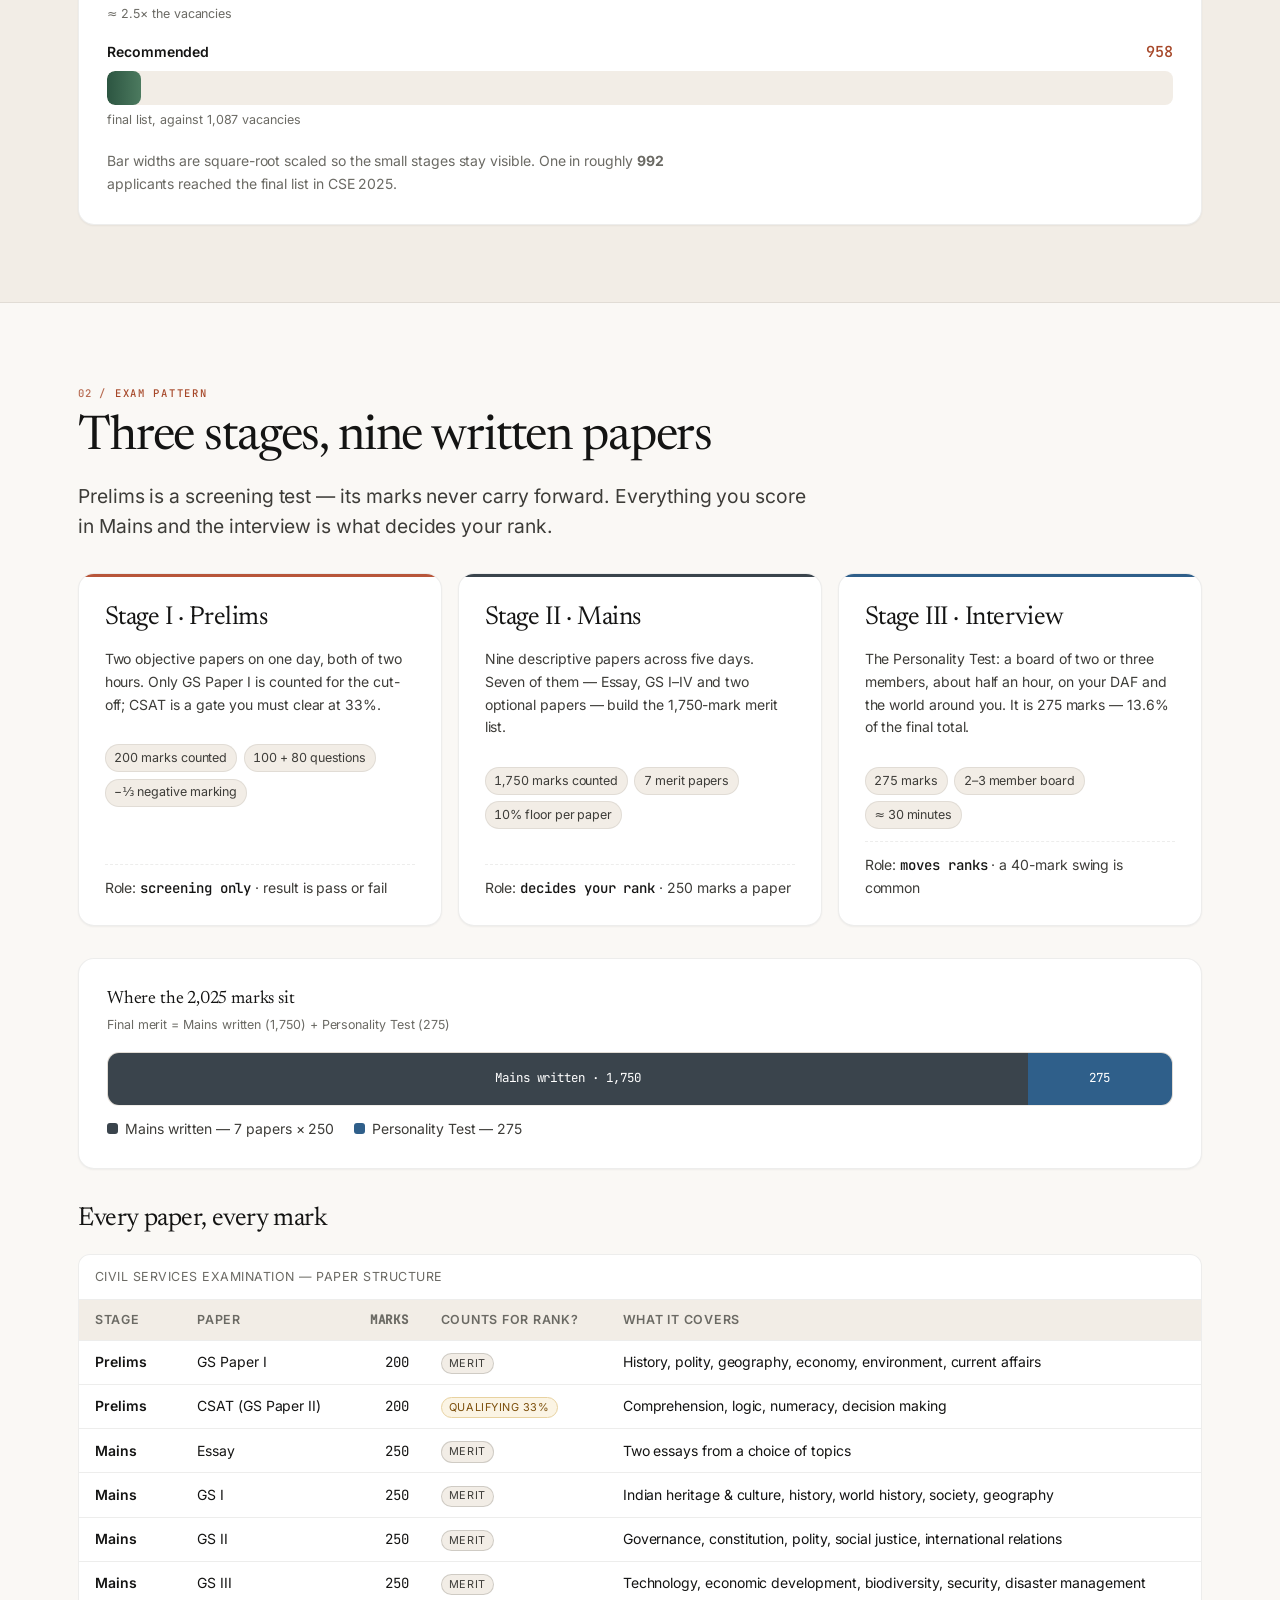
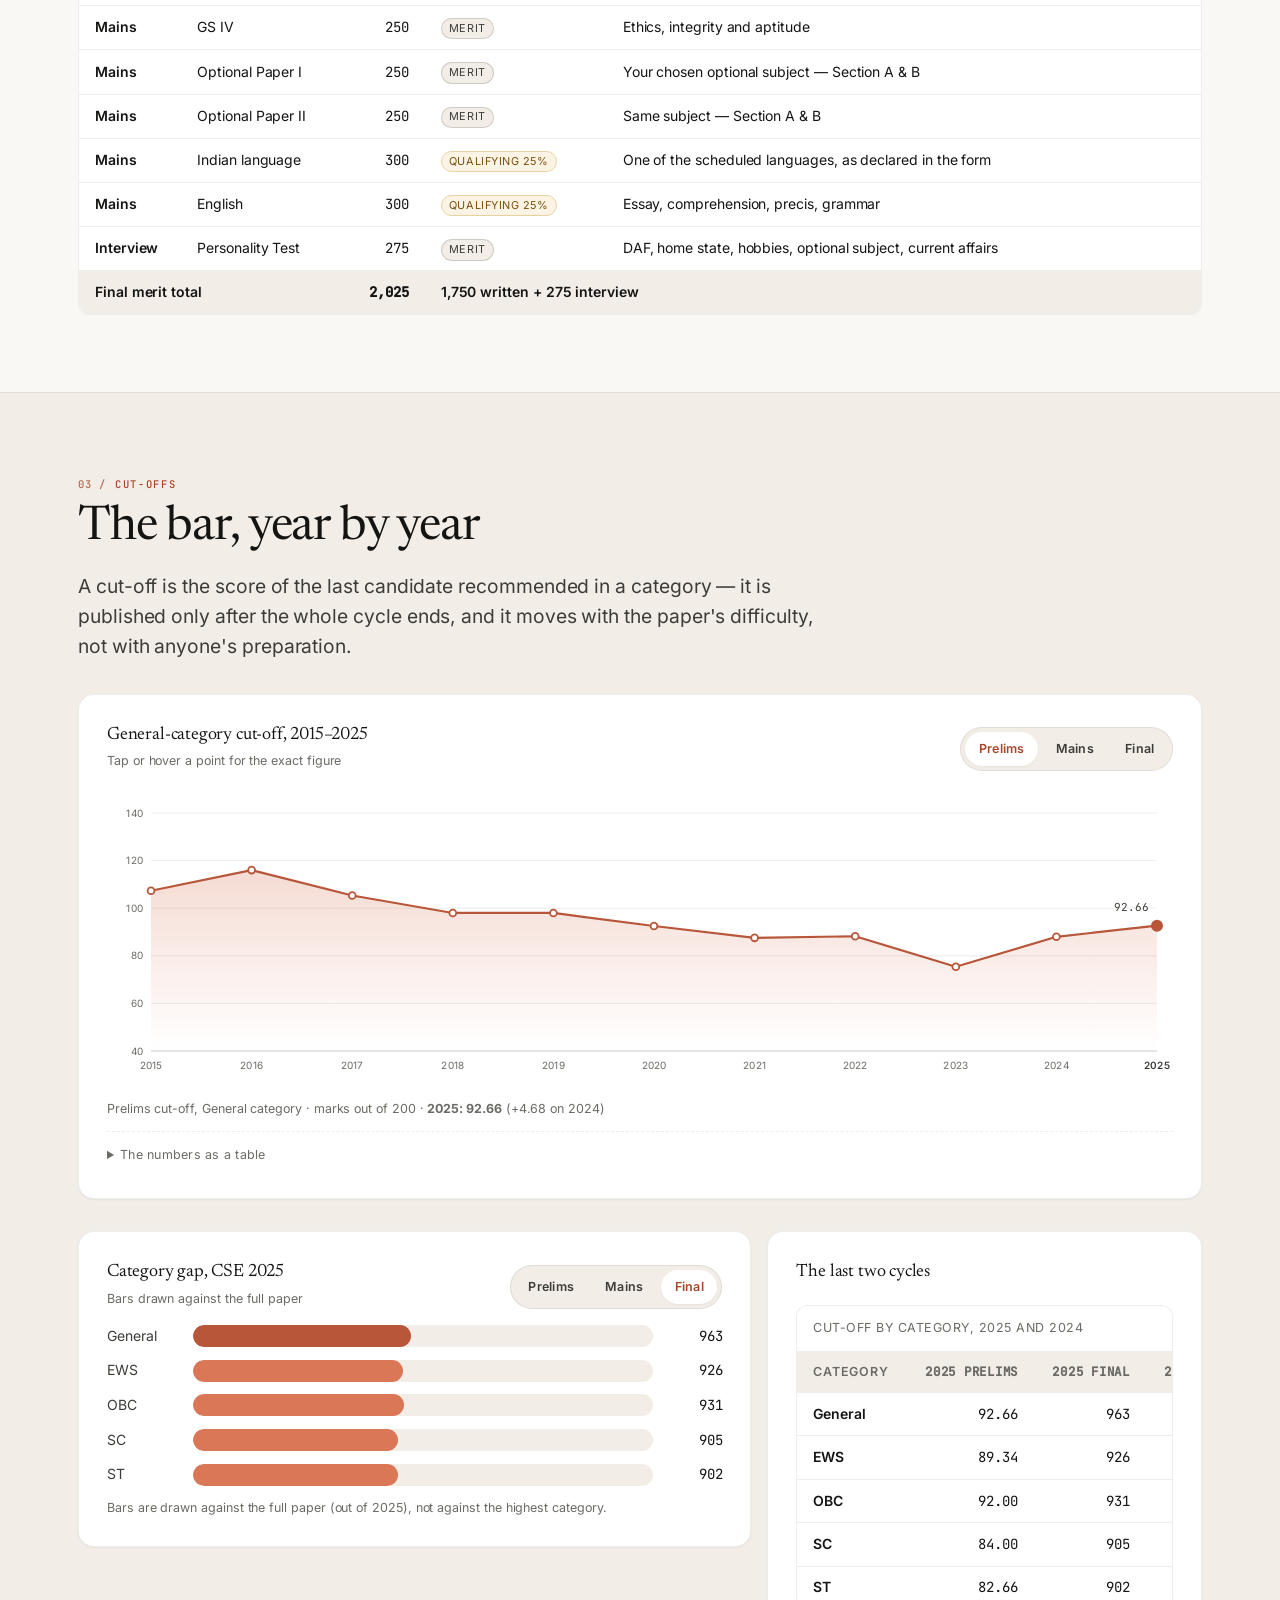
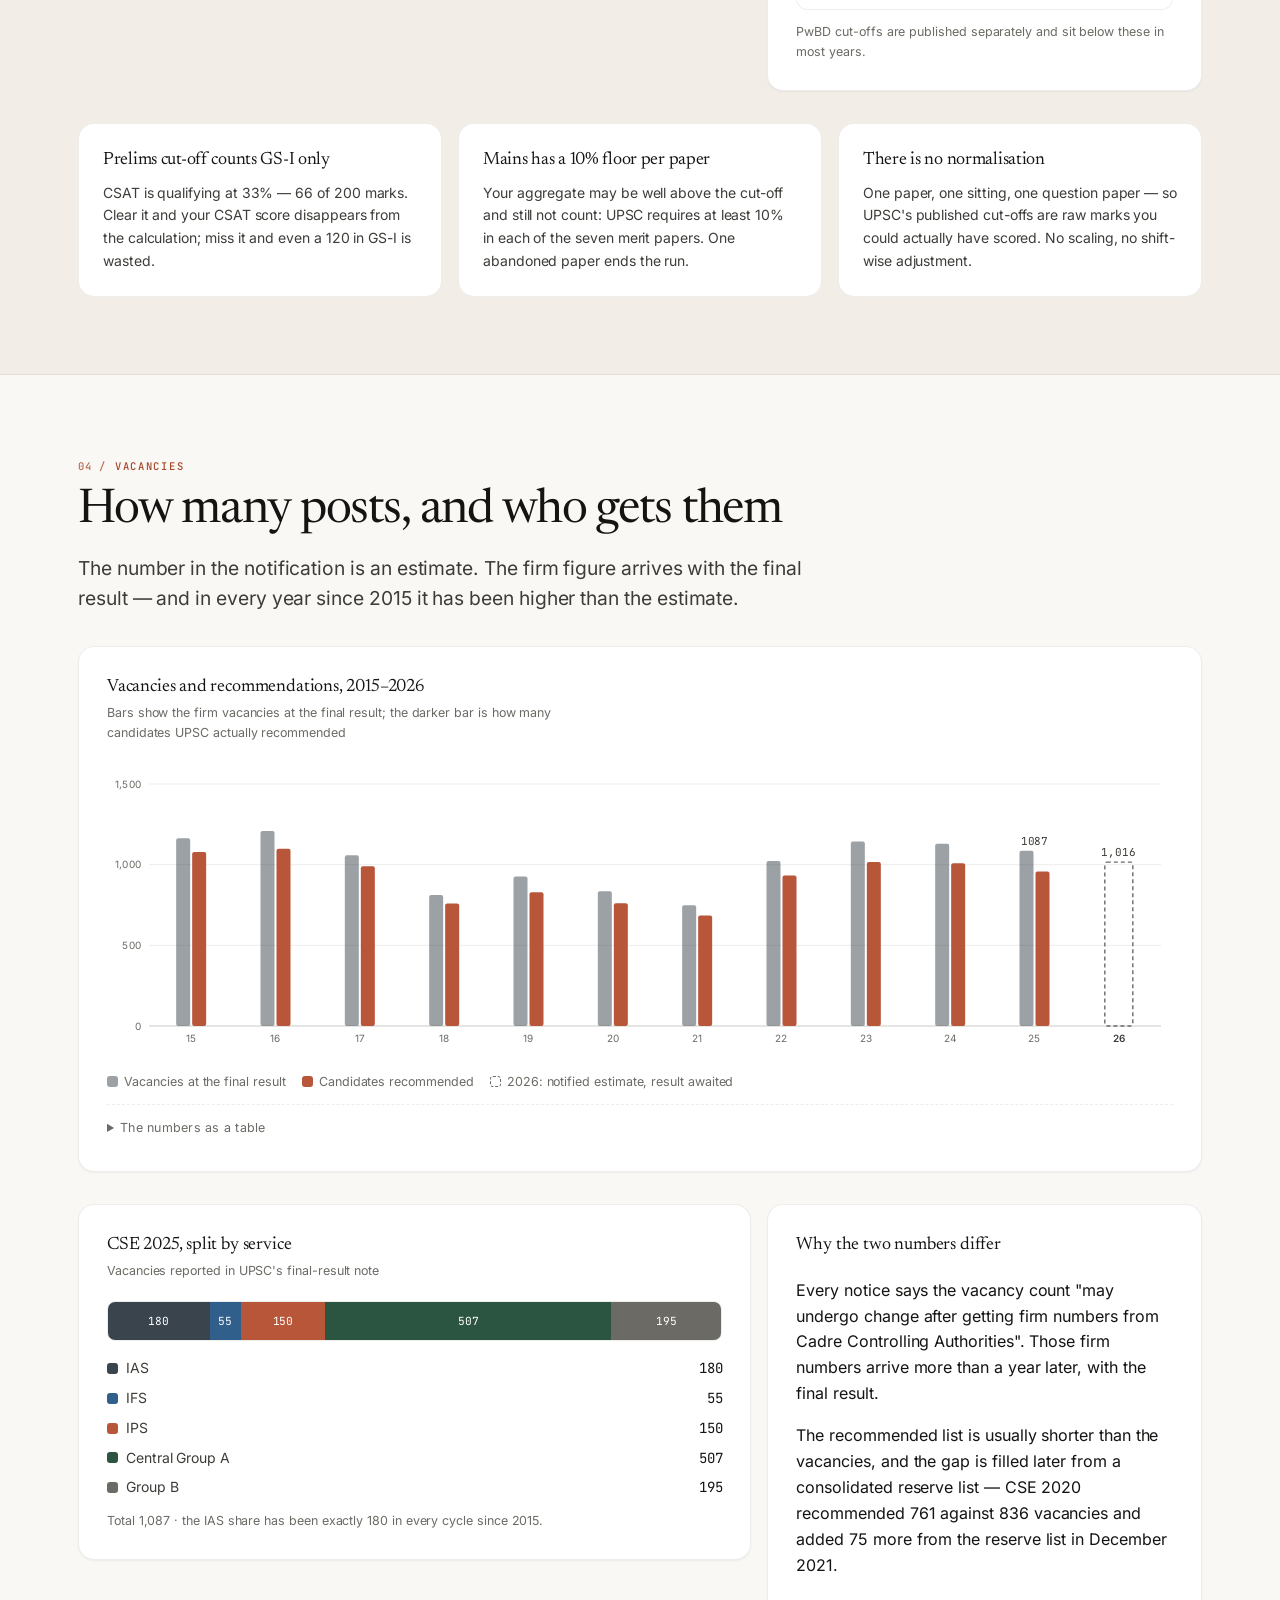
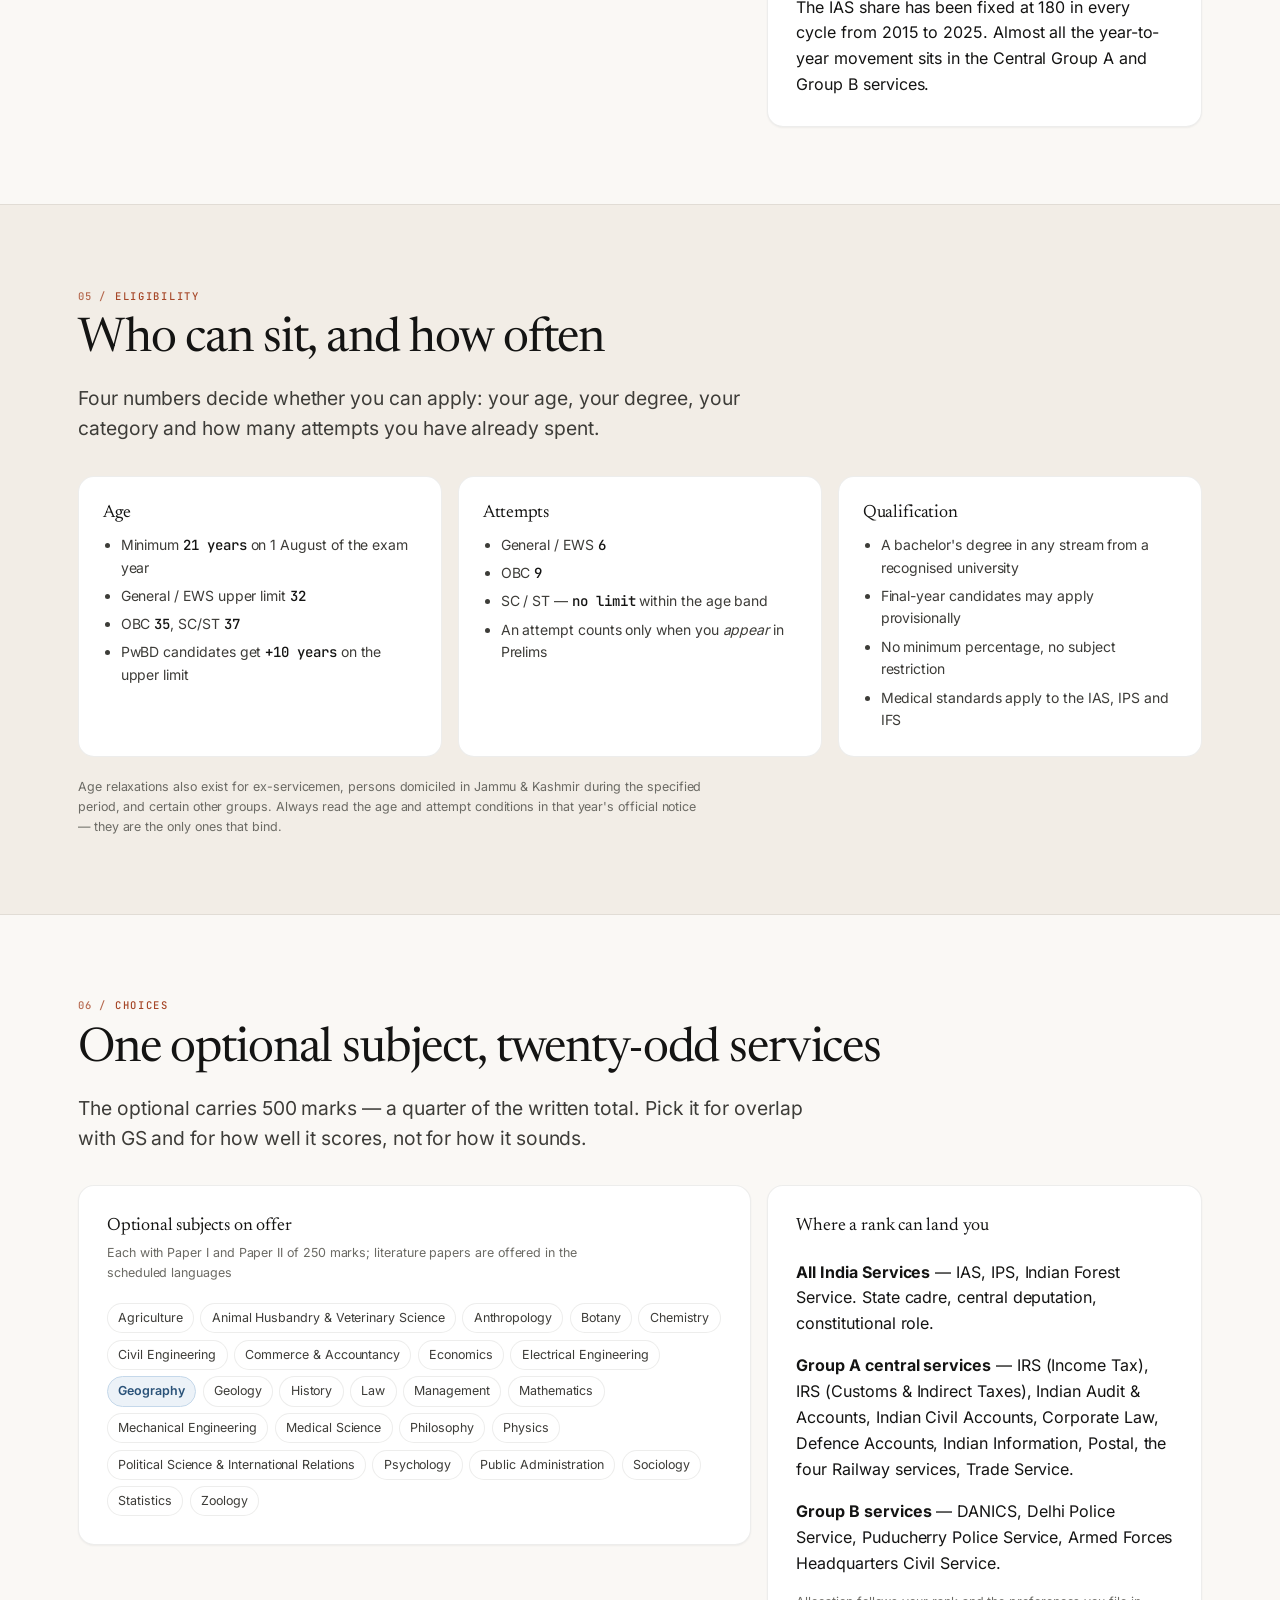
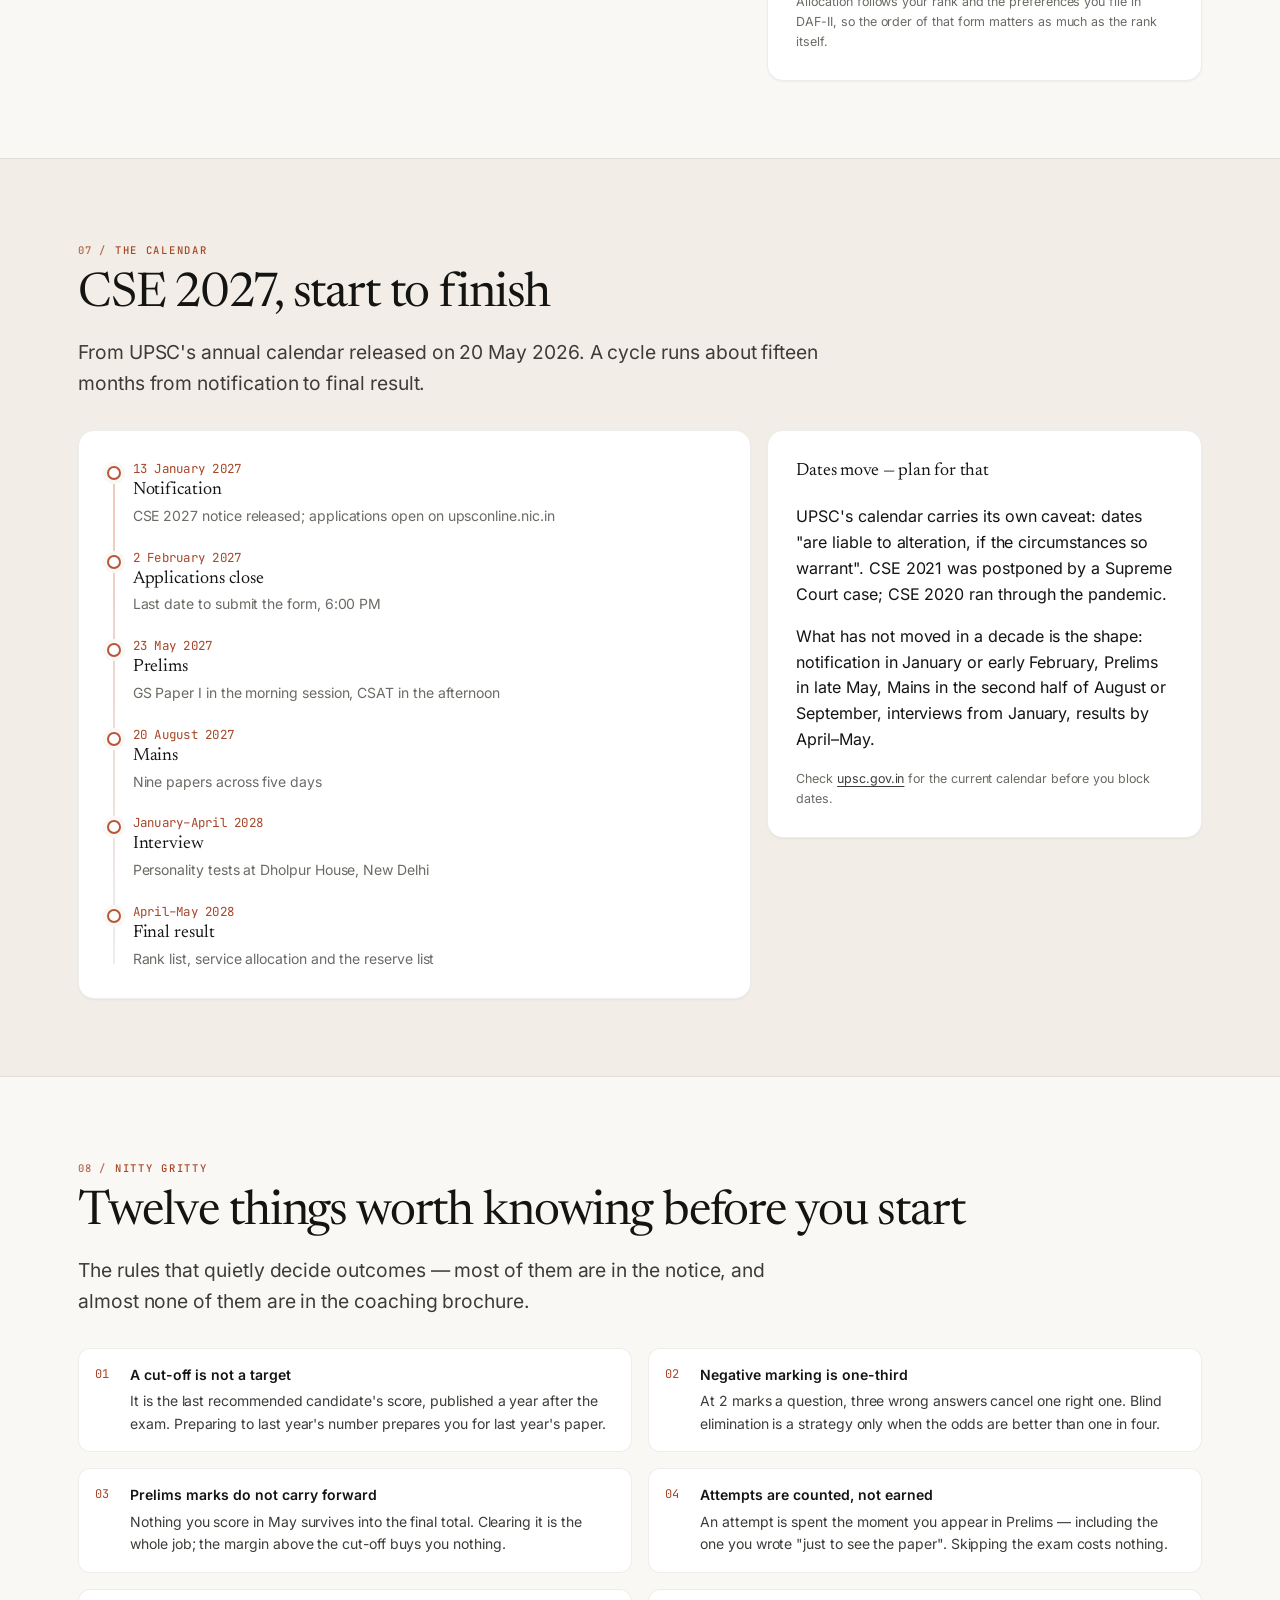
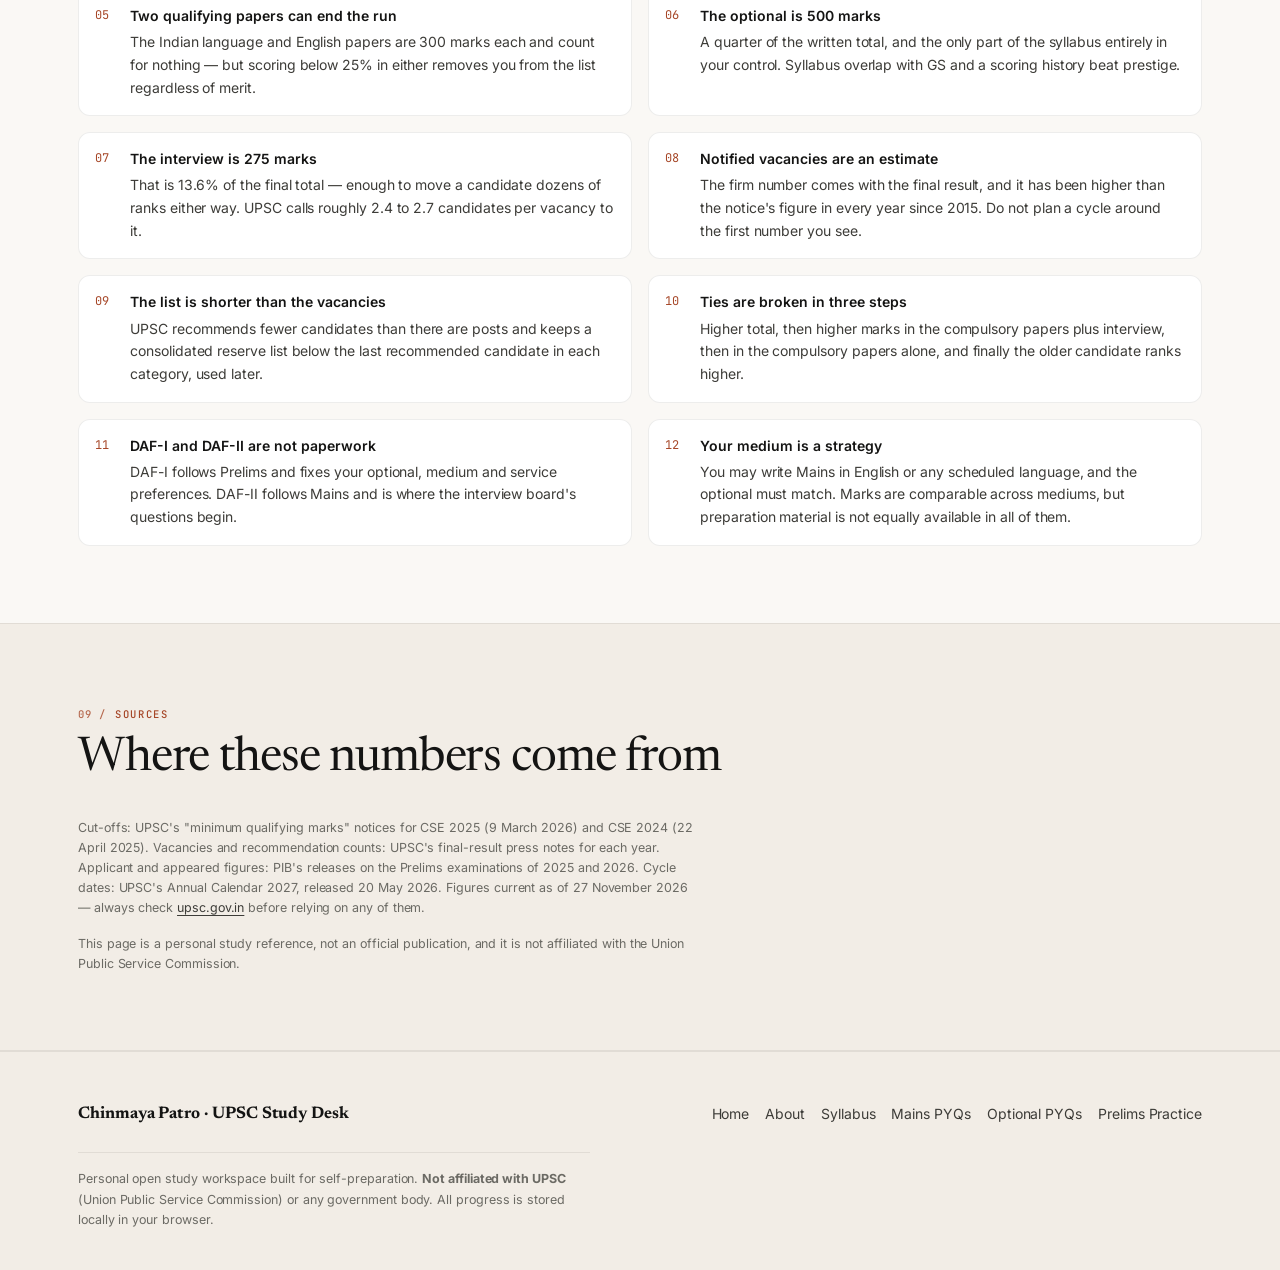
==== commit 81ca322a: "pyqs: filter panel no longer covers the questions The floating panel hid the top of the list. The op" ====
--- a/about/index.html
+++ b/about/index.html
@@ -8,7 +8,6 @@
   <link rel="icon" type="image/svg+xml" href="../assets/img/favicon.svg">
   <link rel="canonical" href="https://chinmayapatro456.github.io/ias/about/">
   <meta name="theme-color" content="#FAF8F5">
-  <meta name="theme-color" content="#16130F" media="(prefers-color-scheme: dark)">
   <link rel="manifest" href="../manifest.json">
   <link rel="apple-touch-icon" href="../assets/img/icon-192.png">
   <meta property="og:type" content="website">
@@ -16,15 +15,14 @@
   <meta property="og:title" content="About the Exam — Chinmaya Patro UPSC Study Desk">
   <meta property="og:description" content="Exam pattern, marks, year-wise vacancies, cut-off trends and the CSE 2027 calendar — the whole Civil Services Examination in one page of charts.">
   <meta property="og:url" content="https://chinmayapatro456.github.io/ias/about/">
-  <meta property="og:image" content="https://chinmayapatro456.github.io/ias/assets/img/banner-share.webp">
-  <meta property="og:image:type" content="image/webp">
-  <meta property="og:image:width" content="1200">
-  <meta property="og:image:height" content="630">
-  <meta property="og:image:alt" content="Chinmaya Patro — UPSC Civil Services Study Desk, Geography Optional">
+  <meta property="og:image" content="https://chinmayapatro456.github.io/ias/assets/img/banner.webp">
+  <meta property="og:image:width" content="967">
+  <meta property="og:image:height" content="728">
+  <meta property="og:image:alt" content="Chinmaya Patro at the UPSC gate, Dholpur House, New Delhi">
   <meta name="twitter:card" content="summary_large_image">
   <meta name="twitter:title" content="About the Exam — Chinmaya Patro UPSC Study Desk">
   <meta name="twitter:description" content="Exam pattern, marks, year-wise vacancies, cut-off trends and the CSE 2027 calendar — the whole Civil Services Examination in one page of charts.">
-  <meta name="twitter:image" content="https://chinmayapatro456.github.io/ias/assets/img/banner-share.webp">
+  <meta name="twitter:image" content="https://chinmayapatro456.github.io/ias/assets/img/banner.webp">
 
   <link rel="preload" href="../assets/fonts/newsreader-normal-latin.woff2" as="font" type="font/woff2" crossorigin>
   <link rel="preload" href="../assets/fonts/inter-normal-latin.woff2" as="font" type="font/woff2" crossorigin>
@@ -33,19 +31,13 @@
     try {
       if (localStorage.getItem('cp_theme') === 'dark') {
         document.documentElement.setAttribute('data-theme', 'dark');
-        /* Keep the browser chrome dark from the first paint, not just after
-           theme.js runs. Both metas are set, so the colour wins whatever the
-           OS preference says. */
-        var m = document.querySelectorAll('meta[name="theme-color"]');
-        for (var i = 0; i < m.length; i++) m[i].setAttribute('content', '#16130F');
       }
     } catch (e) {}
   </script>
-  <link rel="stylesheet" href="../assets/css/fonts.css?v=20261127v">
-  <link rel="stylesheet" href="../assets/css/tokens.css?v=20261127v">
-  <link rel="stylesheet" href="../assets/css/base.css?v=20261127v">
-  <link rel="stylesheet" href="../assets/css/about.css?v=20261127v">
-  <link rel="stylesheet" href="../assets/css/print.css?v=20261127v" media="print">
+  <link rel="stylesheet" href="../assets/css/fonts.css?v=20261127u">
+  <link rel="stylesheet" href="../assets/css/tokens.css?v=20261127u">
+  <link rel="stylesheet" href="../assets/css/base.css?v=20261127u">
+  <link rel="stylesheet" href="../assets/css/about.css?v=20261127u">
 </head>
 <body class="page-about">
   <a class="skip-link" href="#main-content">Skip to main content</a>
@@ -137,15 +129,6 @@
   <main id="main-content">
     <section class="page-header">
       <div class="container intro">
-        <span class="stage-emblem" aria-hidden="true">
-          <svg viewBox="0 0 96 96" fill="none" stroke="currentColor" stroke-width="2.2"
-               stroke-linecap="round" stroke-linejoin="round" data-draw-svg focusable="false">
-            <g transform="translate(6 6) scale(2.1)">
-              <path data-draw-path d="M20 1.8c-8.2 0-14.9 6.5-14.9 14.5 0 10.3 11.9 20 13.8 21.5a1.7 1.7 0 0 0 2.2 0C23 36.3 34.9 26.6 34.9 16.3 34.9 8.3 28.2 1.8 20 1.8Z"></path>
-              <path data-draw-path d="M20 10.2a5.6 5.6 0 1 1 0 11.2a5.6 5.6 0 1 1 0-11.2"></path>
-            </g>
-          </svg>
-        </span>
         <span class="eyebrow">About · Civil Services Examination</span>
         <h1>The exam, <span class="accent">explained</span></h1>
         <p class="lead">
@@ -288,7 +271,7 @@
         </div>
 
         <!-- Marks architecture -->
-        <div class="card chart-card mt-8 reveal">
+        <div class="card mt-8 reveal">
           <div class="chart-head">
             <div>
               <h3 class="chart-title">Where the 2,025 marks sit</h3>
@@ -430,7 +413,7 @@
           </p>
         </div>
 
-        <div class="card chart-card reveal">
+        <div class="card reveal">
           <div class="chart-head">
             <div>
               <h3 class="chart-title">General-category cut-off, 2015–2025</h3>
@@ -477,7 +460,7 @@
         </div>
 
         <div class="split mt-8">
-          <div class="card chart-card reveal">
+          <div class="card reveal">
             <div class="chart-head">
               <div>
                 <h3 class="chart-title">Category gap, CSE 2025</h3>
@@ -558,7 +541,7 @@
           </p>
         </div>
 
-        <div class="card chart-card reveal">
+        <div class="card reveal">
           <div class="chart-head">
             <div>
               <h3 class="chart-title">Vacancies and recommendations, 2015–2026</h3>
@@ -599,7 +582,7 @@
         </div>
 
         <div class="split mt-8">
-          <div class="card chart-card reveal">
+          <div class="card reveal">
             <h3 class="chart-title">CSE 2025, split by service</h3>
             <p class="chart-sub">Vacancies reported in UPSC's final-result note</p>
             <div class="mt-5" id="service-split"></div>
@@ -946,7 +929,7 @@
     </section>
   </main>
 
-  <footer class="site-footer site-footer--band">
+  <footer class="site-footer">
     <div class="container footer-inner">
       <div class="footer-top">
         <span class="footer-brand">Chinmaya Patro · UPSC Study Desk</span>
@@ -965,10 +948,10 @@
     </div>
   </footer>
 
-  <script src="../data/about-data.js?v=20261127v" defer></script>
-  <script src="../assets/js/theme.js?v=20261127v" defer></script>
-  <script src="../assets/js/nav.js?v=20261127v" defer></script>
-  <script src="../assets/js/motion.js?v=20261127v" defer></script>
-  <script src="../assets/js/about.js?v=20261127v" defer></script>
+  <script src="../data/about-data.js?v=20261127u" defer></script>
+  <script src="../assets/js/theme.js?v=20261127u" defer></script>
+  <script src="../assets/js/nav.js?v=20261127u" defer></script>
+  <script src="../assets/js/motion.js?v=20261127u" defer></script>
+  <script src="../assets/js/about.js?v=20261127u" defer></script>
 </body>
 </html>
--- a/assets/css/base.css
+++ b/assets/css/base.css
@@ -269,18 +269,6 @@
   opacity: 0.8;
 }
 
-/* True small caps where the engine can synthesise them from Inter's caps:
-   lowercase becomes small caps instead of being flattened to uppercase, so
-   the label keeps a typographic hierarchy at 11px. The letter-spacing stays
-   either way; browsers without font-variant-caps keep the uppercase form.
-   Colour is unchanged: --accent-ink is 5.9:1 on ivory / 9.6:1 in dark. */
-@supports (font-variant-caps: all-small-caps) {
-  .eyebrow {
-    font-variant-caps: all-small-caps;
-    text-transform: none;
-  }
-}
-
 /* Layout Containers
    ========================================================================== */
 
@@ -321,56 +309,6 @@
 
 .page-header .lead {
   max-width: 65ch;
-}
-
-/* Stage emblem — a small right-aligned mark that says which stage you are on
-   without another colour. Inline SVG only (no raster assets), stroked in
-   --stage-ink at reduced opacity so it reads as a watermark beside the title
-   and never competes with it. Hidden below 900px, where the header has no
-   spare column; if the <svg> is removed the wrapper renders nothing at all.
-   Decorative, so it is aria-hidden and carries no contrast obligation — at
-   0.28 opacity --stage-ink composites to roughly 1.6:1 against --stage-bg. */
-.page-header .container {
-  position: relative;
-}
-
-.stage-emblem {
-  display: none;
-  position: absolute;
-  top: 50%;
-  right: 0;
-  width: clamp(64px, 8vw, 96px);
-  transform: translateY(-50%);
-  color: var(--stage-ink);
-  opacity: 0.28;
-  pointer-events: none;
-  user-select: none;
-}
-
-@media (min-width: 900px) {
-  .stage-emblem {
-    display: block;
-  }
-}
-
-.stage-emblem svg {
-  width: 100%;
-  height: auto;
-  overflow: visible;
-}
-
-/* One-time draw-in, driven by the existing [data-draw-svg] observer in
-   assets/js/motion.js (it sets stroke-dasharray/offset, then .is-drawn and
-   offset 0 on intersection). Gated on .js-motion, so a no-JS page shows the
-   finished emblem, and fully off under prefers-reduced-motion. */
-.js-motion .stage-emblem svg path[data-draw-path] {
-  transition: stroke-dashoffset 1200ms var(--ease-out);
-}
-
-@media (prefers-reduced-motion: reduce) {
-  .js-motion .stage-emblem svg path[data-draw-path] {
-    transition: none;
-  }
 }
 
 /* Sticky Top Navigation & Mobile Drawer
@@ -901,28 +839,13 @@
   color: var(--ink-primary);
 }
 
-/* An active chip is a filled stage chip, not an ink chip: the page's own
-   stage colour carries the selection, so Prelims reads terracotta, Mains
-   slate and Optional sky in the same component. Label contrast on the fill:
-   light 4.74:1 / 9.95:1 / 6.72:1, dark 4.55:1 / 5.20:1 / 6.09:1 (all AA).
-   The segmented controls below override this with their own pill treatment. */
 .chip.is-active,
 .chip[aria-pressed="true"] {
-  background-color: var(--stage-solid);
-  border-color: var(--stage-solid);
-  color: var(--stage-on-solid);
+  background-color: var(--accent-soft);
+  border-color: var(--accent-border);
+  color: var(--accent-ink);
   font-weight: 600;
   box-shadow: var(--shadow-xs);
-}
-
-/* Filter chip row — one shared component for Mains and Optional, which used
-   to carry their own (slightly different) row rules. */
-.chip-row,
-.topic-chips {
-  display: flex;
-  flex-wrap: wrap;
-  align-items: center;
-  gap: var(--space-2);
 }
 
 .chip:focus-visible {
@@ -1365,66 +1288,6 @@
   border-top: 1px solid var(--border-subtle);
   font-size: var(--text-xs);
   color: var(--ink-muted);
-}
-
-.footer-credit {
-  font-size: var(--text-xs);
-  line-height: 1.55;
-  color: var(--ink-muted);
-}
-
-/* Footer as a visual bookend — the same deep-ink band treatment that closes
-   the home page, applied through one token-driven modifier so every page
-   ends on the same note. Everything below reads --band-*; no raw colour.
-   Measured (WCAG 2.1 AA, normal text >= 4.5:1):
-     brand  --band-ink   on --band-bg   16.6:1 light / 15.9:1 dark
-     body   --band-muted on --band-bg    8.1:1 light /  8.3:1 dark
-     hover  --band-accent on --band-bg   9.4:1 light /  9.5:1 dark
-   The brand stays serif, so the bookend keeps the editorial voice. */
-.site-footer--band {
-  background-color: var(--band-bg);
-  background-image: linear-gradient(180deg, var(--band-bg) 0%, var(--band-bg-deep) 100%);
-  border-top: 1px solid var(--band-line);
-  color: var(--band-muted);
-}
-
-.site-footer--band .footer-brand {
-  font-family: var(--font-serif);
-  color: var(--band-ink);
-}
-
-.site-footer--band .footer-links a {
-  color: var(--band-muted);
-  text-decoration: none;
-}
-
-.site-footer--band .footer-links a:hover,
-.site-footer--band .footer-links a:focus-visible {
-  color: var(--band-accent);
-  text-decoration: underline;
-}
-
-.site-footer--band .footer-links a:focus-visible {
-  outline: 2px solid var(--band-accent);
-  outline-offset: 2px;
-  box-shadow: none;
-}
-
-.site-footer--band .footer-disclaimer {
-  border-top-color: var(--band-line);
-  color: var(--band-muted);
-}
-
-.site-footer--band .footer-disclaimer strong {
-  color: var(--band-ink);
-}
-
-.site-footer--band .footer-credit {
-  color: var(--band-muted);
-}
-
-.site-footer--band a {
-  color: var(--band-accent);
 }
 
 /* Collapsible filter drawer (Mains PYQs & Optional PYQs on Android)
@@ -1626,28 +1489,7 @@
   background: var(--sheet-bg);
   backdrop-filter: blur(10px);
   -webkit-backdrop-filter: blur(10px);
-  /* Flat while it sits in the flow; it lifts only once it is actually stuck
-     (see .is-stuck below), so the page does not look like it has a raised
-     panel floating in the middle of the list. */
-  box-shadow: none;
-  transition: box-shadow var(--dur-fast) var(--ease-out),
-    border-color var(--dur-fast) var(--ease-out);
-}
-
-/* .is-stuck is toggled by the IntersectionObserver in assets/js/motion.js
-   (a 1px sentinel is inserted above the bar). The hairline is the stage
-   border, which is decorative — no text sits on it. */
-.filterbar.is-stuck {
-  border-bottom-color: var(--stage-border);
   box-shadow: var(--shadow-xs);
-}
-
-/* Sentinel for the sticky observer: 1px tall, cancelled by a -1px margin so
-   it adds no space to the layout. */
-.sticky-sentinel {
-  height: 1px;
-  margin-bottom: -1px;
-  pointer-events: none;
 }
 
 .filterbar-row {
@@ -1891,190 +1733,3 @@
 .paper-block {
   scroll-margin-top: calc(var(--nav-height) + 104px);
 }
-
-/* ==========================================================================
-   NEW (2026-11-27 polish pass) — micro-typography and the 404 shell
-   ========================================================================== */
-
-/* Keyboard hints. One definition for every <kbd> on the site: JetBrains Mono
-   so a key never shifts width, a hairline border, and a 2px radius that reads
-   as a physical key rather than a pill. Label ink is --ink-primary on
-   --bg-subtle: 17.8:1 on ivory, 15.9:1 in dark. */
-kbd {
-  display: inline-block;
-  min-width: 1.5em;
-  padding: 0.06em 0.34em;
-  border: 1px solid var(--border-subtle);
-  border-bottom-color: var(--border-strong);
-  border-radius: 2px;
-  background-color: var(--bg-subtle);
-  font-family: var(--font-mono);
-  font-size: 0.72rem;
-  font-weight: 500;
-  line-height: 1.4;
-  text-align: center;
-  color: var(--ink-primary);
-}
-
-/* Digits that must not jitter: counters, timers, dates and chart axes all
-   reserve the same advance width per numeral, so a counter rolling from 1 to
-   7 does not shift the line around it. */
-.stat-value,
-.stat-figure,
-.today-value,
-.today-date,
-.quiz-timer,
-.quiz-progress-text,
-.quick-value,
-.funnel-value,
-.stage-total,
-.marks-seg,
-.chart-axis-label,
-.chart-value,
-.chart-point,
-.score-ring-value,
-.freq-count,
-.about-table td.num,
-.about-table th.num {
-  font-variant-numeric: tabular-nums;
-  font-feature-settings: "tnum" 1;
-}
-
-/* 404 shell — these live here now instead of in a page-local <style> block,
-   so the page follows the design system. Only the map motif keeps an inline
-   rule (it is a one-off watermark and must survive even if a nested GitHub
-   Pages 404 URL is served without the stylesheet). */
-.not-found {
-  position: relative;
-  isolation: isolate;
-  flex: 1 0 auto;
-  display: flex;
-  align-items: center;
-  justify-content: center;
-  padding: clamp(2.5rem, 6vw, 4.5rem) var(--gutter);
-  /* The map watermark is meant to bleed off the right edge; clipping here
-     keeps that bleed from ever adding horizontal scroll to the document. */
-  overflow: clip;
-}
-
-.not-found-card {
-  position: relative;
-  width: 100%;
-  max-width: 600px;
-  padding: clamp(1.75rem, 4vw, 2.75rem);
-  border: 1px solid var(--border-subtle);
-  border-radius: var(--radius-xl);
-  background: var(--bg-card);
-  box-shadow: var(--shadow-md);
-  text-align: center;
-}
-
-.not-found-code {
-  display: inline-block;
-  margin-bottom: 0.85rem;
-  padding: 0.25rem 0.75rem;
-  border: 1px solid var(--accent-border);
-  border-radius: var(--radius-pill);
-  background: var(--accent-soft);
-  color: var(--accent-ink);      /* 5.9:1 on --accent-soft (light), 9.6:1 dark */
-  font-family: var(--font-sans);
-  font-size: var(--text-eyebrow);
-  font-weight: 600;
-  letter-spacing: 0.12em;
-  text-transform: uppercase;
-}
-
-.not-found-card h1 {
-  margin: 0 0 0.75rem;
-  font-family: var(--font-serif);
-  font-size: clamp(2rem, 5vw, 2.8rem);
-  font-weight: 400;
-  line-height: 1.12;
-  letter-spacing: -0.025em;
-}
-
-.not-found-card p {
-  margin: 0 auto 1.75rem;
-  max-width: 42ch;
-  color: var(--ink-secondary);
-  font-size: 1.02rem;
-}
-
-.not-found-actions {
-  display: flex;
-  flex-wrap: wrap;
-  justify-content: center;
-  gap: var(--space-2);
-}
-
-.nf-btn {
-  display: inline-flex;
-  align-items: center;
-  justify-content: center;
-  min-height: 44px;
-  padding: 0.6rem 1.1rem;
-  border-radius: 11px;
-  font-family: var(--font-sans);
-  font-size: var(--text-ui);
-  font-weight: 600;
-  text-decoration: none;
-  transition: background-color var(--dur-fast) var(--ease-out),
-    border-color var(--dur-fast) var(--ease-out),
-    transform var(--dur-fast) var(--ease-out);
-}
-
-.nf-btn:active {
-  transform: scale(0.99);
-}
-
-.nf-btn--primary {
-  border: 1px solid var(--accent-cta-hover);
-  background: var(--accent-cta);
-  color: var(--ink-on-accent);   /* white on #B8563A = 4.7:1 */
-}
-
-.nf-btn--primary:hover {
-  background: var(--accent-cta-hover);
-  color: var(--ink-on-accent);
-}
-
-.nf-btn--secondary {
-  border: 1px solid var(--border-warm);
-  background: var(--bg-card);
-  color: var(--ink-primary);
-}
-
-.nf-btn--secondary:hover {
-  background: var(--surface-hover);
-  color: var(--ink-primary);
-}
-
-.nf-footer {
-  padding: var(--space-5) var(--gutter);
-  border-top: 1px solid var(--border-subtle);
-  background: var(--bg-subtle);
-  font-family: var(--font-sans);
-  font-size: var(--text-xs);
-  color: var(--ink-muted);       /* 5.1:1 on --bg-subtle */
-  text-align: center;
-}
-
-/* The 404 footer takes the same bookend treatment as every other page. It is
-   declared here (after .nf-footer) so the band wins without !important.
-   --band-muted on --band-bg is 8.1:1 light / 8.3:1 dark. */
-.nf-footer.site-footer--band {
-  border-top: 1px solid var(--band-line);
-  background-color: var(--band-bg);
-  background-image: linear-gradient(180deg, var(--band-bg) 0%, var(--band-bg-deep) 100%);
-  color: var(--band-muted);
-}
-
-.nf-footer.site-footer--band strong {
-  color: var(--band-ink);
-}
-
-@media (prefers-reduced-motion: reduce) {
-  .nf-btn {
-    transition: none;
-  }
-}
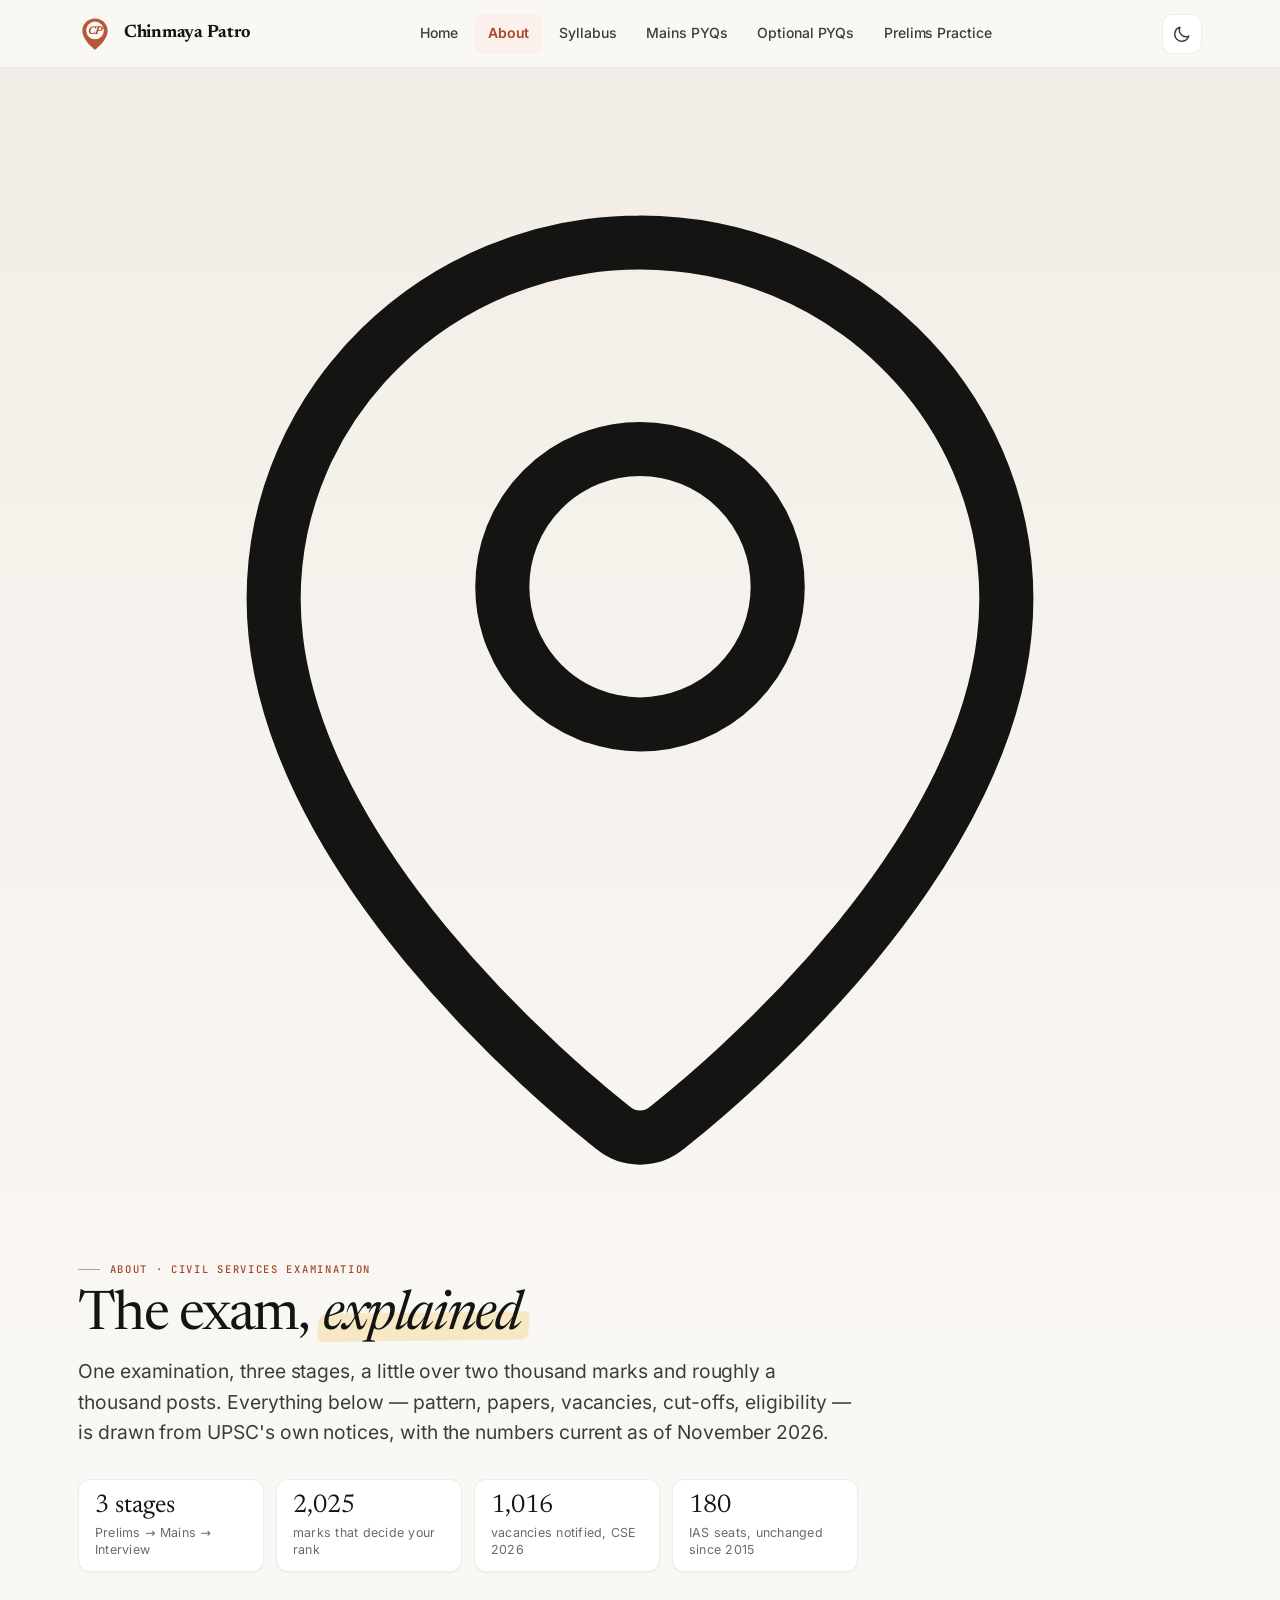
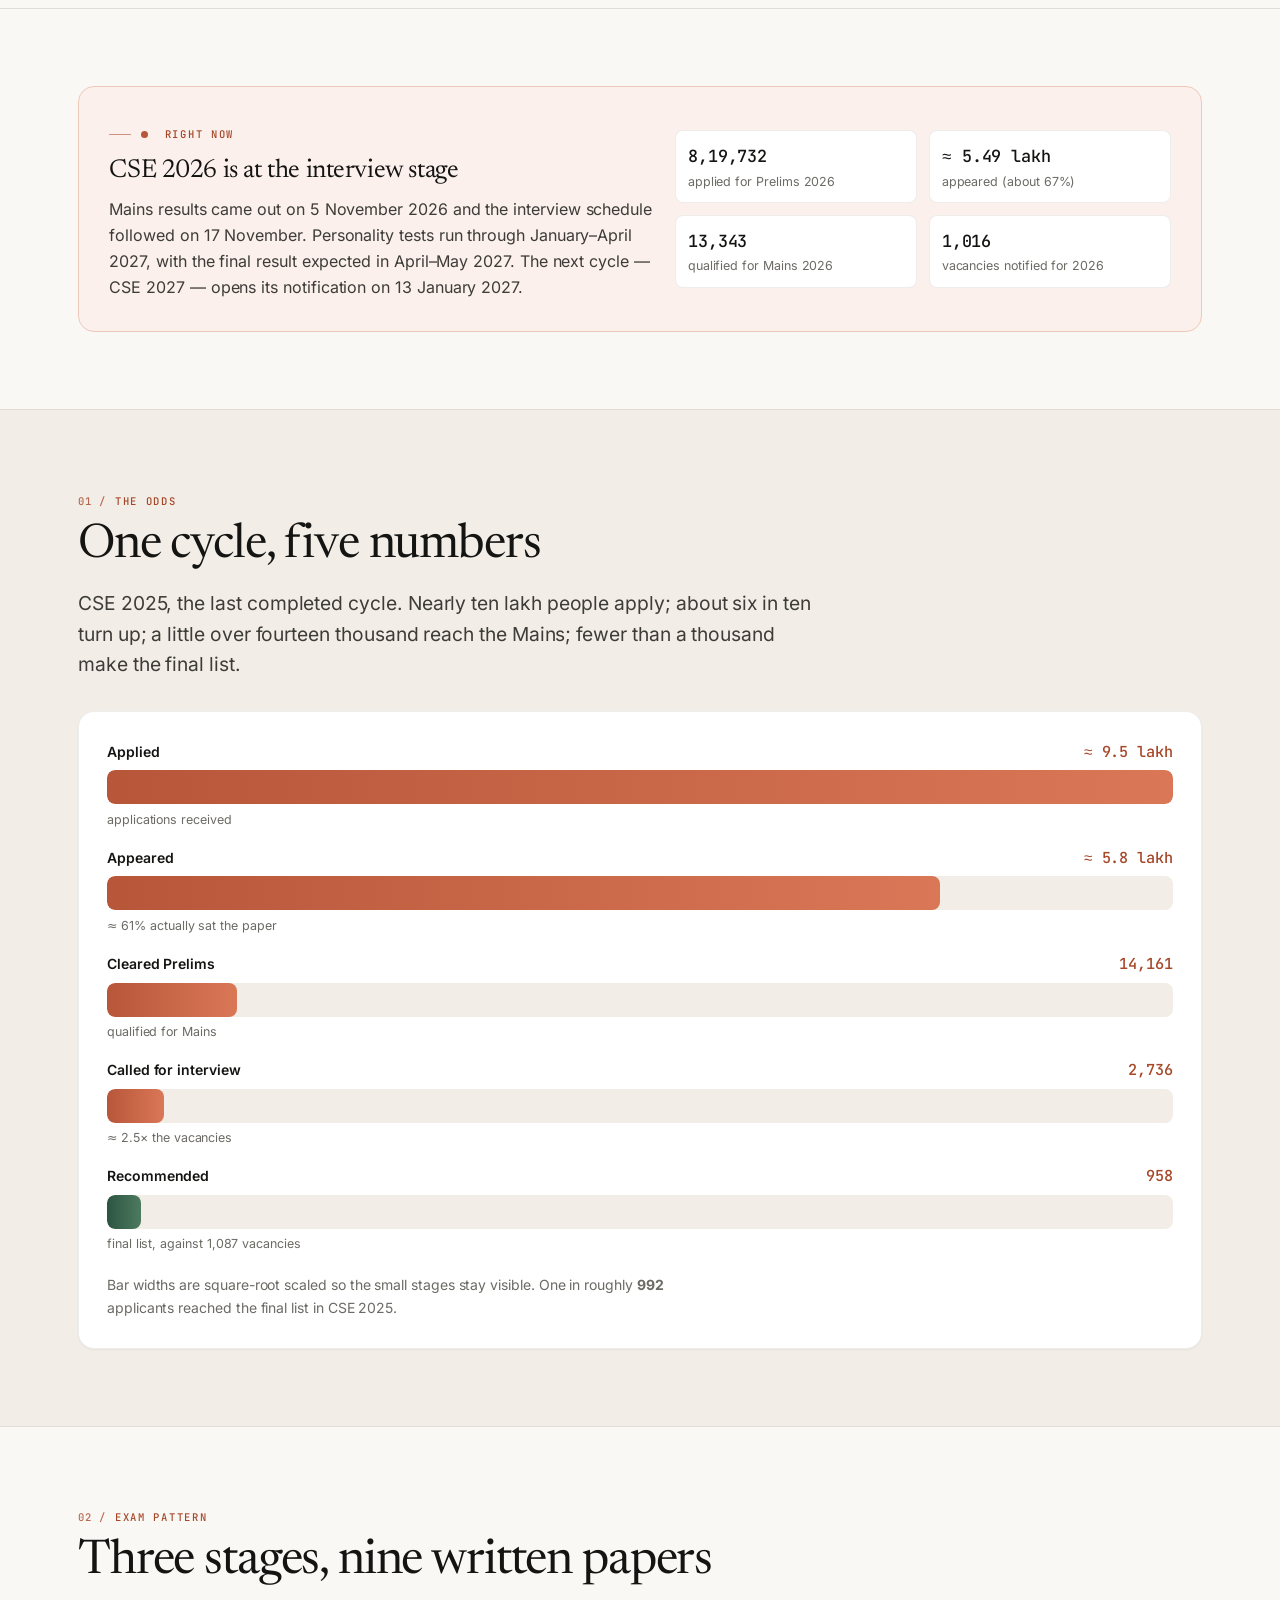
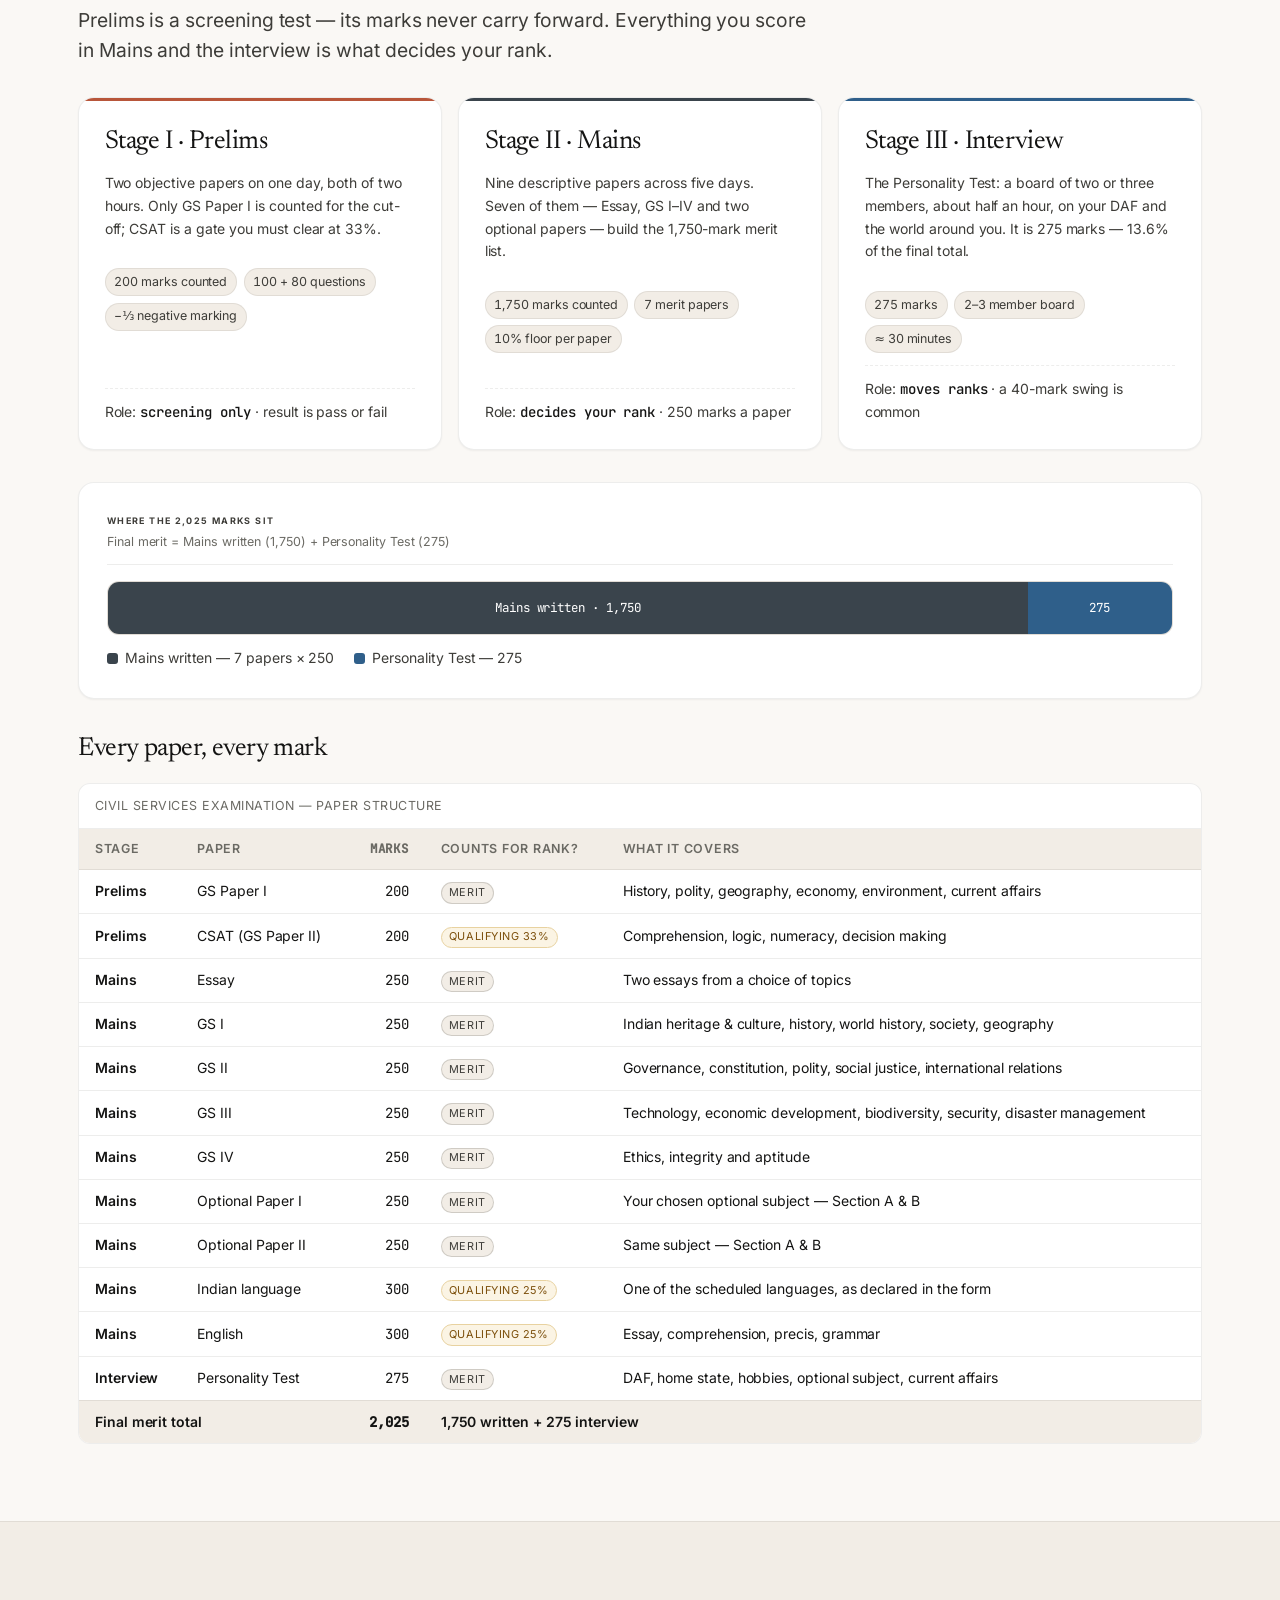
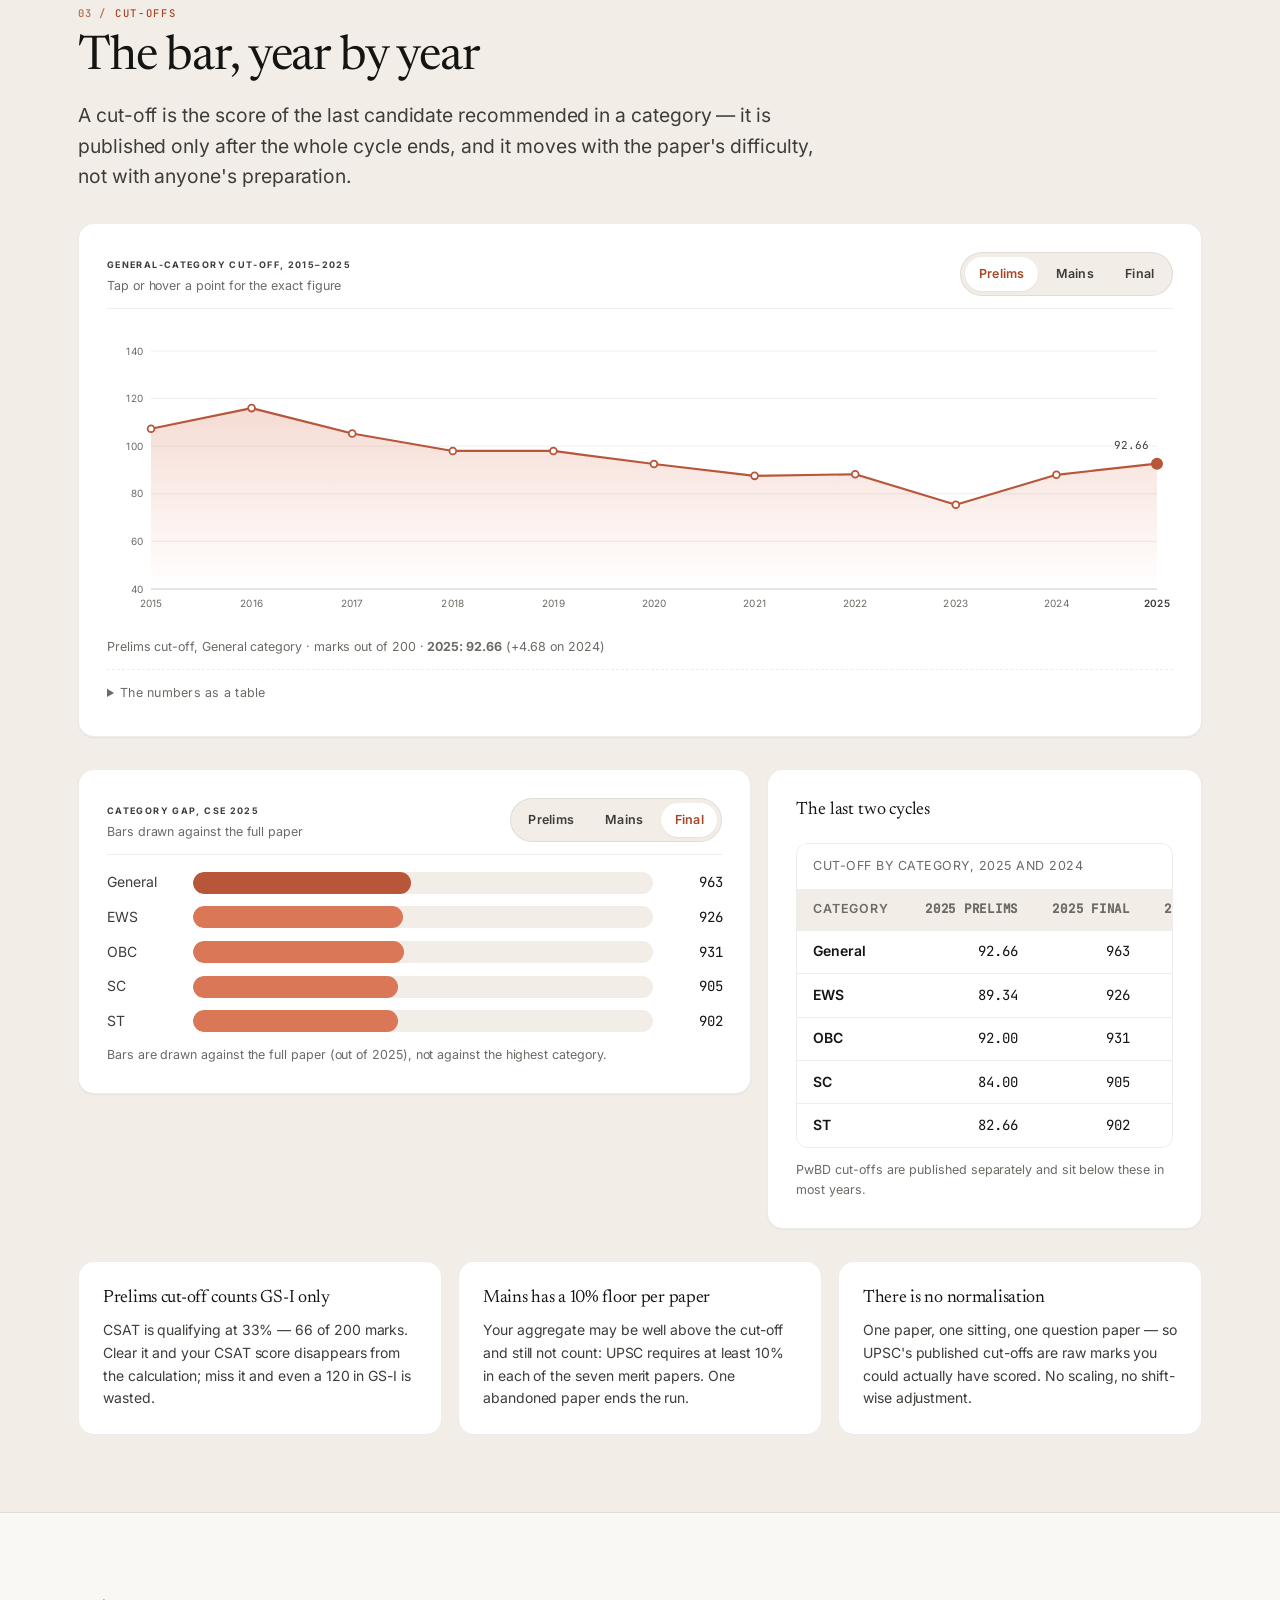
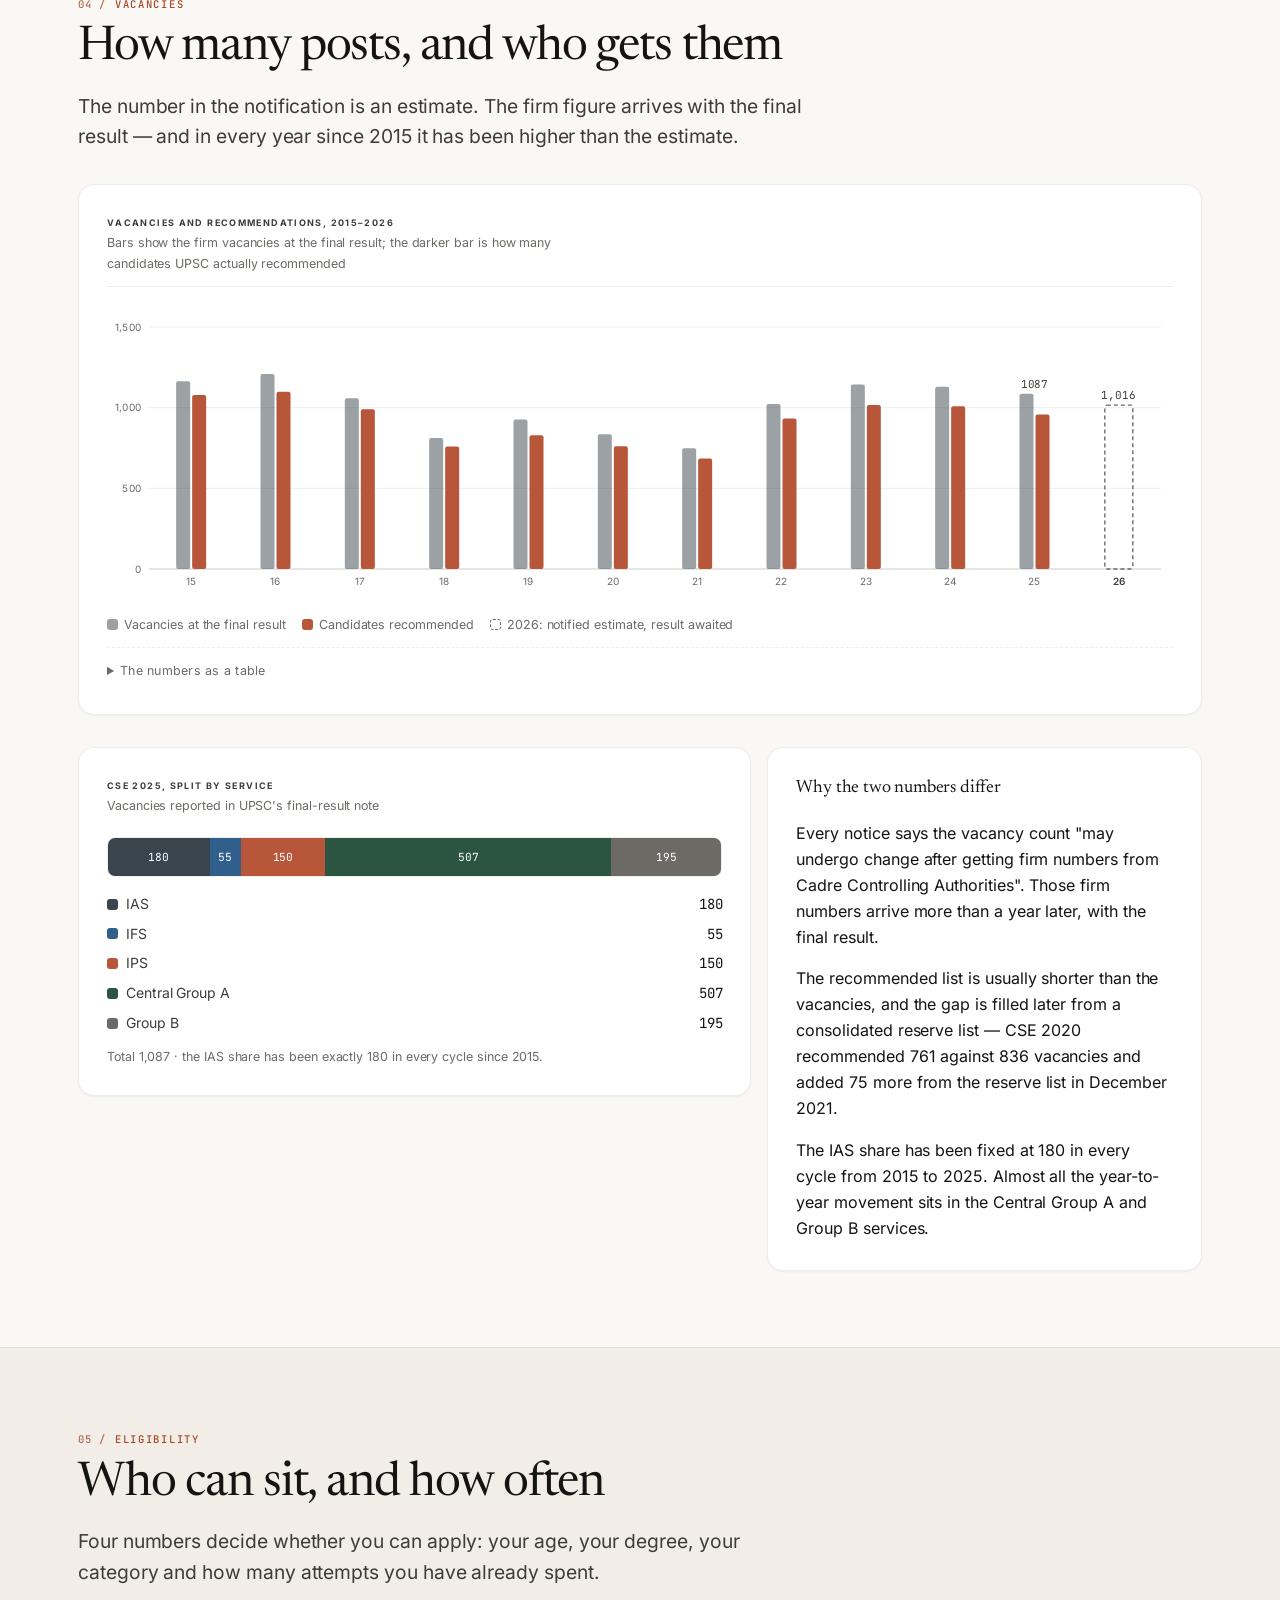
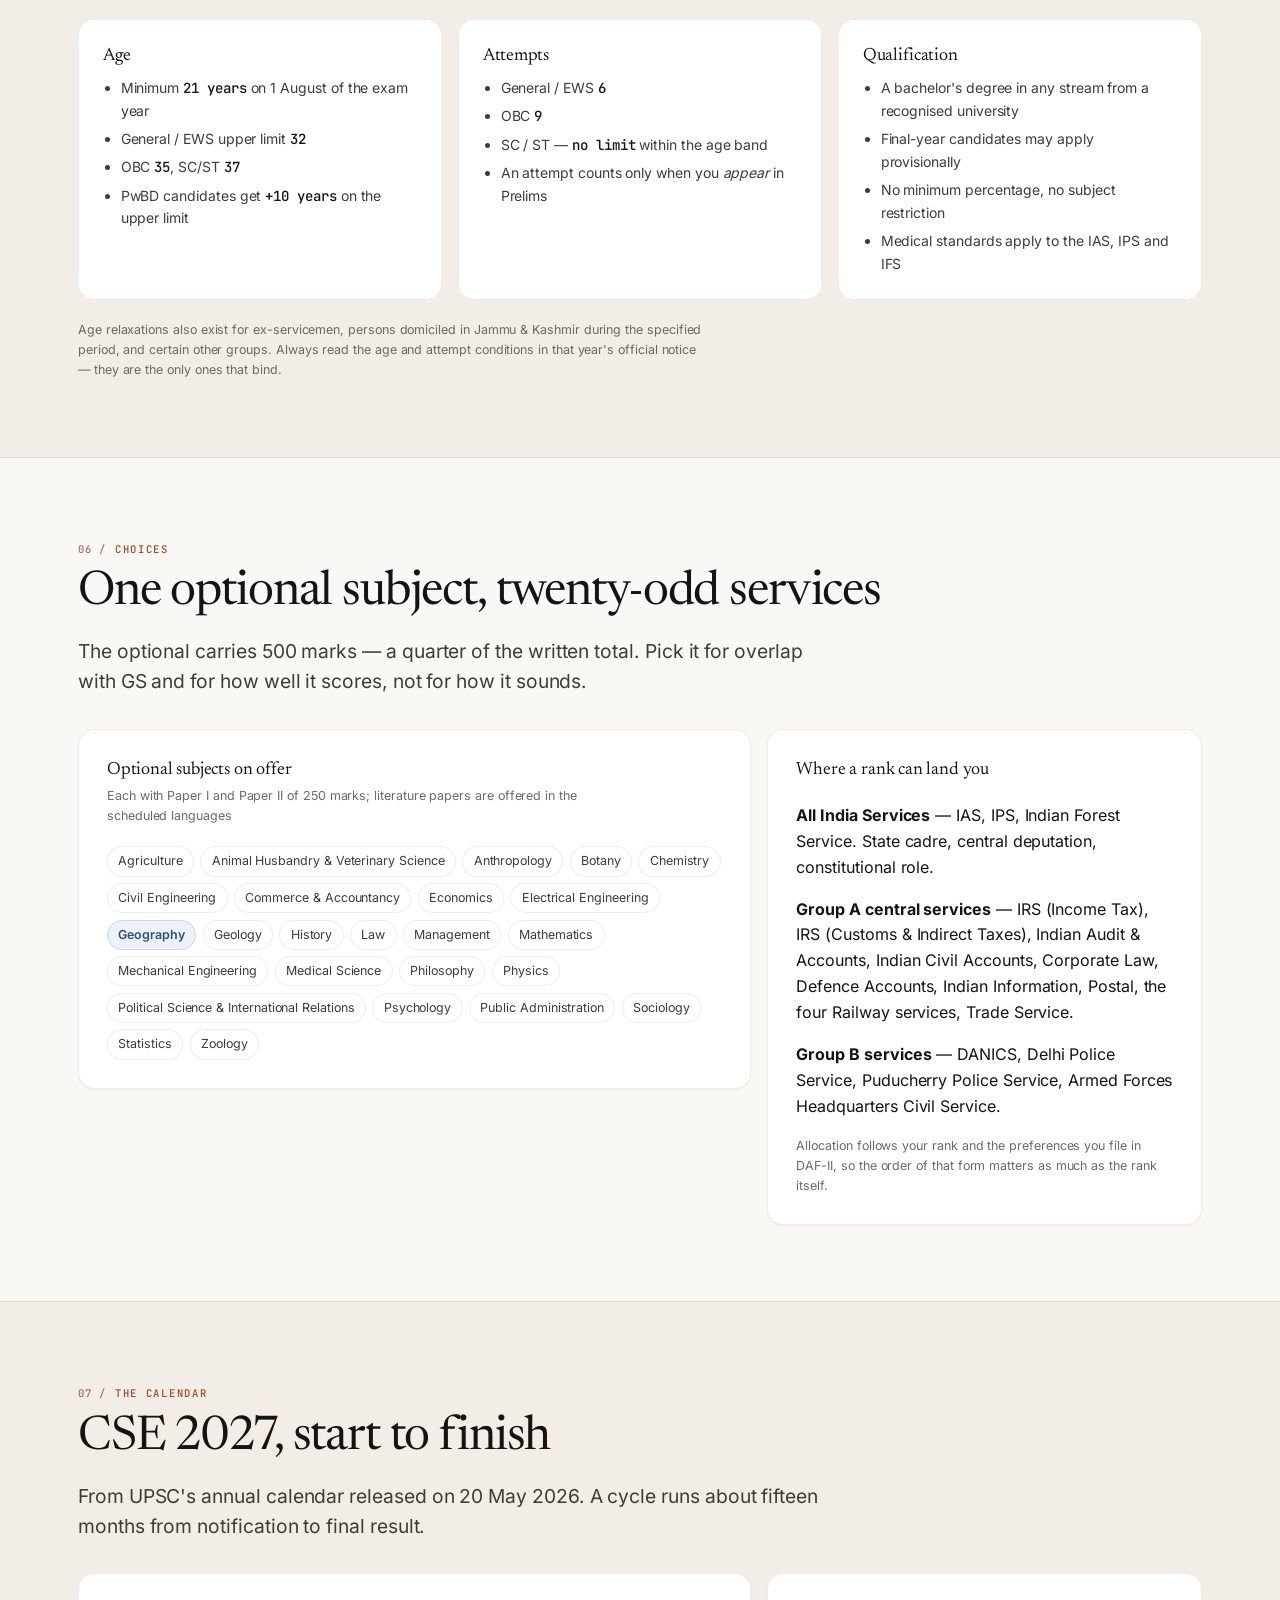
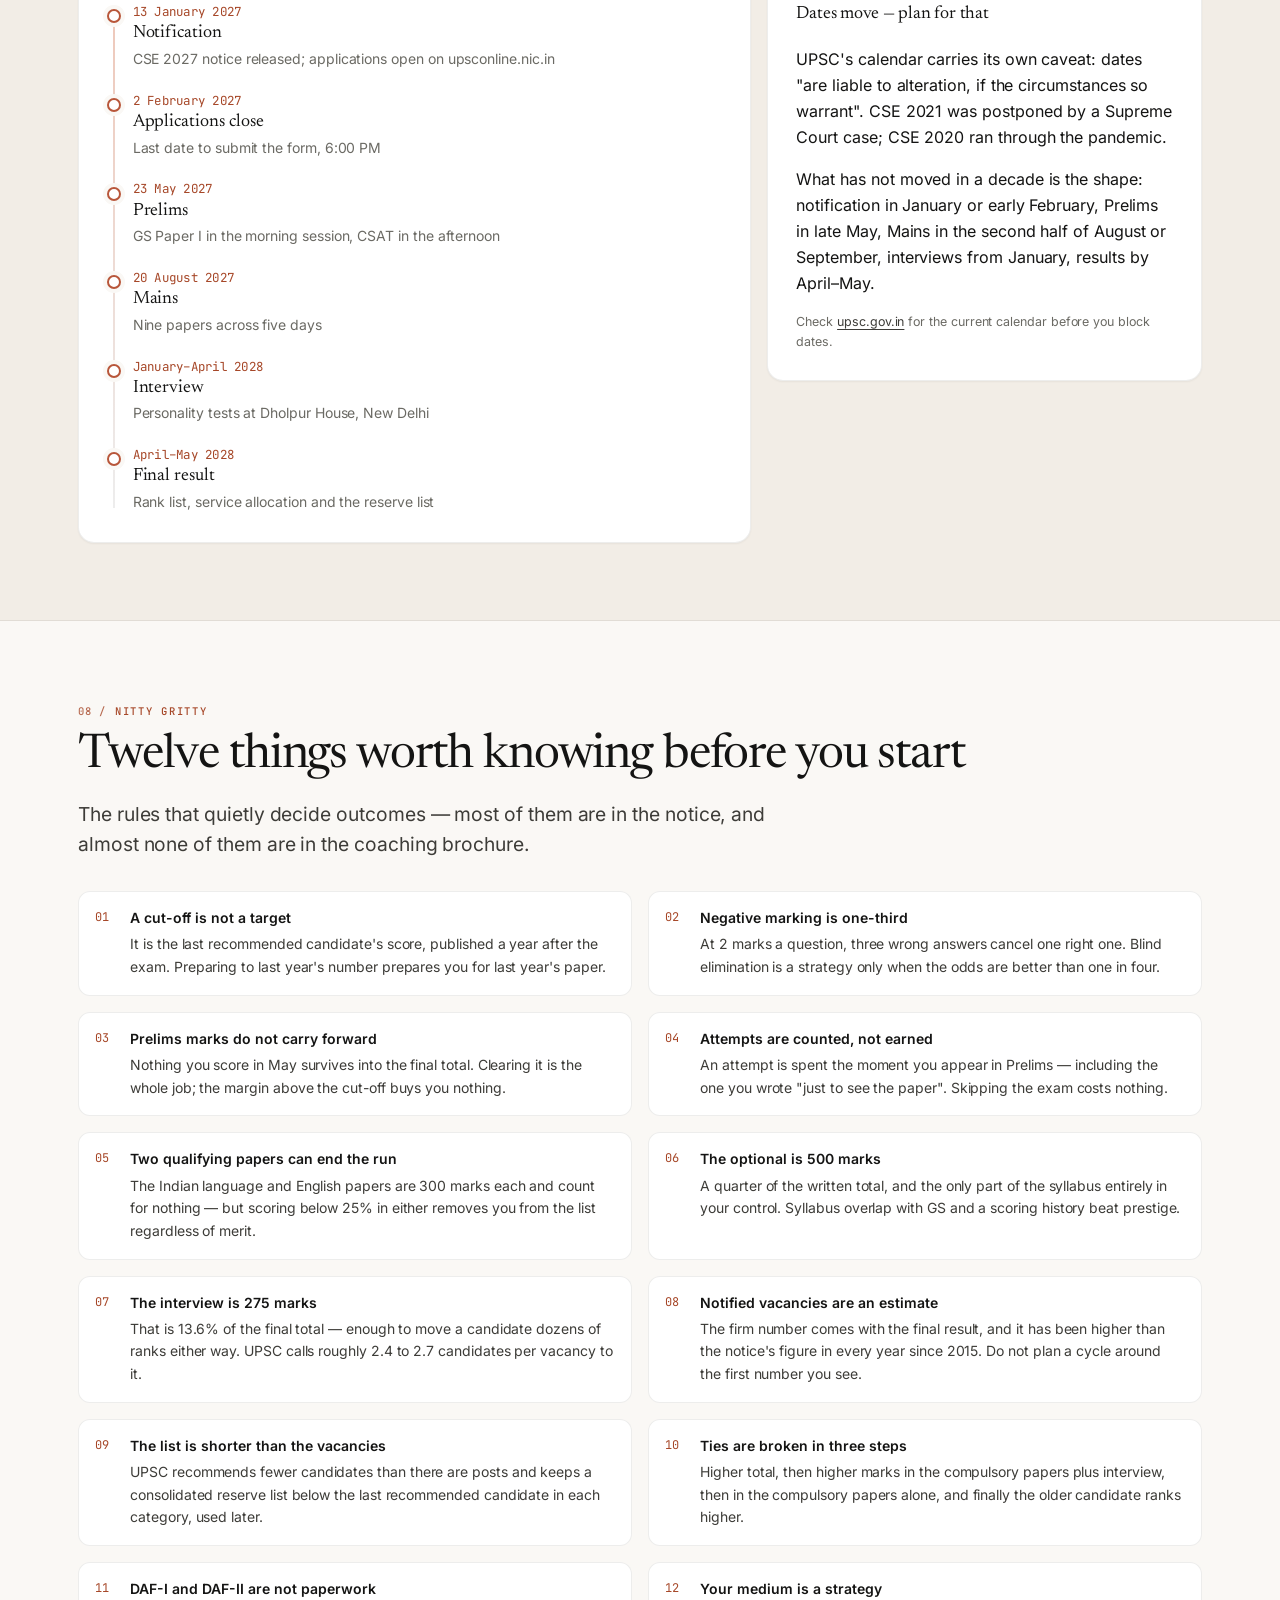
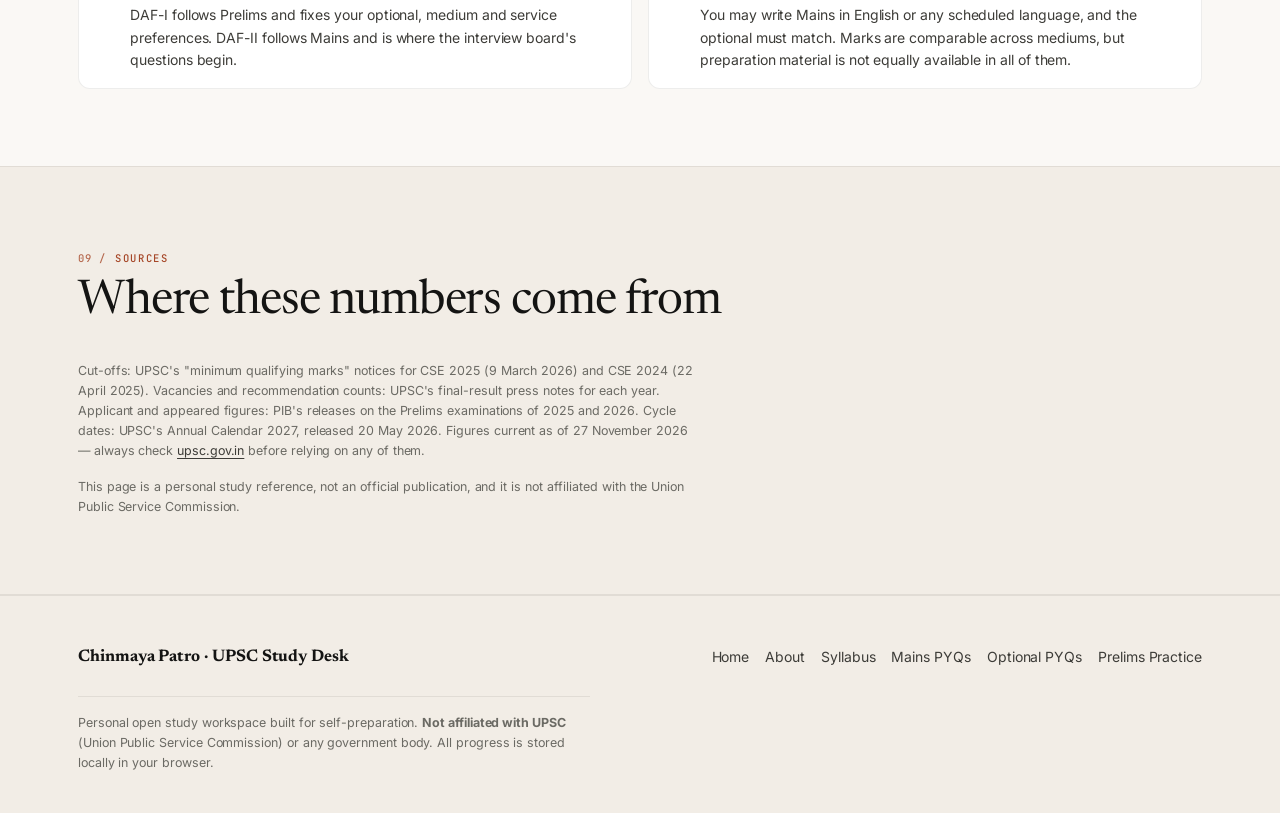
==== commit d891f758: "Prelims Practice: multi-year checkboxes in Custom Quiz Custom Quiz's single Exam Year dropdown becom" ====
--- a/about/index.html
+++ b/about/index.html
@@ -8,6 +8,7 @@
   <link rel="icon" type="image/svg+xml" href="../assets/img/favicon.svg">
   <link rel="canonical" href="https://chinmayapatro456.github.io/ias/about/">
   <meta name="theme-color" content="#FAF8F5">
+  <meta name="theme-color" content="#16130F" media="(prefers-color-scheme: dark)">
   <link rel="manifest" href="../manifest.json">
   <link rel="apple-touch-icon" href="../assets/img/icon-192.png">
   <meta property="og:type" content="website">
@@ -15,14 +16,15 @@
   <meta property="og:title" content="About the Exam — Chinmaya Patro UPSC Study Desk">
   <meta property="og:description" content="Exam pattern, marks, year-wise vacancies, cut-off trends and the CSE 2027 calendar — the whole Civil Services Examination in one page of charts.">
   <meta property="og:url" content="https://chinmayapatro456.github.io/ias/about/">
-  <meta property="og:image" content="https://chinmayapatro456.github.io/ias/assets/img/banner.webp">
-  <meta property="og:image:width" content="967">
-  <meta property="og:image:height" content="728">
-  <meta property="og:image:alt" content="Chinmaya Patro at the UPSC gate, Dholpur House, New Delhi">
+  <meta property="og:image" content="https://chinmayapatro456.github.io/ias/assets/img/banner-share.webp">
+  <meta property="og:image:type" content="image/webp">
+  <meta property="og:image:width" content="1200">
+  <meta property="og:image:height" content="630">
+  <meta property="og:image:alt" content="Chinmaya Patro — UPSC Civil Services Study Desk, Geography Optional">
   <meta name="twitter:card" content="summary_large_image">
   <meta name="twitter:title" content="About the Exam — Chinmaya Patro UPSC Study Desk">
   <meta name="twitter:description" content="Exam pattern, marks, year-wise vacancies, cut-off trends and the CSE 2027 calendar — the whole Civil Services Examination in one page of charts.">
-  <meta name="twitter:image" content="https://chinmayapatro456.github.io/ias/assets/img/banner.webp">
+  <meta name="twitter:image" content="https://chinmayapatro456.github.io/ias/assets/img/banner-share.webp">
 
   <link rel="preload" href="../assets/fonts/newsreader-normal-latin.woff2" as="font" type="font/woff2" crossorigin>
   <link rel="preload" href="../assets/fonts/inter-normal-latin.woff2" as="font" type="font/woff2" crossorigin>
@@ -31,13 +33,19 @@
     try {
       if (localStorage.getItem('cp_theme') === 'dark') {
         document.documentElement.setAttribute('data-theme', 'dark');
+        /* Keep the browser chrome dark from the first paint, not just after
+           theme.js runs. Both metas are set, so the colour wins whatever the
+           OS preference says. */
+        var m = document.querySelectorAll('meta[name="theme-color"]');
+        for (var i = 0; i < m.length; i++) m[i].setAttribute('content', '#16130F');
       }
     } catch (e) {}
   </script>
-  <link rel="stylesheet" href="../assets/css/fonts.css?v=20261127u">
-  <link rel="stylesheet" href="../assets/css/tokens.css?v=20261127u">
-  <link rel="stylesheet" href="../assets/css/base.css?v=20261127u">
-  <link rel="stylesheet" href="../assets/css/about.css?v=20261127u">
+  <link rel="stylesheet" href="../assets/css/fonts.css?v=20261127w">
+  <link rel="stylesheet" href="../assets/css/tokens.css?v=20261127w">
+  <link rel="stylesheet" href="../assets/css/base.css?v=20261127w">
+  <link rel="stylesheet" href="../assets/css/about.css?v=20261127w">
+  <link rel="stylesheet" href="../assets/css/print.css?v=20261127w" media="print">
 </head>
 <body class="page-about">
   <a class="skip-link" href="#main-content">Skip to main content</a>
@@ -129,6 +137,15 @@
   <main id="main-content">
     <section class="page-header">
       <div class="container intro">
+        <span class="stage-emblem" aria-hidden="true">
+          <svg viewBox="0 0 96 96" fill="none" stroke="currentColor" stroke-width="2.2"
+               stroke-linecap="round" stroke-linejoin="round" data-draw-svg focusable="false">
+            <g transform="translate(6 6) scale(2.1)">
+              <path data-draw-path d="M20 1.8c-8.2 0-14.9 6.5-14.9 14.5 0 10.3 11.9 20 13.8 21.5a1.7 1.7 0 0 0 2.2 0C23 36.3 34.9 26.6 34.9 16.3 34.9 8.3 28.2 1.8 20 1.8Z"></path>
+              <path data-draw-path d="M20 10.2a5.6 5.6 0 1 1 0 11.2a5.6 5.6 0 1 1 0-11.2"></path>
+            </g>
+          </svg>
+        </span>
         <span class="eyebrow">About · Civil Services Examination</span>
         <h1>The exam, <span class="accent">explained</span></h1>
         <p class="lead">
@@ -271,7 +288,7 @@
         </div>
 
         <!-- Marks architecture -->
-        <div class="card mt-8 reveal">
+        <div class="card chart-card mt-8 reveal">
           <div class="chart-head">
             <div>
               <h3 class="chart-title">Where the 2,025 marks sit</h3>
@@ -413,7 +430,7 @@
           </p>
         </div>
 
-        <div class="card reveal">
+        <div class="card chart-card reveal">
           <div class="chart-head">
             <div>
               <h3 class="chart-title">General-category cut-off, 2015–2025</h3>
@@ -460,7 +477,7 @@
         </div>
 
         <div class="split mt-8">
-          <div class="card reveal">
+          <div class="card chart-card reveal">
             <div class="chart-head">
               <div>
                 <h3 class="chart-title">Category gap, CSE 2025</h3>
@@ -541,7 +558,7 @@
           </p>
         </div>
 
-        <div class="card reveal">
+        <div class="card chart-card reveal">
           <div class="chart-head">
             <div>
               <h3 class="chart-title">Vacancies and recommendations, 2015–2026</h3>
@@ -582,7 +599,7 @@
         </div>
 
         <div class="split mt-8">
-          <div class="card reveal">
+          <div class="card chart-card reveal">
             <h3 class="chart-title">CSE 2025, split by service</h3>
             <p class="chart-sub">Vacancies reported in UPSC's final-result note</p>
             <div class="mt-5" id="service-split"></div>
@@ -929,7 +946,7 @@
     </section>
   </main>
 
-  <footer class="site-footer">
+  <footer class="site-footer site-footer--band">
     <div class="container footer-inner">
       <div class="footer-top">
         <span class="footer-brand">Chinmaya Patro · UPSC Study Desk</span>
@@ -948,10 +965,10 @@
     </div>
   </footer>
 
-  <script src="../data/about-data.js?v=20261127u" defer></script>
-  <script src="../assets/js/theme.js?v=20261127u" defer></script>
-  <script src="../assets/js/nav.js?v=20261127u" defer></script>
-  <script src="../assets/js/motion.js?v=20261127u" defer></script>
-  <script src="../assets/js/about.js?v=20261127u" defer></script>
+  <script src="../data/about-data.js?v=20261127w" defer></script>
+  <script src="../assets/js/theme.js?v=20261127w" defer></script>
+  <script src="../assets/js/nav.js?v=20261127w" defer></script>
+  <script src="../assets/js/motion.js?v=20261127w" defer></script>
+  <script src="../assets/js/about.js?v=20261127w" defer></script>
 </body>
 </html>
--- a/assets/css/print.css
+++ b/assets/css/print.css
@@ -0,0 +1,359 @@
+/* ==========================================================================
+   Print Stylesheet — Chinmaya Patro UPSC Study Desk
+   Depends on: assets/css/tokens.css, assets/css/base.css
+   Loaded with media="print" from every page, so it costs nothing on screen.
+
+   Two jobs:
+     1. Force the light palette, in black ink on white paper, whatever theme
+        the reader has chosen on screen. This is done by re-declaring the same
+        custom properties the components already read — no component is
+        re-styled here, so print can never drift from the design system.
+     2. Remove everything that only makes sense on a screen (navigation,
+        controls, sticky bars, skeletons) and keep the things a student would
+        actually print: the syllabus tree, the PYQ lists and the About charts.
+
+   Contrast: the pairs below are measured on white, and every one clears
+   WCAG 2.1 AA (>= 4.5:1 for body text) — see the comment beside each value.
+   ========================================================================== */
+
+@media print {
+  :root,
+  :root[data-theme="dark"] {
+    color-scheme: light;
+
+    /* Surfaces — white paper, one faint sand for inset panels */
+    --bg-page: #FFFFFF;
+    --bg-subtle: #F4F4F4;
+    --bg-card: #FFFFFF;
+    --bg-card-hover: #FFFFFF;
+    --bg-sand: #F4F4F4;
+    --bg-sand-deep: #EDEDED;
+    --page-rgb: 255, 255, 255;
+    --border-subtle: #C4C4C4;
+    --border-strong: #808080;
+    --border-warm: #B4B4B4;
+
+    /* Ink — pure black for body copy: 21:1 on white */
+    --ink-primary: #000000;
+    --ink-secondary: #1A1A1A;      /* 17.4:1 */
+    --ink-muted: #3D3D3D;          /* 10.9:1 */
+    --ink-on-accent: #FFFFFF;
+
+    /* Accent — darkened terracotta so links stay legible in ink */
+    --accent: #A64728;
+    --accent-hover: #8A3A20;
+    --accent-cta: #8A3A20;
+    --accent-cta-hover: #73301A;
+    --accent-ink: #7A3A22;         /* 8.6:1 on white */
+    --accent-soft: #F7F1EE;
+    --accent-border: #C9B4AB;
+
+    /* Stage triplets flatten to grey: a colour printer keeps the tints, a
+       mono printer still separates the stages by tone. */
+    --st-prelims-bg: #F7F1EE;
+    --st-prelims-border: #C9B4AB;
+    --st-prelims-ink: #7A3A22;     /* 8.6:1 */
+    --st-prelims-solid: #8A3A20;
+    --st-prelims-on-solid: #FFFFFF;/* 7.8:1 */
+
+    --st-mains-bg: #F2F2F2;
+    --st-mains-border: #B8B8B8;
+    --st-mains-ink: #222222;       /* 15.9:1 */
+    --st-mains-solid: #3A3A3A;
+    --st-mains-on-solid: #FFFFFF;  /* 11.4:1 */
+
+    --st-optional-bg: #F1F4F7;
+    --st-optional-border: #B6C6D6;
+    --st-optional-ink: #1F3E5C;    /* 11.0:1 */
+    --st-optional-solid: #33526E;
+    --st-optional-on-solid: #FFFFFF;/* 8.2:1 */
+
+    --stage-bg: var(--st-mains-bg);
+    --stage-border: var(--st-mains-border);
+    --stage-ink: var(--st-mains-ink);
+    --stage-solid: var(--st-mains-solid);
+    --stage-on-solid: var(--st-mains-on-solid);
+
+    /* Progress / success */
+    --sage-bg: #F0F0F0;
+    --sage-border: #B0B0B0;
+    --sage-ink: #1E3D2C;           /* 11.9:1 */
+
+    /* Charts */
+    --chart-ink: #333333;          /* 12.6:1 on white */
+    --chart-ink-soft: #D6D6D6;
+
+    /* The deep band becomes a ruled light band */
+    --band-bg: #FFFFFF;
+    --band-bg-deep: #FFFFFF;
+    --band-ink: #000000;
+    --band-muted: #333333;         /* 12.6:1 on white */
+    --band-line: #C4C4C4;
+    --band-accent: #7A3A22;
+
+    /* Surfaces that must stop being translucent */
+    --nav-bg: #FFFFFF;
+    --sheet-bg: #FFFFFF;
+    --indicator-bg: #FFFFFF;
+    --meter-track: #D6D6D6;
+    --highlight: #F1E4C6;
+    --shadow-xs: none;
+    --shadow-sm: none;
+    --shadow-md: none;
+    --shadow-lg: none;
+    --shadow-warm: none;
+    --shadow-lift: none;
+    --shadow-photo: none;
+  }
+
+  @page {
+    margin: 14mm 12mm;
+  }
+
+  html {
+    font-size: 11pt;
+    scroll-behavior: auto;
+  }
+
+  body {
+    background: #FFFFFF !important;
+    color: #000000;
+    overflow: visible;
+    transition: none;
+  }
+
+  /* ---- 1. Strip the screen-only chrome -------------------------------- */
+
+  .site-nav,
+  .nav-drawer,
+  .nav-backdrop,
+  .nav-toggle,
+  .theme-toggle,
+  .skip-link,
+  .mini-progress,
+  .today-strip,
+  .filterbar,
+  .filters-toggle,
+  .quiz-progressbar,
+  .quiz-timer-track,
+  .palette-panel,
+  .site-footer .footer-links,
+  .toast,
+  .skeleton,
+  .live-region,
+  .stage-emblem,
+  .chart-tabs,
+  .tab-indicator,
+  .notice-dismiss {
+    display: none !important;
+  }
+
+  /* Buttons and chips are controls; their labels still matter in a few
+     places, so they keep their text but lose the control affordance. */
+  .btn,
+  .btn-sm,
+  .chip,
+  .tab-btn,
+  .action-toggle,
+  .check-pill,
+  .palette-btn,
+  .legend-btn,
+  .density-toggle,
+  .freq-row,
+  .kbd-hint,
+  .q-tools-row,
+  .q-nav-row,
+  .backup-bar,
+  .import-label,
+  /* Form controls and their labels: an empty search box on paper is noise */
+  .input,
+  .select,
+  .search-wrap,
+  .syllabus-toolbar,
+  .field-label {
+    display: none !important;
+  }
+
+  .tabs {
+    display: none !important;
+  }
+
+  /* ---- 2. Keep the content, on paper --------------------------------- */
+
+  a {
+    color: #000000;
+    text-decoration: none;
+  }
+
+  /* Show the destination of a link only where it is not on this site. */
+  a[href^="http"]::after {
+    content: " (" attr(href) ")";
+    font-family: var(--font-mono);
+    font-size: 0.72em;
+    color: #3D3D3D;
+    word-break: break-all;
+  }
+
+  /* Cards and panels: hairline instead of shadow, never split across pages */
+  .card,
+  .chart-card,
+  .status-card,
+  .stage-card,
+  .mains-group,
+  .pyq-item,
+  .opt-card,
+  .question-stage,
+  .paper-block,
+  .about-table tr,
+  .funnel-row,
+  .quick-fact,
+  .fact-card,
+  .data-details,
+  .table-wrap,
+  .marks-bar,
+  .cat-row,
+  .service-bar,
+  .unit-details,
+  .syllabus-unit {
+    break-inside: avoid;
+    page-break-inside: avoid;
+    box-shadow: none !important;
+  }
+
+  .card,
+  .chart-card,
+  .mains-group,
+  .table-wrap {
+    border: 1px solid var(--border-subtle);
+    background: #FFFFFF;
+  }
+
+  /* The stage wash behind a page header costs ink and says nothing on paper */
+  .page-header {
+    background: none !important;
+    border-bottom: 1px solid var(--border-subtle);
+  }
+
+  .section--subtle,
+  .status-card,
+  .score-hero {
+    background: #FFFFFF !important;
+  }
+
+  /* Headings should not be orphaned at the foot of a page */
+  h1,
+  h2,
+  h3,
+  h4 {
+    break-after: avoid;
+    page-break-after: avoid;
+  }
+
+  /* ---- 3. Expand every <details>, so nothing is hidden on paper ------- */
+
+  details,
+  details[open] {
+    display: block;
+  }
+
+  details > summary {
+    display: none;
+  }
+
+  details > *:not(summary),
+  details > summary + * {
+    display: block !important;
+  }
+
+  /* Chrome/Safari 131+ hide non-open content on the ::details-content box
+     rather than on the children; force it visible as well. */
+  details::details-content {
+    content-visibility: visible !important;
+    display: block !important;
+    height: auto !important;
+  }
+
+  /* ---- 4. Charts stay readable in ink -------------------------------- */
+
+  .chart-canvas svg {
+    width: 100%;
+    height: auto;
+    overflow: visible;
+  }
+
+  .chart-grid-line {
+    stroke: #C4C4C4 !important;
+  }
+
+  .chart-axis-line {
+    stroke: #808080 !important;
+  }
+
+  .chart-tooltip {
+    display: none !important;
+  }
+
+  /* Animations are meaningless on paper: land everything on its end state. */
+  .reveal,
+  .js-motion .reveal {
+    opacity: 1 !important;
+    transform: none !important;
+    transition: none !important;
+  }
+
+  [data-draw-svg] path[data-draw-path] {
+    stroke-dasharray: none !important;
+    stroke-dashoffset: 0 !important;
+    transition: none !important;
+  }
+
+  .meter-fill,
+  .funnel-fill,
+  .cat-fill,
+  .marks-seg,
+  .service-seg,
+  .quiz-progressbar-fill {
+    transition: none !important;
+  }
+
+  /* ---- 5. Footer: the bookend still closes the sheet ----------------- */
+
+  .site-footer {
+    border-top: 1px solid var(--border-subtle);
+    background: #FFFFFF !important;
+    background-image: none !important;
+    color: #3D3D3D !important;
+    padding-block: 12pt 0;
+    font-size: 8.5pt;
+  }
+
+  .site-footer .footer-brand,
+  .site-footer .footer-disclaimer strong {
+    color: #000000 !important;
+  }
+
+  .site-footer .footer-disclaimer,
+  .site-footer .footer-credit {
+    color: #3D3D3D !important;
+    border-top-color: var(--border-subtle) !important;
+  }
+
+  /* ---- 6. The 404 shell --------------------------------------------- */
+
+  .not-found {
+    padding: 0;
+  }
+
+  .not-found-card {
+    border: 1px solid var(--border-subtle);
+    box-shadow: none;
+  }
+
+  .nf-map {
+    display: none !important;
+  }
+
+  .nf-btn {
+    display: none !important;
+  }
+}
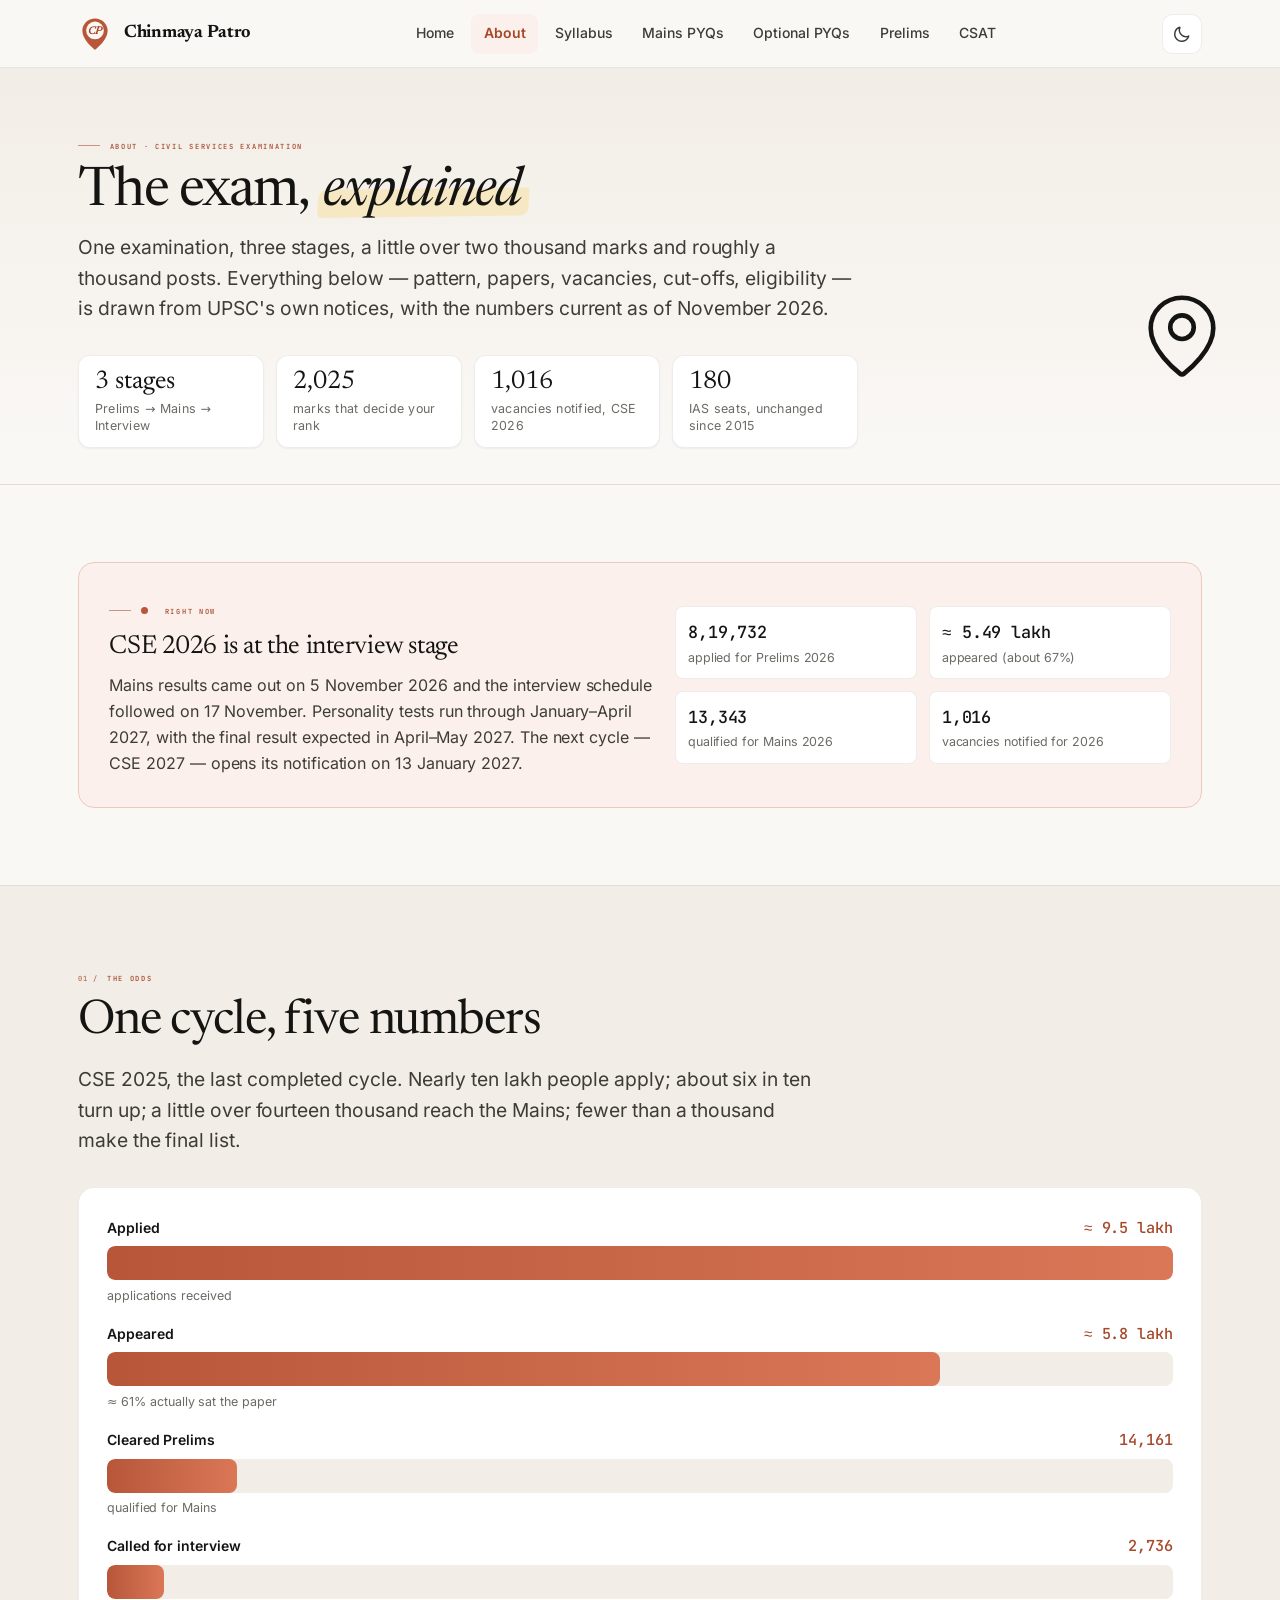
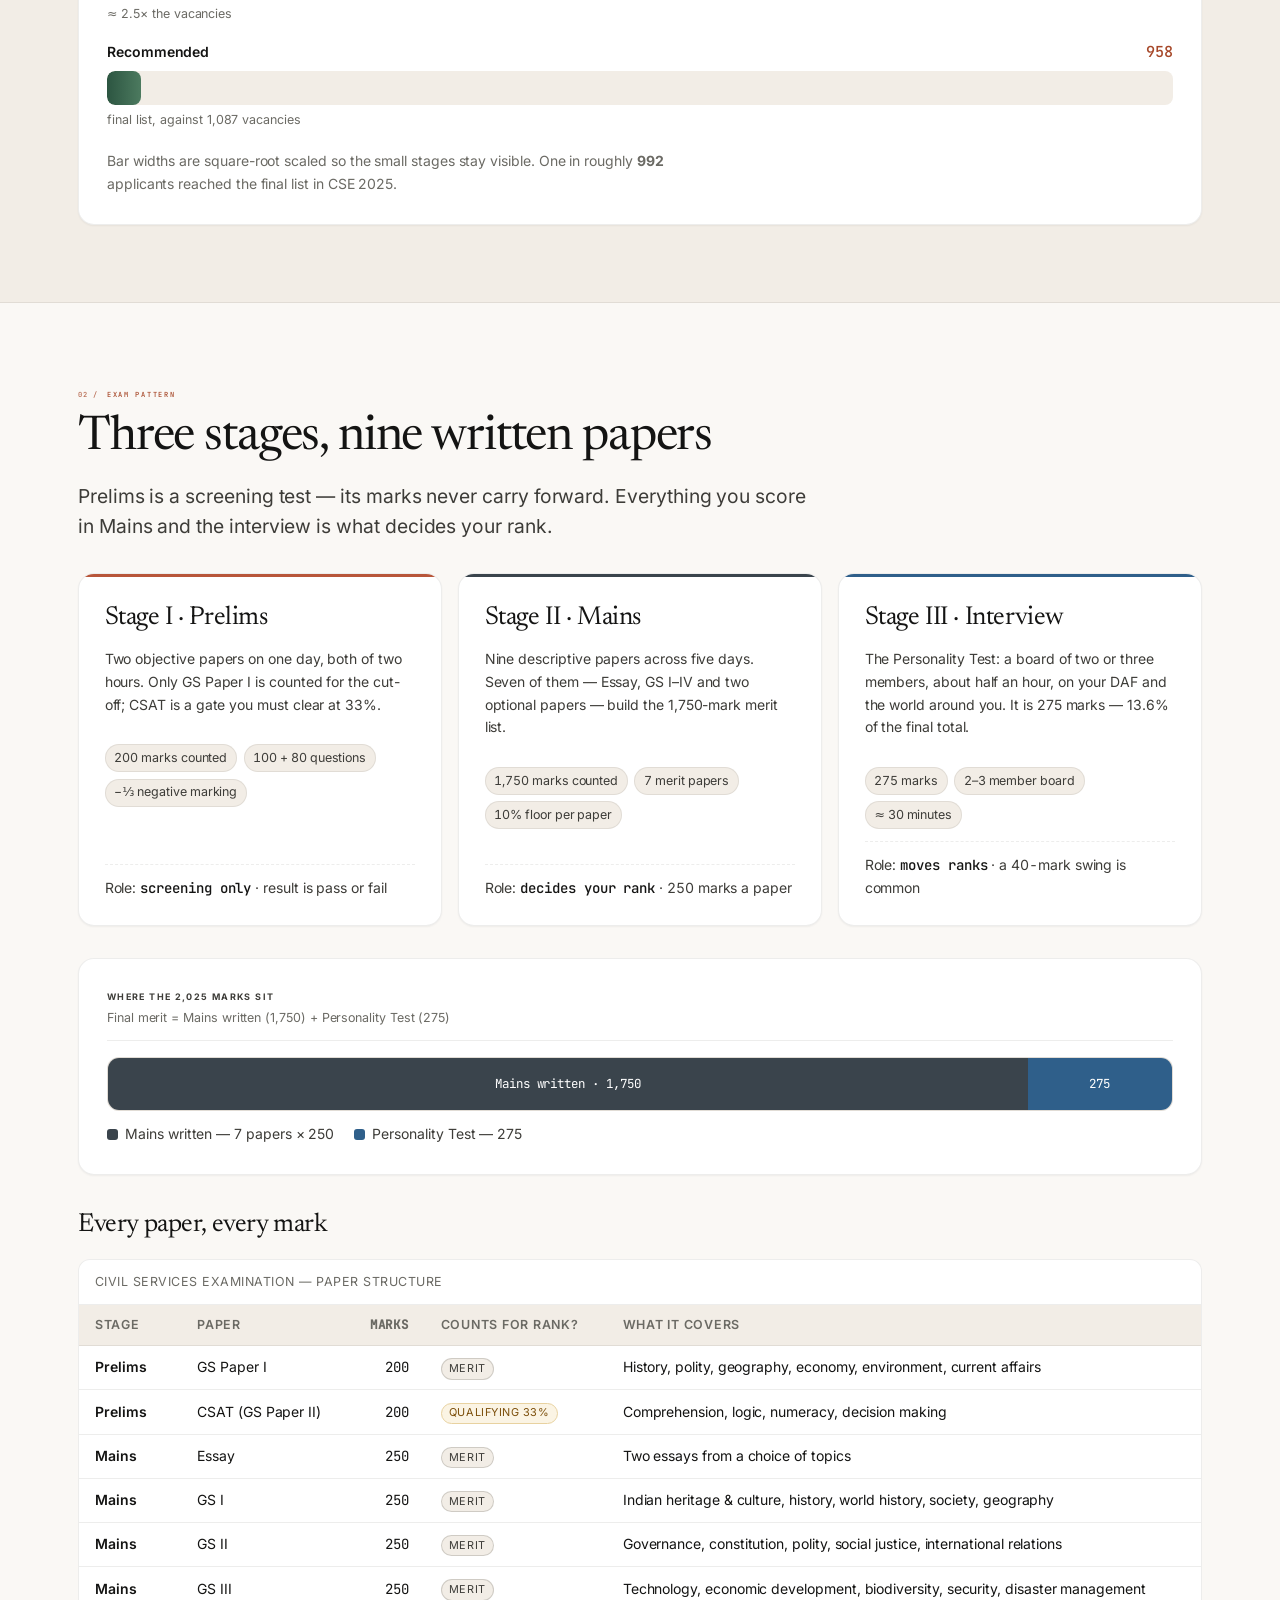
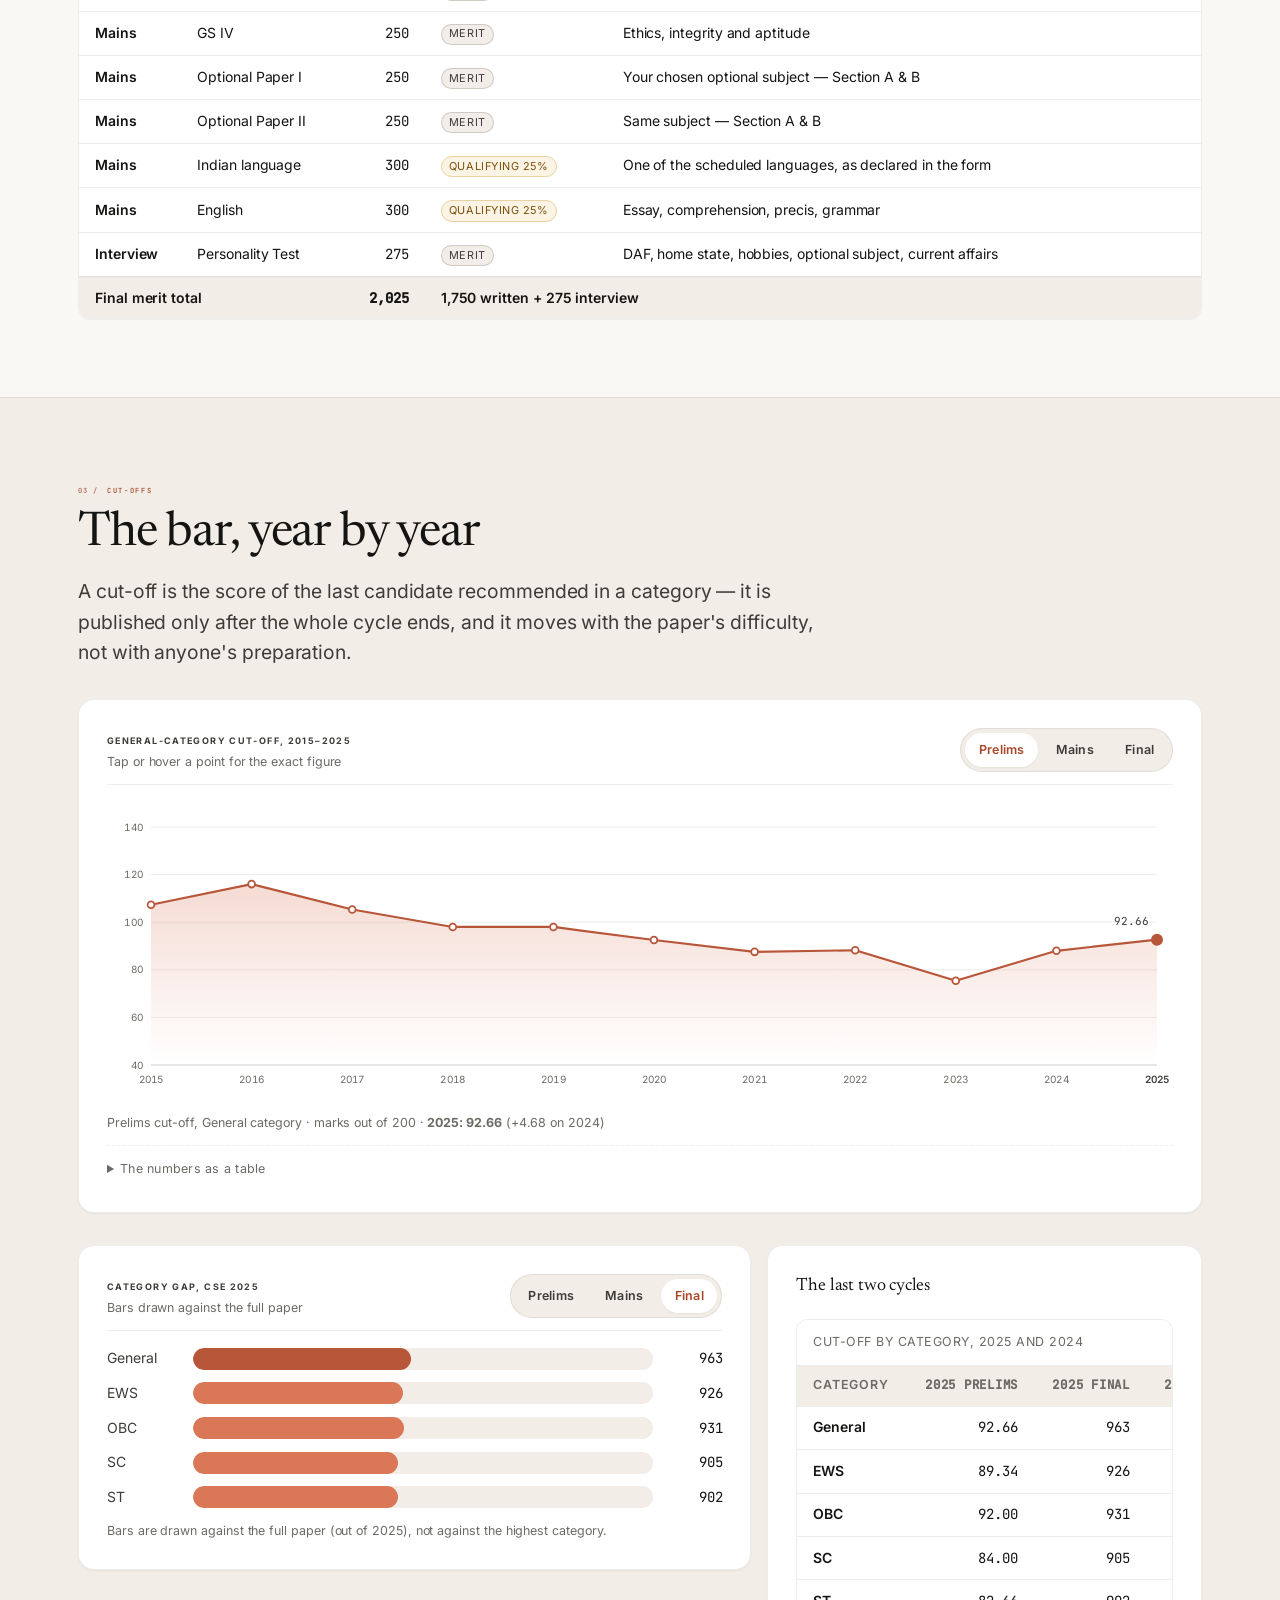
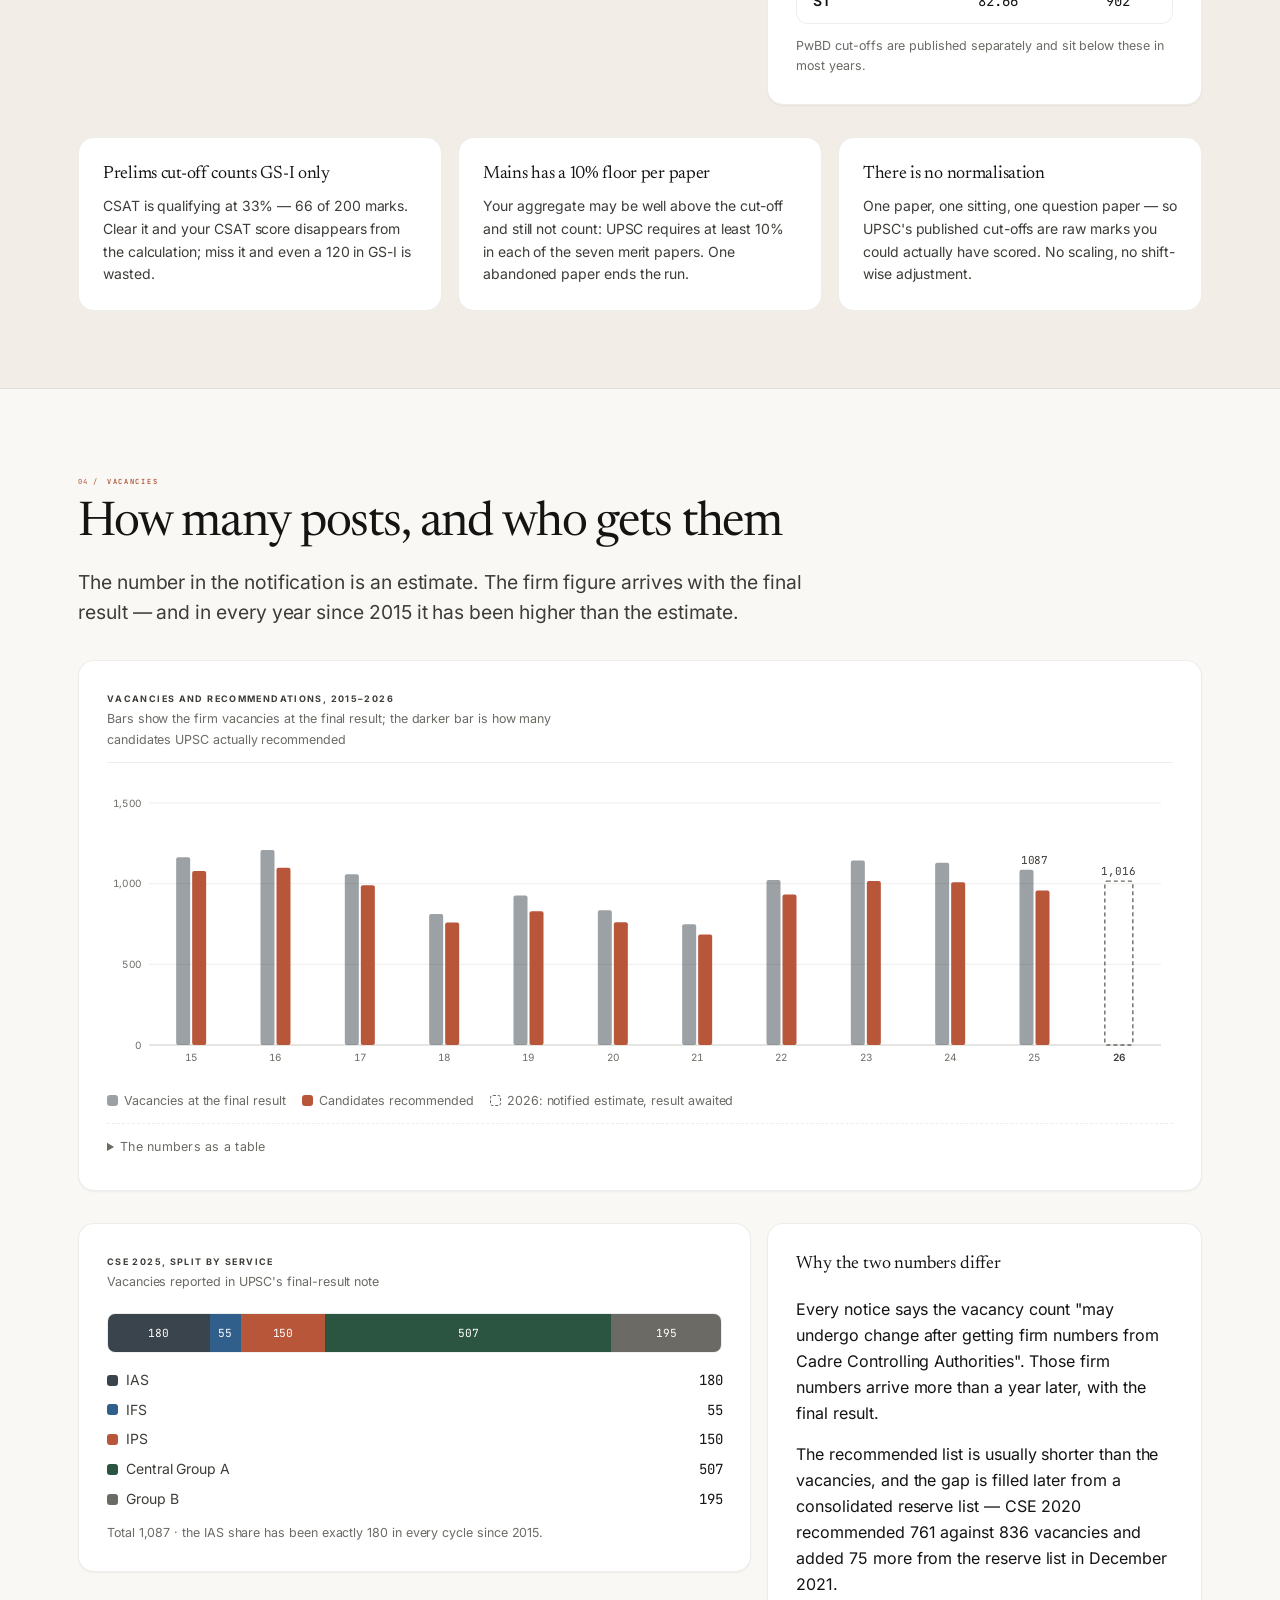
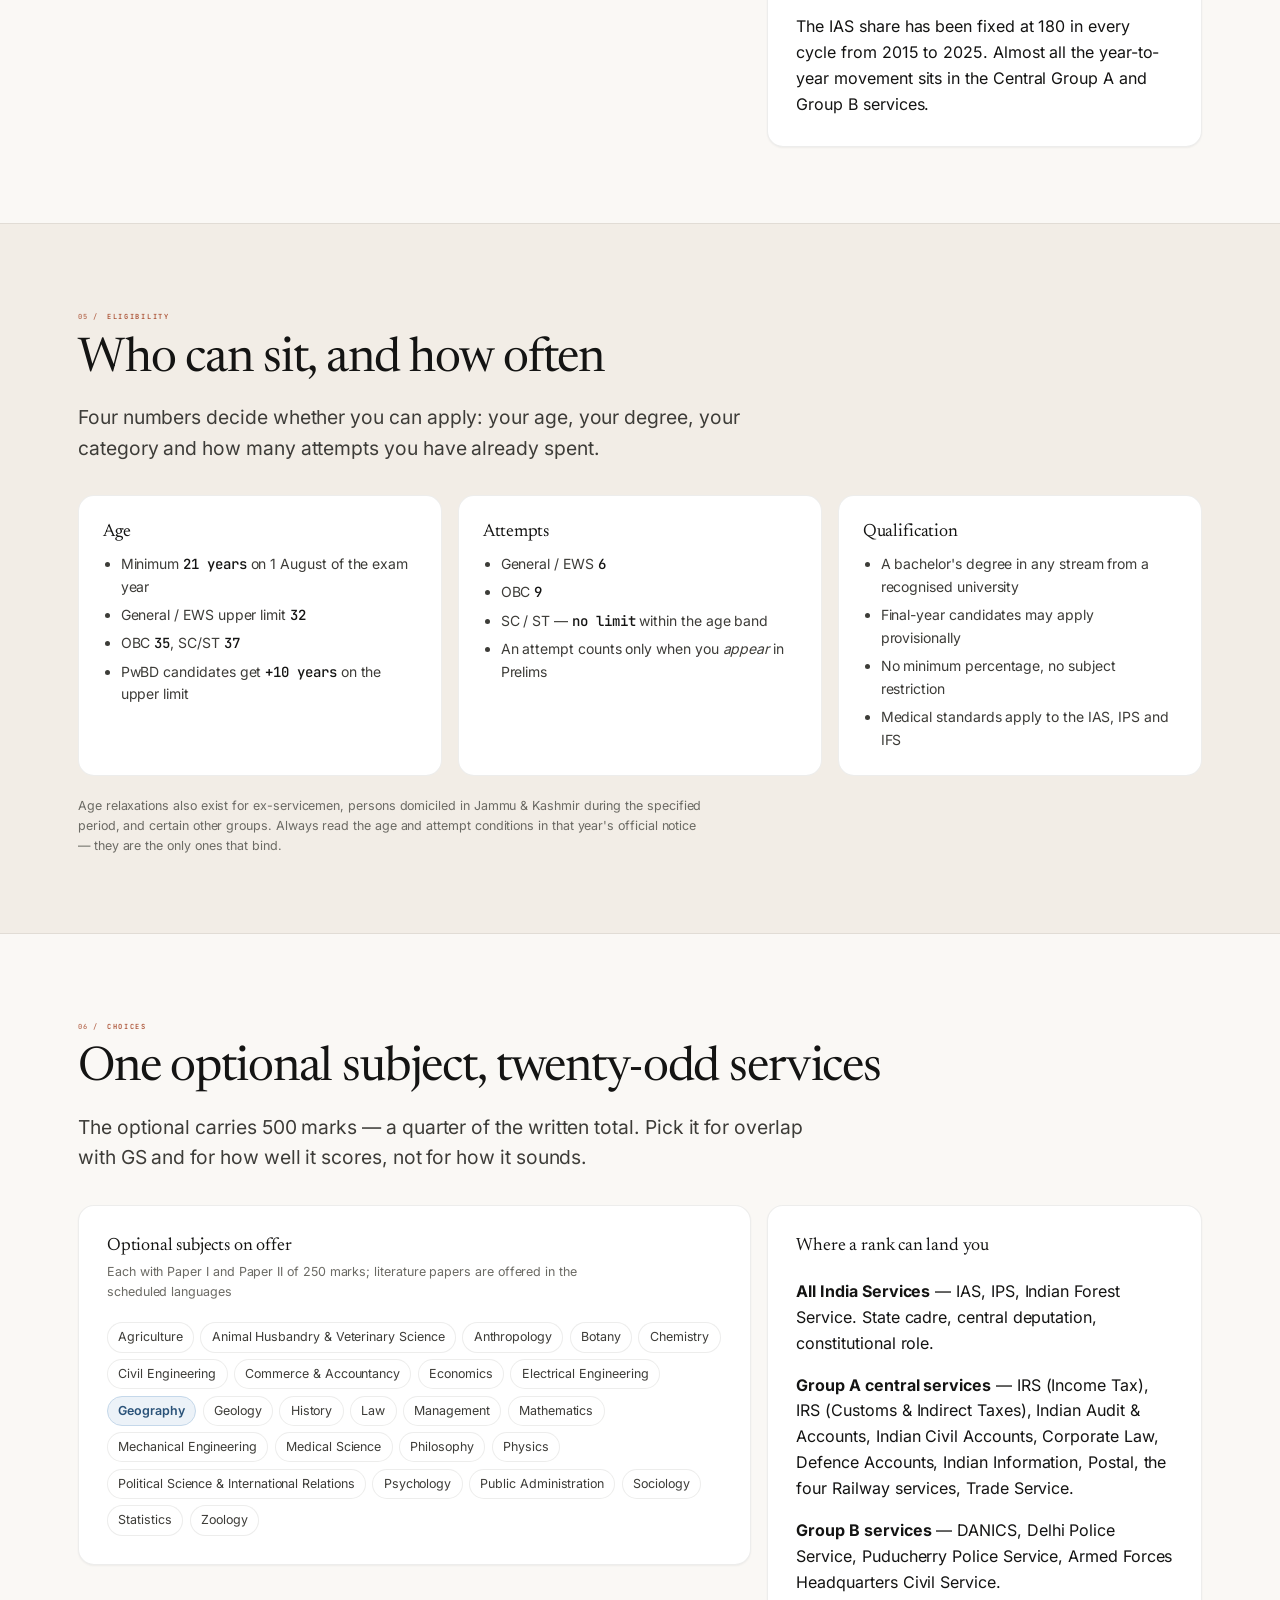
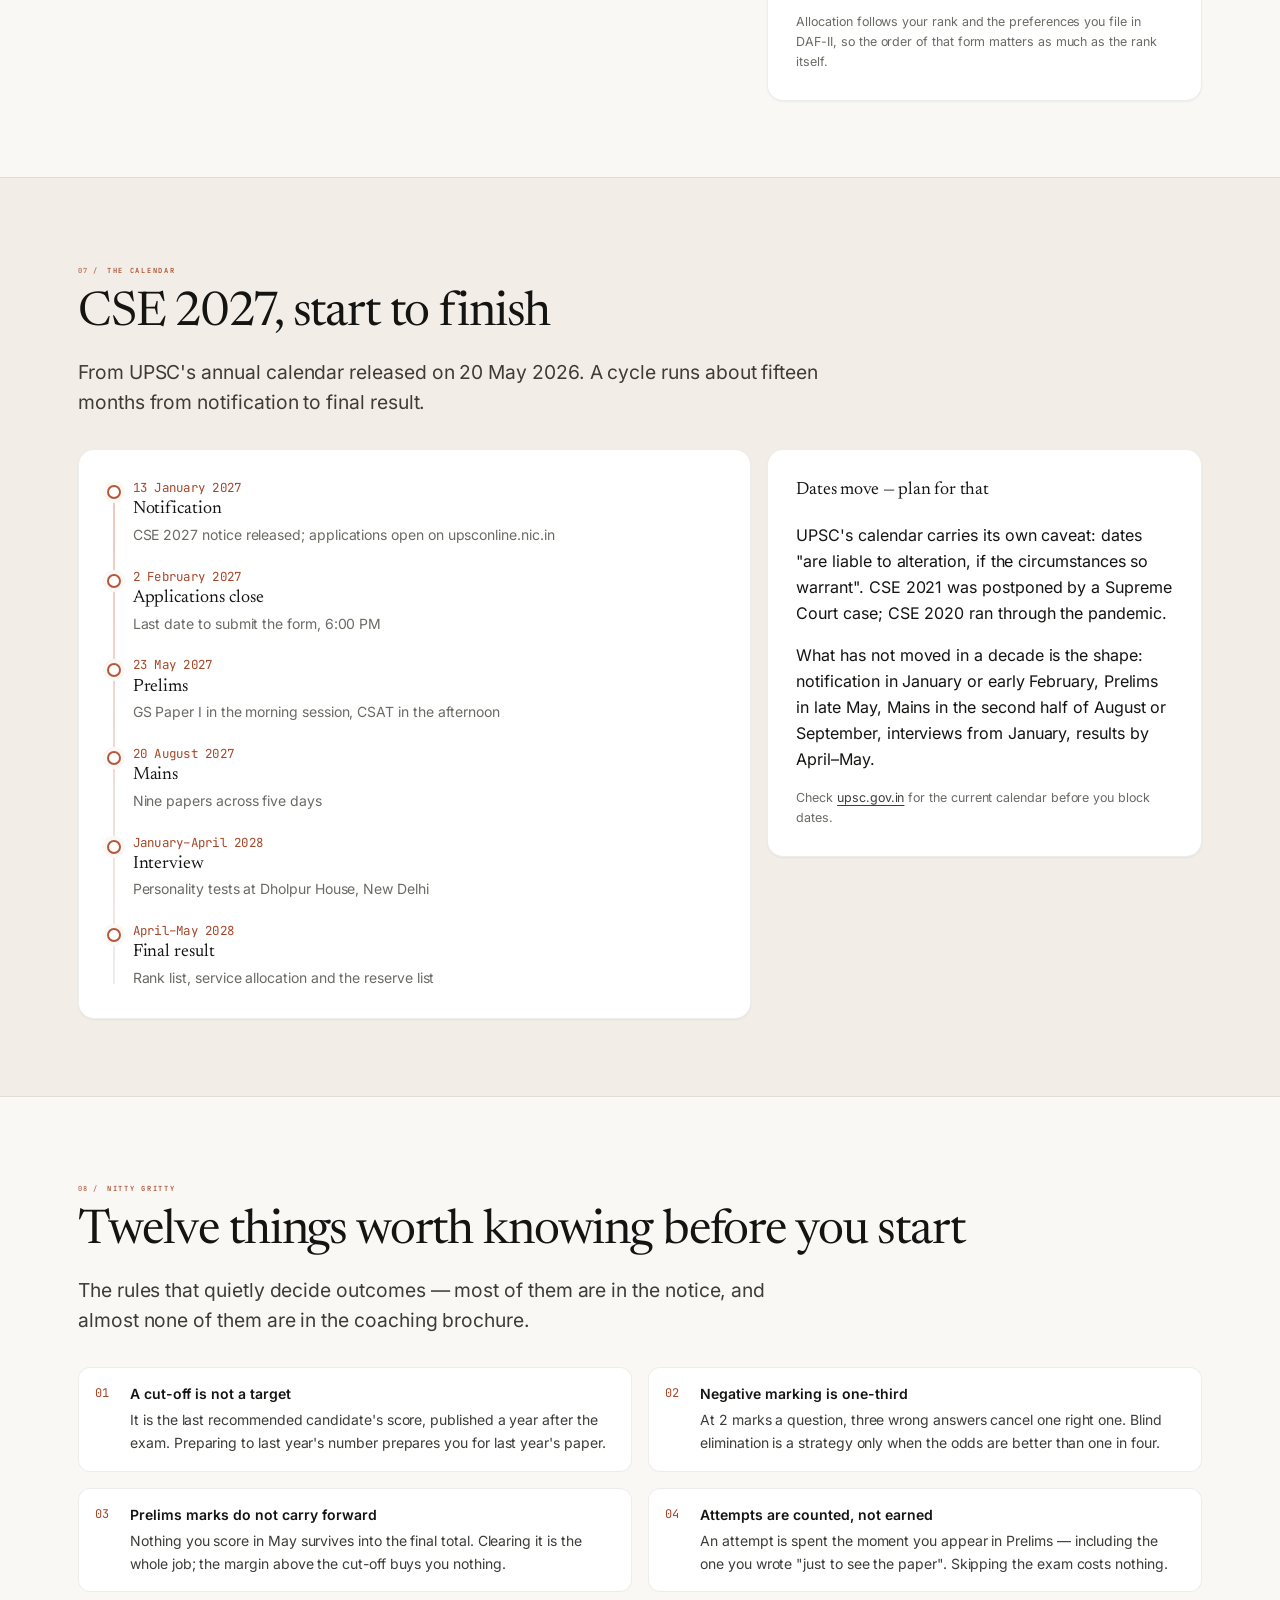
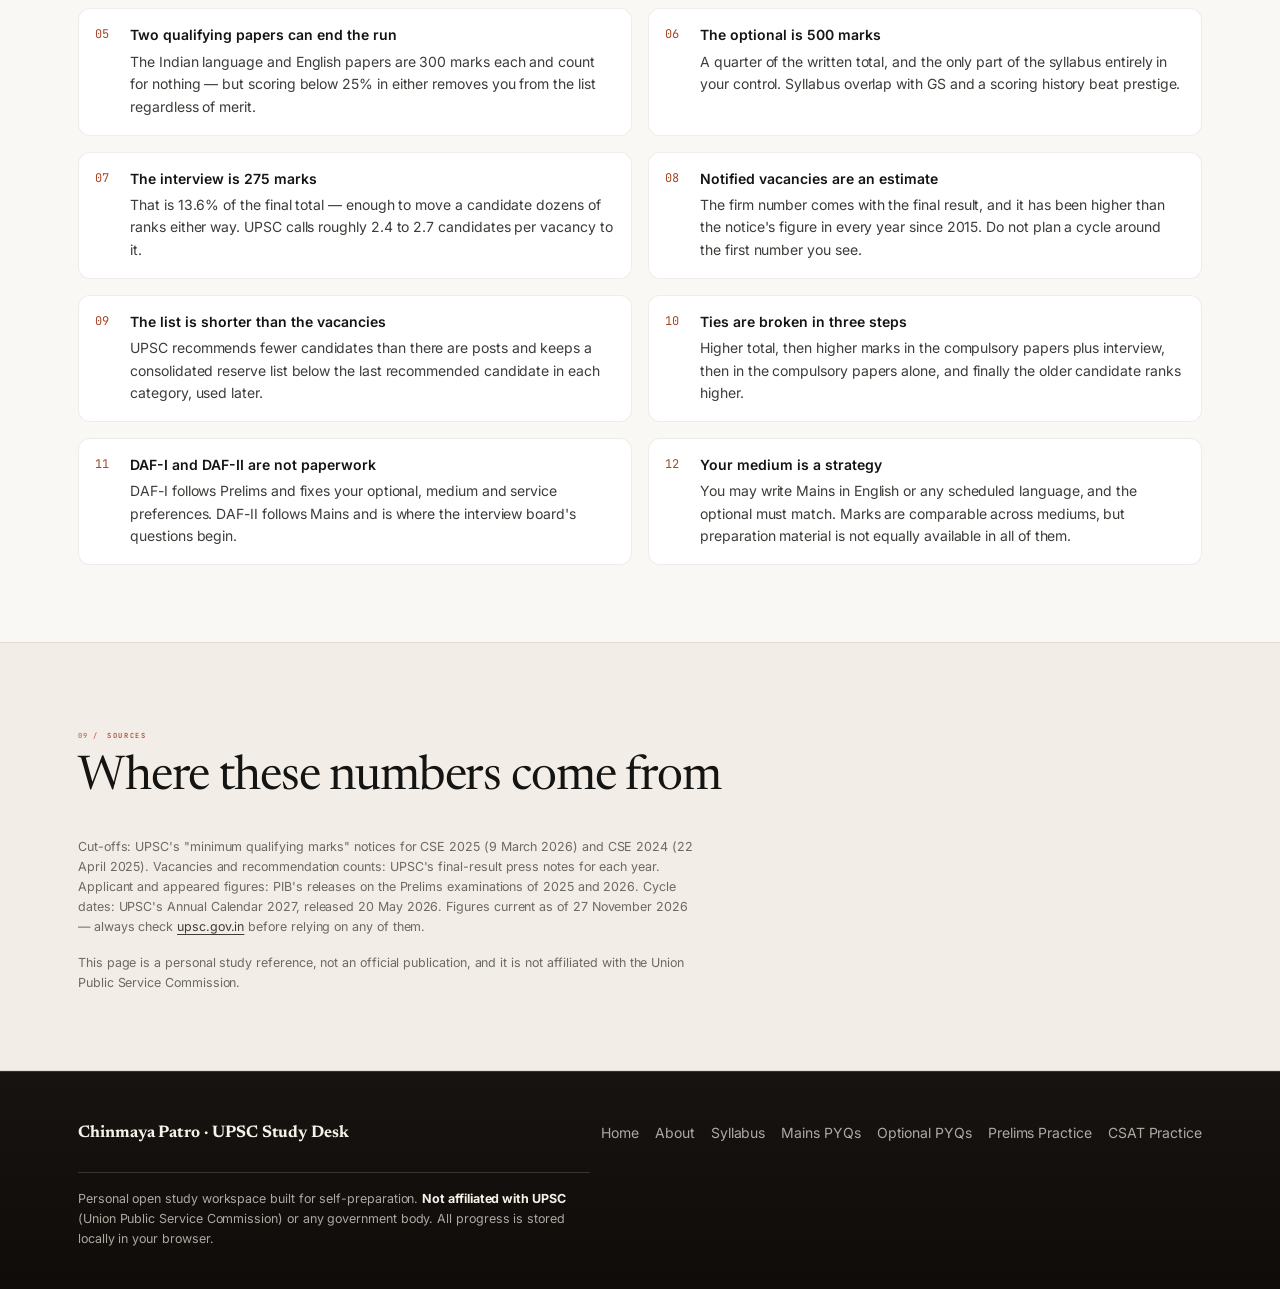
==== commit 0774554a: "New page: CSAT Practice — full-length papers and sectional tests 1,096 CSAT questions (2011-2026) pa" ====
--- a/about/index.html
+++ b/about/index.html
@@ -41,11 +41,11 @@
       }
     } catch (e) {}
   </script>
-  <link rel="stylesheet" href="../assets/css/fonts.css?v=20261127w">
-  <link rel="stylesheet" href="../assets/css/tokens.css?v=20261127w">
-  <link rel="stylesheet" href="../assets/css/base.css?v=20261127w">
-  <link rel="stylesheet" href="../assets/css/about.css?v=20261127w">
-  <link rel="stylesheet" href="../assets/css/print.css?v=20261127w" media="print">
+  <link rel="stylesheet" href="../assets/css/fonts.css?v=20261127x">
+  <link rel="stylesheet" href="../assets/css/tokens.css?v=20261127x">
+  <link rel="stylesheet" href="../assets/css/base.css?v=20261127x">
+  <link rel="stylesheet" href="../assets/css/about.css?v=20261127x">
+  <link rel="stylesheet" href="../assets/css/print.css?v=20261127x" media="print">
 </head>
 <body class="page-about">
   <a class="skip-link" href="#main-content">Skip to main content</a>
@@ -70,7 +70,8 @@
           <li><a class="nav-link" href="../syllabus/index.html">Syllabus</a></li>
           <li><a class="nav-link" href="../mains-pyqs/index.html">Mains PYQs</a></li>
           <li><a class="nav-link" href="../optional-pyqs/index.html">Optional PYQs</a></li>
-          <li><a class="nav-link" href="../prelims-practice/index.html">Prelims Practice</a></li>
+          <li><a class="nav-link" href="../prelims-practice/index.html">Prelims</a></li>
+          <li><a class="nav-link" href="../csat-practice/index.html">CSAT</a></li>
         </ul>
       </nav>
 
@@ -131,6 +132,7 @@
       <li><a class="nav-link" href="../mains-pyqs/index.html">Mains PYQs</a></li>
       <li><a class="nav-link" href="../optional-pyqs/index.html">Optional PYQs</a></li>
       <li><a class="nav-link" href="../prelims-practice/index.html">Prelims Practice</a></li>
+      <li><a class="nav-link" href="../csat-practice/index.html">CSAT Practice</a></li>
     </ul>
   </nav>
 
@@ -957,6 +959,7 @@
           <li><a href="../mains-pyqs/index.html">Mains PYQs</a></li>
           <li><a href="../optional-pyqs/index.html">Optional PYQs</a></li>
           <li><a href="../prelims-practice/index.html">Prelims Practice</a></li>
+          <li><a href="../csat-practice/index.html">CSAT Practice</a></li>
         </ul>
       </div>
       <p class="footer-disclaimer">
@@ -965,10 +968,10 @@
     </div>
   </footer>
 
-  <script src="../data/about-data.js?v=20261127w" defer></script>
-  <script src="../assets/js/theme.js?v=20261127w" defer></script>
-  <script src="../assets/js/nav.js?v=20261127w" defer></script>
-  <script src="../assets/js/motion.js?v=20261127w" defer></script>
-  <script src="../assets/js/about.js?v=20261127w" defer></script>
+  <script src="../data/about-data.js?v=20261127x" defer></script>
+  <script src="../assets/js/theme.js?v=20261127x" defer></script>
+  <script src="../assets/js/nav.js?v=20261127x" defer></script>
+  <script src="../assets/js/motion.js?v=20261127x" defer></script>
+  <script src="../assets/js/about.js?v=20261127x" defer></script>
 </body>
 </html>
--- a/assets/css/base.css
+++ b/assets/css/base.css
@@ -269,6 +269,18 @@
   opacity: 0.8;
 }
 
+/* True small caps where the engine can synthesise them from Inter's caps:
+   lowercase becomes small caps instead of being flattened to uppercase, so
+   the label keeps a typographic hierarchy at 11px. The letter-spacing stays
+   either way; browsers without font-variant-caps keep the uppercase form.
+   Colour is unchanged: --accent-ink is 5.9:1 on ivory / 9.6:1 in dark. */
+@supports (font-variant-caps: all-small-caps) {
+  .eyebrow {
+    font-variant-caps: all-small-caps;
+    text-transform: none;
+  }
+}
+
 /* Layout Containers
    ========================================================================== */
 
@@ -309,6 +321,56 @@
 
 .page-header .lead {
   max-width: 65ch;
+}
+
+/* Stage emblem — a small right-aligned mark that says which stage you are on
+   without another colour. Inline SVG only (no raster assets), stroked in
+   --stage-ink at reduced opacity so it reads as a watermark beside the title
+   and never competes with it. Hidden below 900px, where the header has no
+   spare column; if the <svg> is removed the wrapper renders nothing at all.
+   Decorative, so it is aria-hidden and carries no contrast obligation — at
+   0.28 opacity --stage-ink composites to roughly 1.6:1 against --stage-bg. */
+.page-header .container {
+  position: relative;
+}
+
+.stage-emblem {
+  display: none;
+  position: absolute;
+  top: 50%;
+  right: 0;
+  width: clamp(64px, 8vw, 96px);
+  transform: translateY(-50%);
+  color: var(--stage-ink);
+  opacity: 0.28;
+  pointer-events: none;
+  user-select: none;
+}
+
+@media (min-width: 900px) {
+  .stage-emblem {
+    display: block;
+  }
+}
+
+.stage-emblem svg {
+  width: 100%;
+  height: auto;
+  overflow: visible;
+}
+
+/* One-time draw-in, driven by the existing [data-draw-svg] observer in
+   assets/js/motion.js (it sets stroke-dasharray/offset, then .is-drawn and
+   offset 0 on intersection). Gated on .js-motion, so a no-JS page shows the
+   finished emblem, and fully off under prefers-reduced-motion. */
+.js-motion .stage-emblem svg path[data-draw-path] {
+  transition: stroke-dashoffset 1200ms var(--ease-out);
+}
+
+@media (prefers-reduced-motion: reduce) {
+  .js-motion .stage-emblem svg path[data-draw-path] {
+    transition: none;
+  }
 }
 
 /* Sticky Top Navigation & Mobile Drawer
@@ -593,7 +655,10 @@
   background: var(--bg-sand);
 }
 
-@media (min-width: 768px) {
+/* The desktop link strip needs room for seven items, so it starts at 860px
+   rather than 768px — below that the drawer carries the same links and every
+   target stays 44px. (Raised when CSAT Practice joined the nav.) */
+@media (min-width: 860px) {
   .nav-links {
     display: flex;
   }
@@ -839,13 +904,28 @@
   color: var(--ink-primary);
 }
 
+/* An active chip is a filled stage chip, not an ink chip: the page's own
+   stage colour carries the selection, so Prelims reads terracotta, Mains
+   slate and Optional sky in the same component. Label contrast on the fill:
+   light 4.74:1 / 9.95:1 / 6.72:1, dark 4.55:1 / 5.20:1 / 6.09:1 (all AA).
+   The segmented controls below override this with their own pill treatment. */
 .chip.is-active,
 .chip[aria-pressed="true"] {
-  background-color: var(--accent-soft);
-  border-color: var(--accent-border);
-  color: var(--accent-ink);
+  background-color: var(--stage-solid);
+  border-color: var(--stage-solid);
+  color: var(--stage-on-solid);
   font-weight: 600;
   box-shadow: var(--shadow-xs);
+}
+
+/* Filter chip row — one shared component for Mains and Optional, which used
+   to carry their own (slightly different) row rules. */
+.chip-row,
+.topic-chips {
+  display: flex;
+  flex-wrap: wrap;
+  align-items: center;
+  gap: var(--space-2);
 }
 
 .chip:focus-visible {
@@ -1066,7 +1146,11 @@
   color: var(--warning-ink);
   font-size: var(--text-sm);
   line-height: 1.5;
-  max-width: 78ch;
+  /* Measured in em, not ch: a ch here is the width of "0" in whatever font is
+     loaded, so the box grew ~77px when Inter arrived and the text re-wrapped,
+     pushing everything below it down (CLS 0.19 on the CSAT page). 50em at
+     --text-sm is the same ~700px the Inter-measured 78ch gave. */
+  max-width: 50em;
 }
 
 .notice--callout strong {
@@ -1288,6 +1372,66 @@
   border-top: 1px solid var(--border-subtle);
   font-size: var(--text-xs);
   color: var(--ink-muted);
+}
+
+.footer-credit {
+  font-size: var(--text-xs);
+  line-height: 1.55;
+  color: var(--ink-muted);
+}
+
+/* Footer as a visual bookend — the same deep-ink band treatment that closes
+   the home page, applied through one token-driven modifier so every page
+   ends on the same note. Everything below reads --band-*; no raw colour.
+   Measured (WCAG 2.1 AA, normal text >= 4.5:1):
+     brand  --band-ink   on --band-bg   16.6:1 light / 15.9:1 dark
+     body   --band-muted on --band-bg    8.1:1 light /  8.3:1 dark
+     hover  --band-accent on --band-bg   9.4:1 light /  9.5:1 dark
+   The brand stays serif, so the bookend keeps the editorial voice. */
+.site-footer--band {
+  background-color: var(--band-bg);
+  background-image: linear-gradient(180deg, var(--band-bg) 0%, var(--band-bg-deep) 100%);
+  border-top: 1px solid var(--band-line);
+  color: var(--band-muted);
+}
+
+.site-footer--band .footer-brand {
+  font-family: var(--font-serif);
+  color: var(--band-ink);
+}
+
+.site-footer--band .footer-links a {
+  color: var(--band-muted);
+  text-decoration: none;
+}
+
+.site-footer--band .footer-links a:hover,
+.site-footer--band .footer-links a:focus-visible {
+  color: var(--band-accent);
+  text-decoration: underline;
+}
+
+.site-footer--band .footer-links a:focus-visible {
+  outline: 2px solid var(--band-accent);
+  outline-offset: 2px;
+  box-shadow: none;
+}
+
+.site-footer--band .footer-disclaimer {
+  border-top-color: var(--band-line);
+  color: var(--band-muted);
+}
+
+.site-footer--band .footer-disclaimer strong {
+  color: var(--band-ink);
+}
+
+.site-footer--band .footer-credit {
+  color: var(--band-muted);
+}
+
+.site-footer--band a {
+  color: var(--band-accent);
 }
 
 /* Collapsible filter drawer (Mains PYQs & Optional PYQs on Android)
@@ -1489,7 +1633,28 @@
   background: var(--sheet-bg);
   backdrop-filter: blur(10px);
   -webkit-backdrop-filter: blur(10px);
+  /* Flat while it sits in the flow; it lifts only once it is actually stuck
+     (see .is-stuck below), so the page does not look like it has a raised
+     panel floating in the middle of the list. */
+  box-shadow: none;
+  transition: box-shadow var(--dur-fast) var(--ease-out),
+    border-color var(--dur-fast) var(--ease-out);
+}
+
+/* .is-stuck is toggled by the IntersectionObserver in assets/js/motion.js
+   (a 1px sentinel is inserted above the bar). The hairline is the stage
+   border, which is decorative — no text sits on it. */
+.filterbar.is-stuck {
+  border-bottom-color: var(--stage-border);
   box-shadow: var(--shadow-xs);
+}
+
+/* Sentinel for the sticky observer: 1px tall, cancelled by a -1px margin so
+   it adds no space to the layout. */
+.sticky-sentinel {
+  height: 1px;
+  margin-bottom: -1px;
+  pointer-events: none;
 }
 
 .filterbar-row {
@@ -1733,3 +1898,190 @@
 .paper-block {
   scroll-margin-top: calc(var(--nav-height) + 104px);
 }
+
+/* ==========================================================================
+   NEW (2026-11-27 polish pass) — micro-typography and the 404 shell
+   ========================================================================== */
+
+/* Keyboard hints. One definition for every <kbd> on the site: JetBrains Mono
+   so a key never shifts width, a hairline border, and a 2px radius that reads
+   as a physical key rather than a pill. Label ink is --ink-primary on
+   --bg-subtle: 17.8:1 on ivory, 15.9:1 in dark. */
+kbd {
+  display: inline-block;
+  min-width: 1.5em;
+  padding: 0.06em 0.34em;
+  border: 1px solid var(--border-subtle);
+  border-bottom-color: var(--border-strong);
+  border-radius: 2px;
+  background-color: var(--bg-subtle);
+  font-family: var(--font-mono);
+  font-size: 0.72rem;
+  font-weight: 500;
+  line-height: 1.4;
+  text-align: center;
+  color: var(--ink-primary);
+}
+
+/* Digits that must not jitter: counters, timers, dates and chart axes all
+   reserve the same advance width per numeral, so a counter rolling from 1 to
+   7 does not shift the line around it. */
+.stat-value,
+.stat-figure,
+.today-value,
+.today-date,
+.quiz-timer,
+.quiz-progress-text,
+.quick-value,
+.funnel-value,
+.stage-total,
+.marks-seg,
+.chart-axis-label,
+.chart-value,
+.chart-point,
+.score-ring-value,
+.freq-count,
+.about-table td.num,
+.about-table th.num {
+  font-variant-numeric: tabular-nums;
+  font-feature-settings: "tnum" 1;
+}
+
+/* 404 shell — these live here now instead of in a page-local <style> block,
+   so the page follows the design system. Only the map motif keeps an inline
+   rule (it is a one-off watermark and must survive even if a nested GitHub
+   Pages 404 URL is served without the stylesheet). */
+.not-found {
+  position: relative;
+  isolation: isolate;
+  flex: 1 0 auto;
+  display: flex;
+  align-items: center;
+  justify-content: center;
+  padding: clamp(2.5rem, 6vw, 4.5rem) var(--gutter);
+  /* The map watermark is meant to bleed off the right edge; clipping here
+     keeps that bleed from ever adding horizontal scroll to the document. */
+  overflow: clip;
+}
+
+.not-found-card {
+  position: relative;
+  width: 100%;
+  max-width: 600px;
+  padding: clamp(1.75rem, 4vw, 2.75rem);
+  border: 1px solid var(--border-subtle);
+  border-radius: var(--radius-xl);
+  background: var(--bg-card);
+  box-shadow: var(--shadow-md);
+  text-align: center;
+}
+
+.not-found-code {
+  display: inline-block;
+  margin-bottom: 0.85rem;
+  padding: 0.25rem 0.75rem;
+  border: 1px solid var(--accent-border);
+  border-radius: var(--radius-pill);
+  background: var(--accent-soft);
+  color: var(--accent-ink);      /* 5.9:1 on --accent-soft (light), 9.6:1 dark */
+  font-family: var(--font-sans);
+  font-size: var(--text-eyebrow);
+  font-weight: 600;
+  letter-spacing: 0.12em;
+  text-transform: uppercase;
+}
+
+.not-found-card h1 {
+  margin: 0 0 0.75rem;
+  font-family: var(--font-serif);
+  font-size: clamp(2rem, 5vw, 2.8rem);
+  font-weight: 400;
+  line-height: 1.12;
+  letter-spacing: -0.025em;
+}
+
+.not-found-card p {
+  margin: 0 auto 1.75rem;
+  max-width: 42ch;
+  color: var(--ink-secondary);
+  font-size: 1.02rem;
+}
+
+.not-found-actions {
+  display: flex;
+  flex-wrap: wrap;
+  justify-content: center;
+  gap: var(--space-2);
+}
+
+.nf-btn {
+  display: inline-flex;
+  align-items: center;
+  justify-content: center;
+  min-height: 44px;
+  padding: 0.6rem 1.1rem;
+  border-radius: 11px;
+  font-family: var(--font-sans);
+  font-size: var(--text-ui);
+  font-weight: 600;
+  text-decoration: none;
+  transition: background-color var(--dur-fast) var(--ease-out),
+    border-color var(--dur-fast) var(--ease-out),
+    transform var(--dur-fast) var(--ease-out);
+}
+
+.nf-btn:active {
+  transform: scale(0.99);
+}
+
+.nf-btn--primary {
+  border: 1px solid var(--accent-cta-hover);
+  background: var(--accent-cta);
+  color: var(--ink-on-accent);   /* white on #B8563A = 4.7:1 */
+}
+
+.nf-btn--primary:hover {
+  background: var(--accent-cta-hover);
+  color: var(--ink-on-accent);
+}
+
+.nf-btn--secondary {
+  border: 1px solid var(--border-warm);
+  background: var(--bg-card);
+  color: var(--ink-primary);
+}
+
+.nf-btn--secondary:hover {
+  background: var(--surface-hover);
+  color: var(--ink-primary);
+}
+
+.nf-footer {
+  padding: var(--space-5) var(--gutter);
+  border-top: 1px solid var(--border-subtle);
+  background: var(--bg-subtle);
+  font-family: var(--font-sans);
+  font-size: var(--text-xs);
+  color: var(--ink-muted);       /* 5.1:1 on --bg-subtle */
+  text-align: center;
+}
+
+/* The 404 footer takes the same bookend treatment as every other page. It is
+   declared here (after .nf-footer) so the band wins without !important.
+   --band-muted on --band-bg is 8.1:1 light / 8.3:1 dark. */
+.nf-footer.site-footer--band {
+  border-top: 1px solid var(--band-line);
+  background-color: var(--band-bg);
+  background-image: linear-gradient(180deg, var(--band-bg) 0%, var(--band-bg-deep) 100%);
+  color: var(--band-muted);
+}
+
+.nf-footer.site-footer--band strong {
+  color: var(--band-ink);
+}
+
+@media (prefers-reduced-motion: reduce) {
+  .nf-btn {
+    transition: none;
+  }
+}
--- a/assets/css/print.css
+++ b/assets/css/print.css
@@ -165,6 +165,16 @@
   .q-nav-row,
   .backup-bar,
   .import-label,
+  /* Practice setup: a printed form of checkboxes and dropdowns is noise */
+  .setup-card,
+  .setup-footer,
+  .setup-options,
+  .neg-toggle,
+  .start-row,
+  .mode-desc,
+  .lobby-lower,
+  .palette-panel,
+  .quiz-timer-track,
   /* Form controls and their labels: an empty search box on paper is noise */
   .input,
   .select,
